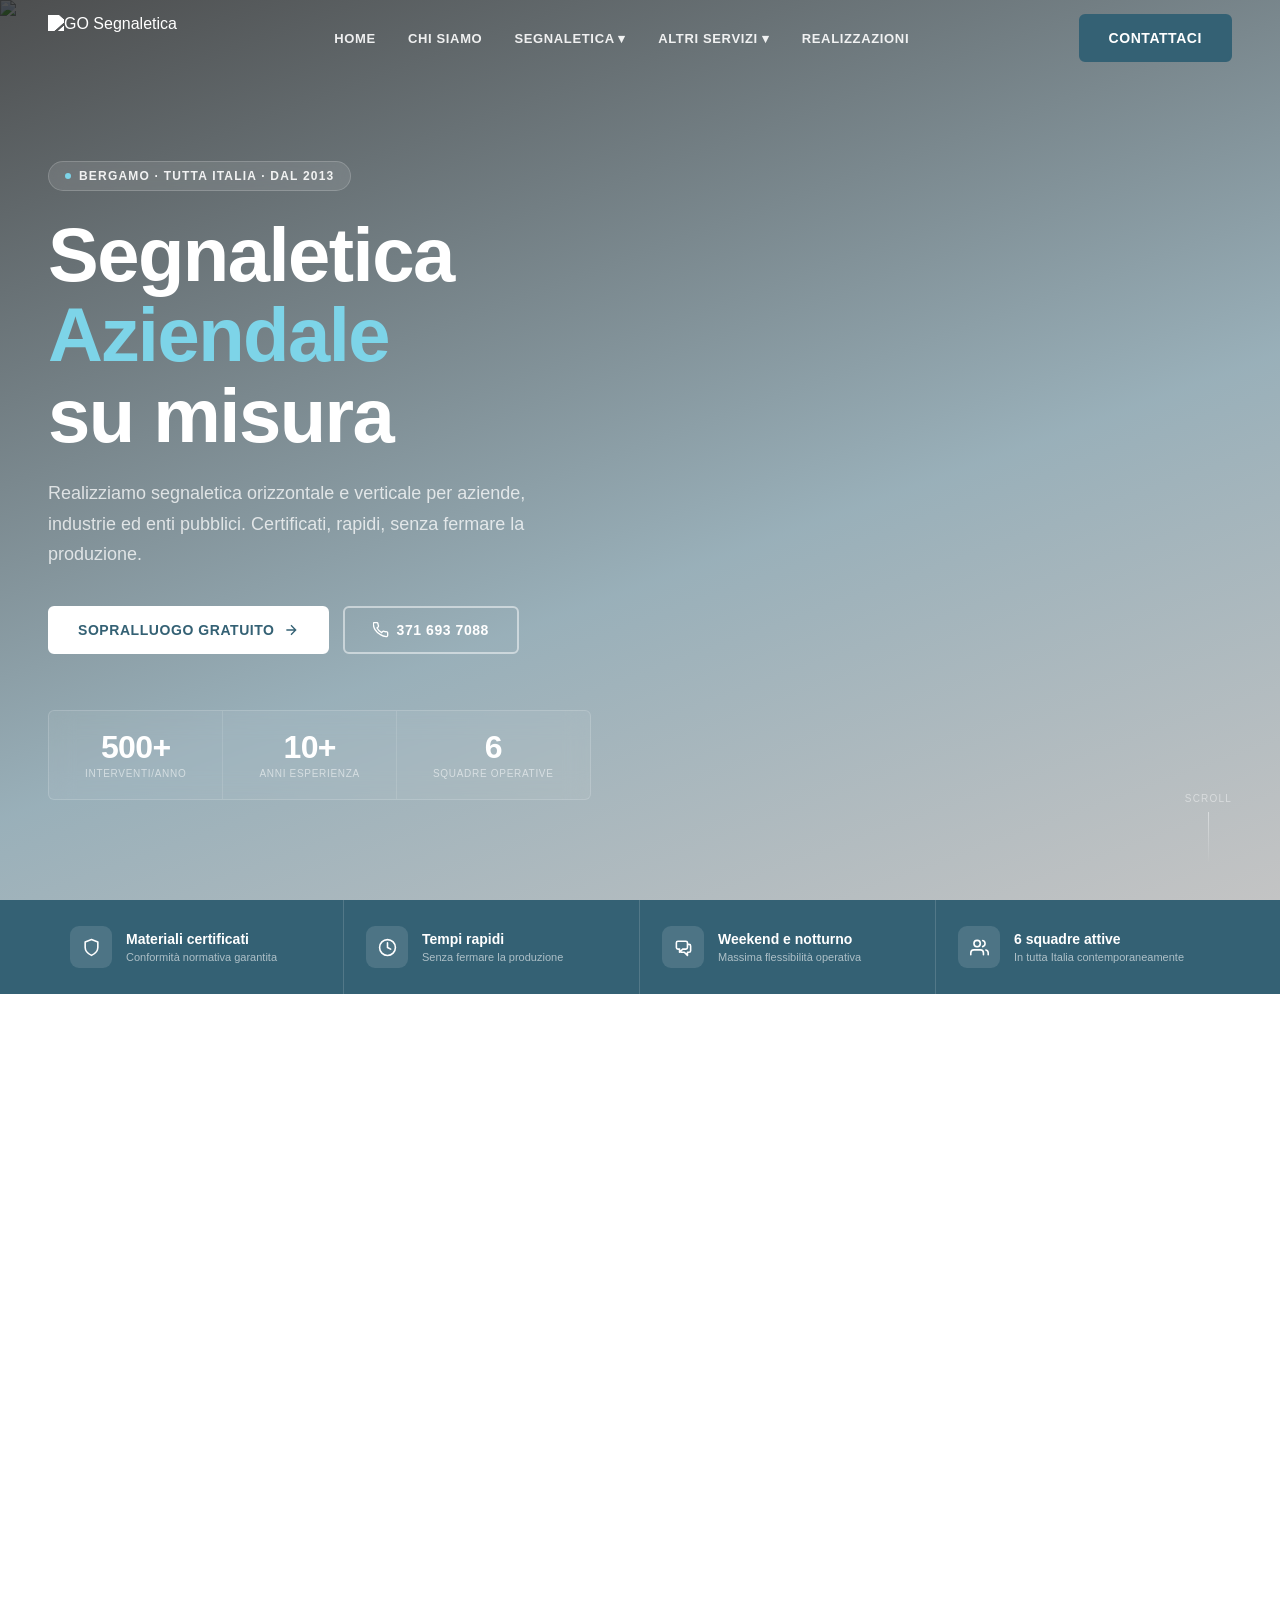
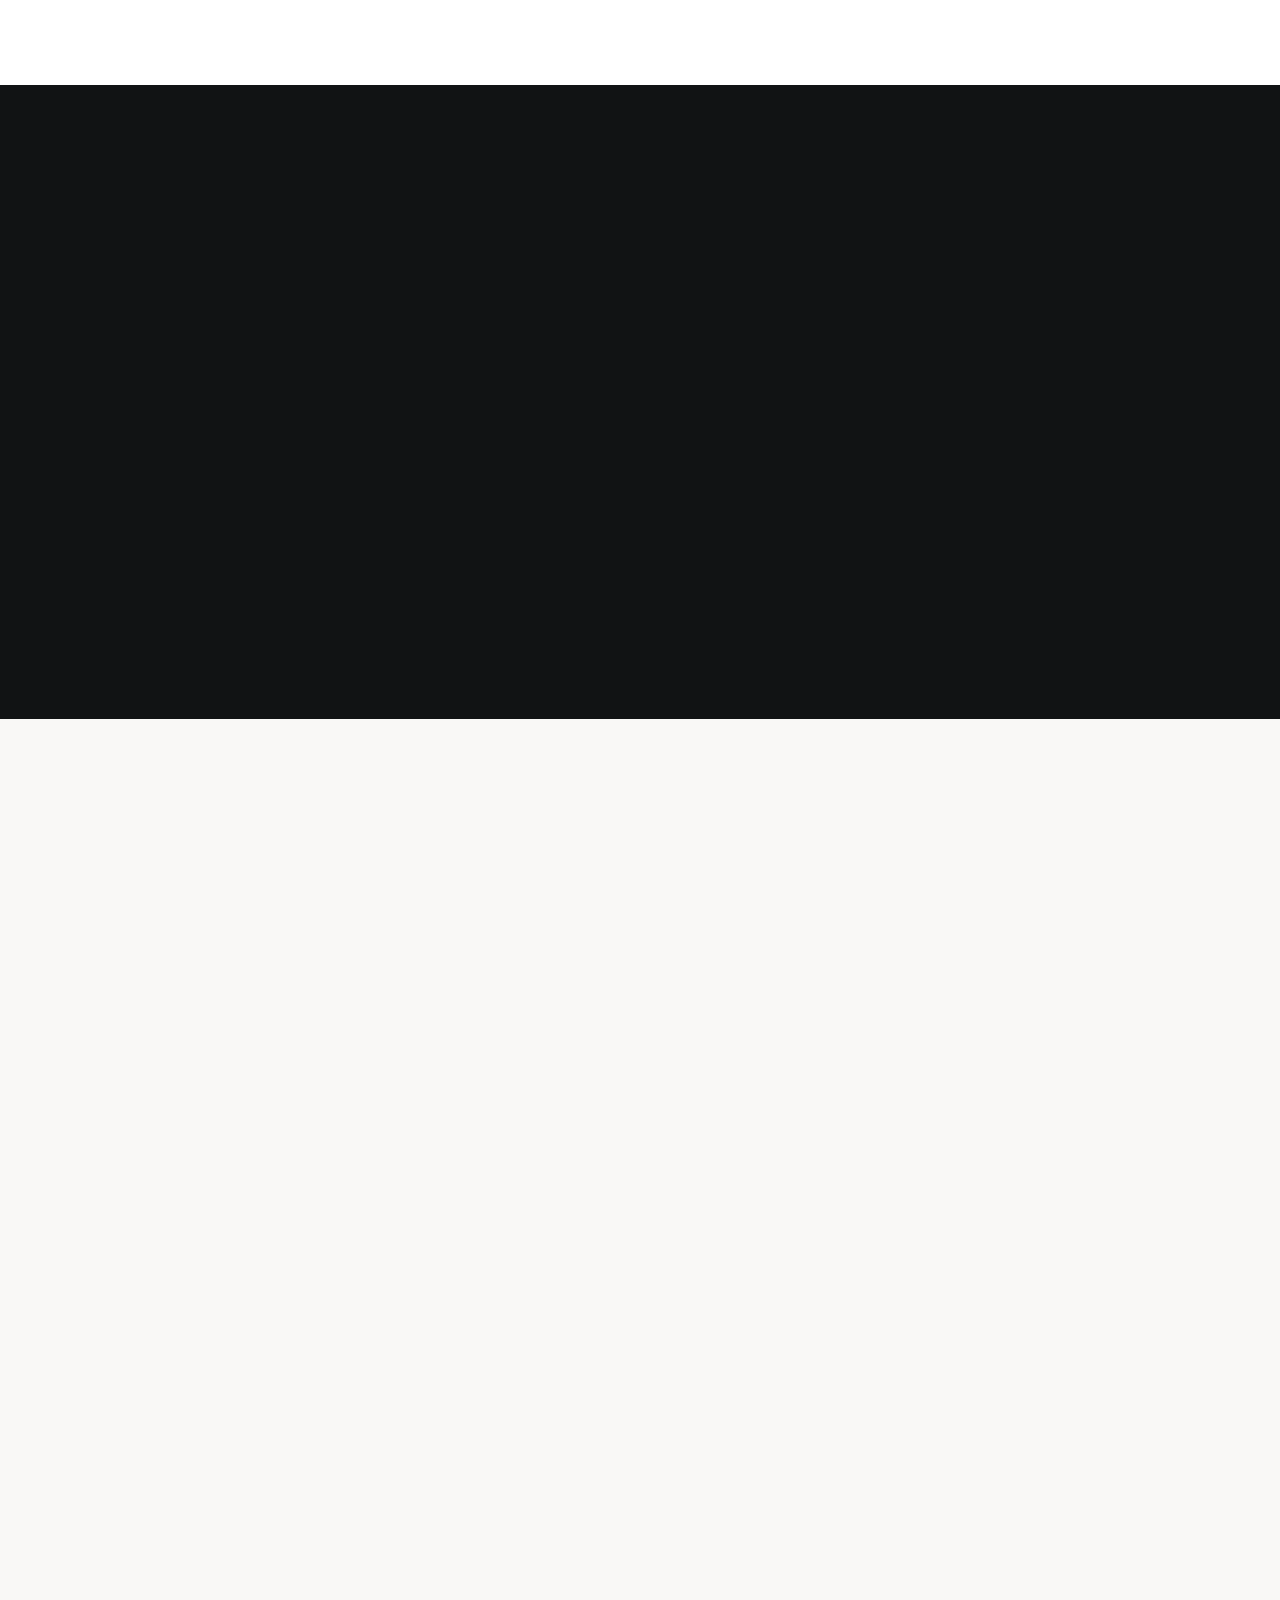
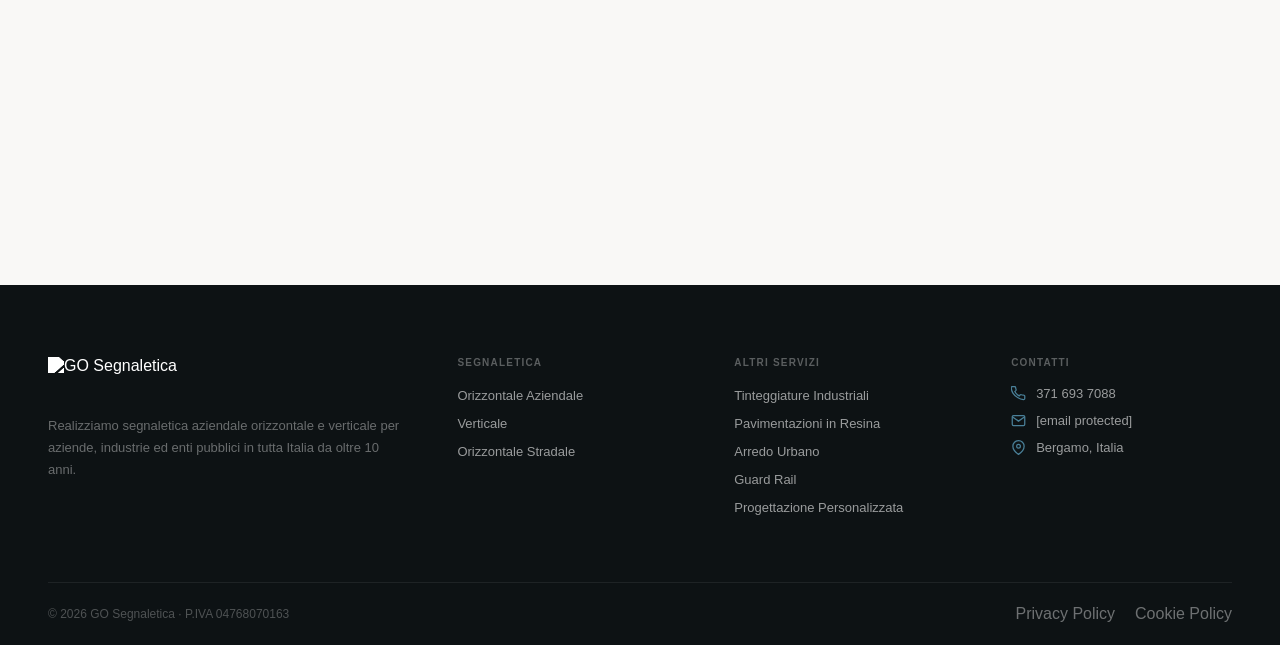
==== index.html @ b04b5f29 "Add files via upload" ====
<!DOCTYPE html>
<html lang="it">
<head>
  <meta charset="UTF-8">
  <meta name="viewport" content="width=device-width, initial-scale=1.0">
  <title>GO Segnaletica | Segnaletica Aziendale Bergamo</title>
  <meta name="description" content="Realizziamo segnaletica aziendale orizzontale e verticale per aziende, industrie ed enti pubblici in tutta Italia. Bergamo.">
  <style>
    :root {
      --teal:       #346174;
      --teal-d:     #234f62;
      --teal-l:     #4a8099;
      --teal-xl:    #ddedf2;
      --beige:      #f6f1e9;
      --beige-d:    #ede5d6;
      --white:      #ffffff;
      --offwhite:   #f9f8f6;
      --ink:        #111314;
      --ink-mid:    #3d4345;
      --ink-light:  #6b7275;
      --border:     #dde2e5;
      --font:       Arial, Helvetica, sans-serif;
      --ease:       cubic-bezier(.4,0,.2,1);
      --r:          6px;
    }
    *,*::before,*::after{box-sizing:border-box;margin:0;padding:0}
    html{scroll-behavior:smooth}
    body{font-family:var(--font);color:var(--ink);background:var(--white);overflow-x:hidden}
    img{display:block;width:100%;height:100%;object-fit:cover}
    a{text-decoration:none;color:inherit}
    ul{list-style:none}
    .wrap{max-width:1240px;margin:0 auto;padding:0 28px}
    .label-tag{display:inline-block;font-size:11px;font-weight:700;letter-spacing:.14em;text-transform:uppercase;color:var(--teal);background:var(--teal-xl);padding:5px 12px;border-radius:100px;margin-bottom:14px}

    /* BUTTONS */
    .btn{display:inline-flex;align-items:center;gap:8px;padding:14px 28px;border-radius:var(--r);font-family:var(--font);font-size:14px;font-weight:700;letter-spacing:.04em;text-transform:uppercase;cursor:pointer;border:2px solid transparent;transition:all .22s var(--ease)}
    .btn svg{width:16px;height:16px;stroke:currentColor;fill:none;stroke-width:2;flex-shrink:0;transition:transform .22s}
    .btn:hover svg{transform:translateX(3px)}
    .btn-primary{background:var(--teal);color:#fff;border-color:var(--teal)}
    .btn-primary:hover{background:var(--teal-d);border-color:var(--teal-d);transform:translateY(-2px);box-shadow:0 8px 24px rgba(52,97,116,.28)}
    .btn-ghost{background:transparent;color:var(--teal);border-color:var(--teal)}
    .btn-ghost:hover{background:var(--teal);color:#fff;transform:translateY(-2px)}
    .btn-white{background:#fff;color:var(--teal);border-color:#fff}
    .btn-white:hover{background:var(--beige);transform:translateY(-2px)}
    .btn-outline-white{background:transparent;color:#fff;border-color:rgba(255,255,255,.5)}
    .btn-outline-white:hover{background:rgba(255,255,255,.12);border-color:#fff}

    /* HEADER */
    header{position:fixed;inset:0 0 auto;z-index:999;transition:background .3s,box-shadow .3s}
    header.scrolled{background:#fff;box-shadow:0 2px 16px rgba(0,0,0,.08)}
    header.top{background:transparent}
    nav.nav-bar{display:flex;align-items:center;justify-content:space-between;height:76px}
    .logo img{height:46px;width:auto;object-fit:contain;transition:filter .3s}
    header.top .logo img{filter:brightness(0) invert(1)}
    .nav-links{display:flex;align-items:center;gap:4px}
    .nav-links>li>a{display:block;padding:8px 14px;font-size:13px;font-weight:700;letter-spacing:.05em;text-transform:uppercase;border-radius:var(--r);transition:color .2s,background .2s}
    header.scrolled .nav-links>li>a{color:var(--ink)}
    header.top .nav-links>li>a{color:rgba(255,255,255,.9)}
    .nav-links>li>a:hover{background:rgba(52,97,116,.1);color:var(--teal)}
    header.top .nav-links>li>a:hover{background:rgba(255,255,255,.15);color:#fff}
    .has-drop{position:relative}
    .has-drop:hover .drop{opacity:1;pointer-events:all;transform:translateY(0)}
    .drop{position:absolute;top:calc(100% + 10px);left:0;background:#fff;border:1px solid var(--border);border-radius:var(--r);box-shadow:0 12px 40px rgba(0,0,0,.1);min-width:250px;opacity:0;pointer-events:none;transform:translateY(-8px);transition:opacity .2s,transform .2s}
    .drop li a{display:block;padding:12px 18px;font-size:13px;color:var(--ink-mid);transition:background .15s,color .15s}
    .drop li a:hover{background:var(--teal-xl);color:var(--teal)}
    .nav-cta-wrap{margin-left:12px}
    .burger{display:none;flex-direction:column;gap:5px;background:none;border:none;cursor:pointer;padding:6px}
    .burger span{display:block;width:24px;height:2px;background:var(--ink);border-radius:2px;transition:transform .25s,opacity .25s}
    header.top .burger span{background:#fff}
    .burger.open span:nth-child(1){transform:translateY(7px) rotate(45deg)}
    .burger.open span:nth-child(2){opacity:0}
    .burger.open span:nth-child(3){transform:translateY(-7px) rotate(-45deg)}
    .mob{display:none;background:#fff;border-top:1px solid var(--border);padding:8px 0 24px}
    .mob.open{display:block}
    .mob a{display:block;padding:12px 28px;font-size:14px;font-weight:700;text-transform:uppercase;letter-spacing:.04em;color:var(--ink);border-bottom:1px solid var(--offwhite)}
    .mob a:hover{color:var(--teal);background:var(--beige)}
    .mob .msub a{padding-left:44px;font-weight:400;text-transform:none;font-size:13px;color:var(--ink-light)}
    .mob-btn{margin:16px 28px 0!important;display:block!important;text-align:center;border-radius:var(--r)!important}

    /* HERO */
    .hero{position:relative;min-height:100vh;display:flex;align-items:flex-end;overflow:hidden;color:#fff}
    .hero-bg{position:absolute;inset:0;z-index:0}
    .hero-bg::after{content:'';position:absolute;inset:0;background:linear-gradient(160deg,rgba(17,19,20,.75) 0%,rgba(52,97,116,.5) 60%,rgba(17,19,20,.25) 100%)}
    .hero-inner{position:relative;z-index:1;width:100%;padding-top:140px;padding-bottom:100px}
    .hero-content{max-width:680px}
    .hero-eyebrow{display:inline-flex;align-items:center;gap:8px;background:rgba(255,255,255,.1);backdrop-filter:blur(8px);border:1px solid rgba(255,255,255,.18);border-radius:100px;padding:7px 16px;font-size:12px;font-weight:700;letter-spacing:.1em;text-transform:uppercase;color:rgba(255,255,255,.9);margin-bottom:24px}
    .hero-eyebrow span{width:6px;height:6px;background:#7dd4e8;border-radius:50%;flex-shrink:0}
    .hero h1{font-size:clamp(38px,6vw,76px);font-weight:700;line-height:1.06;letter-spacing:-.02em;margin-bottom:22px}
    .hero h1 em{font-style:normal;color:#7dd4e8}
    .hero-sub{font-size:clamp(15px,1.6vw,18px);color:rgba(255,255,255,.75);line-height:1.7;max-width:520px;margin-bottom:36px}
    .hero-actions{display:flex;gap:14px;flex-wrap:wrap;margin-bottom:56px}
    .hero-stats{display:inline-flex;border:1px solid rgba(255,255,255,.16);border-radius:var(--r);backdrop-filter:blur(12px);background:rgba(255,255,255,.06);overflow:hidden}
    .hero-stat{padding:20px 36px;border-right:1px solid rgba(255,255,255,.12);text-align:center}
    .hero-stat:last-child{border-right:none}
    .hero-stat-n{font-size:32px;font-weight:700;line-height:1;color:#fff;letter-spacing:-.02em}
    .hero-stat-l{font-size:10px;color:rgba(255,255,255,.55);margin-top:5px;text-transform:uppercase;letter-spacing:.07em}
    .scroll-cue{position:absolute;bottom:36px;right:48px;z-index:1;display:flex;flex-direction:column;align-items:center;gap:8px;font-size:10px;letter-spacing:.12em;text-transform:uppercase;color:rgba(255,255,255,.45)}
    .scroll-line{width:1px;height:52px;background:linear-gradient(to bottom,rgba(255,255,255,.45),transparent);animation:sl 2s infinite}
    @keyframes sl{0%,100%{opacity:1}50%{opacity:.3}}

    /* TRUST */
    .trust{background:var(--teal)}
    .trust-inner{display:grid;grid-template-columns:repeat(4,1fr)}
    .trust-item{padding:26px 22px;display:flex;align-items:center;gap:14px;border-right:1px solid rgba(255,255,255,.15)}
    .trust-item:last-child{border-right:none}
    .trust-ico{width:42px;height:42px;background:rgba(255,255,255,.12);border-radius:9px;display:flex;align-items:center;justify-content:center;flex-shrink:0}
    .trust-ico svg{width:19px;height:19px;fill:none;stroke:#fff;stroke-width:2;stroke-linecap:round;stroke-linejoin:round}
    .trust-text strong{display:block;font-size:14px;font-weight:700;color:#fff;line-height:1.2}
    .trust-text span{font-size:11px;color:rgba(255,255,255,.6);margin-top:3px;display:block}

    /* SERVICES */
    .services{padding:112px 0;background:var(--white)}
    .sec-head{display:flex;align-items:flex-end;justify-content:space-between;gap:24px;margin-bottom:56px;flex-wrap:wrap}
    .sec-head-left h2{font-size:clamp(28px,3vw,44px);font-weight:700;line-height:1.15;letter-spacing:-.02em;margin-top:6px}
    .sec-head-left p{font-size:15px;color:var(--ink-light);line-height:1.7;max-width:500px;margin-top:10px}
    .srv-grid{display:grid;grid-template-columns:repeat(3,1fr);gap:24px}
    .srv-card{border-radius:10px;overflow:hidden;background:var(--offwhite);border:1px solid var(--border);transition:transform .25s var(--ease),box-shadow .25s var(--ease)}
    .srv-card:hover{transform:translateY(-6px);box-shadow:0 20px 48px rgba(52,97,116,.14)}
    .srv-img{height:230px;overflow:hidden;position:relative}
    .srv-img img{width:100%;height:100%;object-fit:cover;transition:transform .45s var(--ease)}
    .srv-card:hover .srv-img img{transform:scale(1.07)}
    .srv-tag{position:absolute;top:14px;left:14px;background:var(--teal);color:#fff;font-size:10px;font-weight:700;letter-spacing:.1em;text-transform:uppercase;padding:4px 10px;border-radius:100px}
    .srv-body{padding:26px 24px 28px}
    .srv-body h3{font-size:18px;font-weight:700;margin-bottom:10px;color:var(--ink)}
    .srv-body p{font-size:13px;color:var(--ink-light);line-height:1.7;margin-bottom:20px}
    .srv-link{display:inline-flex;align-items:center;gap:6px;font-size:12px;font-weight:700;color:var(--teal);text-transform:uppercase;letter-spacing:.07em;transition:gap .2s}
    .srv-card:hover .srv-link{gap:10px}
    .srv-link::after{content:'→'}

    /* ALTRI */
    .altri{padding:0 0 112px}
    .altri-wrap{background:var(--beige);border-radius:16px;overflow:hidden;display:grid;grid-template-columns:1fr 1fr}
    .altri-img{position:relative;min-height:520px}
    .altri-img img{width:100%;height:100%;object-fit:cover}
    .altri-body{padding:64px 56px;display:flex;flex-direction:column;justify-content:center}
    .altri-body h2{font-size:clamp(24px,2.5vw,38px);font-weight:700;line-height:1.2;letter-spacing:-.02em;margin-bottom:16px}
    .altri-body p{font-size:14px;color:var(--ink-mid);line-height:1.75;margin-bottom:32px}
    .pills{display:flex;flex-wrap:wrap;gap:10px;margin-bottom:36px}
    .pill{display:inline-block;padding:9px 18px;border:1.5px solid var(--teal);border-radius:100px;font-size:12px;font-weight:700;color:var(--teal);letter-spacing:.04em;transition:background .2s,color .2s}
    .pill:hover{background:var(--teal);color:#fff}

    /* GALLERY */
    .gallery{padding:0 0 112px;background:var(--white)}
    .gallery-head{text-align:center;margin-bottom:48px}
    .gallery-head h2{font-size:clamp(26px,3vw,42px);font-weight:700;letter-spacing:-.02em;margin-top:8px}
    .gal-grid{display:grid;grid-template-columns:repeat(4,1fr);grid-template-rows:220px 220px;gap:12px}
    .gal-cell{border-radius:8px;overflow:hidden;position:relative;background:var(--border)}
    .gal-cell:first-child{grid-column:1/3;grid-row:1/3}
    .gal-cell img{width:100%;height:100%;object-fit:cover;transition:transform .4s var(--ease)}
    .gal-cell:hover img{transform:scale(1.06)}
    .gal-label{position:absolute;bottom:0;left:0;right:0;padding:18px 16px 14px;background:linear-gradient(to top,rgba(17,19,20,.7),transparent);color:#fff;font-size:11px;font-weight:700;letter-spacing:.06em;text-transform:uppercase;opacity:0;transform:translateY(6px);transition:opacity .25s,transform .25s}
    .gal-cell:hover .gal-label{opacity:1;transform:translateY(0)}
    .gal-more{text-align:center;margin-top:36px}

    /* STRENGTHS */
    .strengths{padding:112px 0;background:var(--ink)}
    .str-inner{display:grid;grid-template-columns:1fr 2fr;gap:80px;align-items:center}
    .str-left h2{font-size:clamp(28px,3vw,44px);font-weight:700;color:#fff;line-height:1.15;letter-spacing:-.02em;margin-top:8px}
    .str-left p{font-size:14px;color:rgba(255,255,255,.5);line-height:1.75;margin-top:14px}
    .str-left .btn{margin-top:32px}
    .str-grid{display:grid;grid-template-columns:1fr 1fr;gap:2px}
    .str-item{background:rgba(255,255,255,.04);padding:36px 32px;border:1px solid rgba(255,255,255,.07);transition:background .25s}
    .str-item:hover{background:rgba(255,255,255,.08)}
    .str-item:nth-child(1){border-radius:10px 0 0 0}
    .str-item:nth-child(2){border-radius:0 10px 0 0}
    .str-item:nth-child(3){border-radius:0 0 0 10px}
    .str-item:nth-child(4){border-radius:0 0 10px 0}
    .str-n{font-size:52px;font-weight:700;color:#fff;line-height:1;letter-spacing:-.03em}
    .str-n span{font-size:28px;color:var(--teal-l)}
    .str-item h3{font-size:15px;font-weight:700;color:rgba(255,255,255,.85);margin:10px 0 8px}
    .str-item p{font-size:13px;color:rgba(255,255,255,.42);line-height:1.65}

    /* CTA BAND */
    .cta-wrap{padding:80px 0;background:var(--offwhite)}
    .cta-band{background:linear-gradient(135deg,var(--teal-d) 0%,var(--teal) 55%,var(--teal-l) 100%);border-radius:16px;padding:72px 64px;display:grid;grid-template-columns:1fr auto;gap:48px;align-items:center;position:relative;overflow:hidden}
    .cta-band::before{content:'';position:absolute;right:-80px;top:-80px;width:380px;height:380px;border-radius:50%;background:rgba(255,255,255,.04);pointer-events:none}
    .cta-text h2{font-size:clamp(24px,3vw,40px);font-weight:700;color:#fff;line-height:1.2;letter-spacing:-.02em;margin-bottom:12px}
    .cta-text p{font-size:15px;color:rgba(255,255,255,.72)}
    .cta-actions{display:flex;flex-direction:column;gap:12px;flex-shrink:0}

    /* CONTACT */
    .contact{padding:112px 0;background:var(--offwhite)}
    .contact-grid{display:grid;grid-template-columns:1fr 1.5fr;gap:72px;align-items:start}
    .contact-info h2{font-size:clamp(26px,2.5vw,38px);font-weight:700;letter-spacing:-.02em;margin-top:8px;margin-bottom:16px}
    .contact-info > p{font-size:14px;color:var(--ink-light);line-height:1.75;margin-bottom:36px}
    .c-item{display:flex;align-items:center;gap:16px;padding:18px 0;border-bottom:1px solid var(--border)}
    .c-icon{width:44px;height:44px;background:var(--teal-xl);border-radius:10px;display:flex;align-items:center;justify-content:center;flex-shrink:0}
    .c-icon svg{width:20px;height:20px;fill:none;stroke:var(--teal);stroke-width:2}
    .c-text{font-size:13px;color:var(--ink-light)}
    .c-text strong{display:block;font-size:15px;color:var(--ink);margin-bottom:2px}
    .c-text a{color:var(--teal);font-weight:700}
    .cform{background:#fff;border-radius:12px;padding:44px;box-shadow:0 8px 40px rgba(0,0,0,.06);border:1px solid var(--border)}
    .cform h3{font-size:20px;font-weight:700;margin-bottom:28px}
    .frow{display:grid;grid-template-columns:1fr 1fr;gap:16px}
    .fg{margin-bottom:16px}
    .fg label{display:block;font-size:11px;font-weight:700;letter-spacing:.08em;text-transform:uppercase;color:var(--ink-mid);margin-bottom:6px}
    .fg label .r{color:var(--teal)}
    .fg input,.fg textarea{width:100%;padding:12px 14px;border:1.5px solid var(--border);border-radius:var(--r);font-family:var(--font);font-size:14px;color:var(--ink);background:#fff;outline:none;transition:border-color .2s,box-shadow .2s}
    .fg input:focus,.fg textarea:focus{border-color:var(--teal);box-shadow:0 0 0 3px rgba(52,97,116,.1)}
    .fg textarea{min-height:110px;resize:vertical}
    .priv{display:flex;gap:10px;align-items:flex-start;margin-bottom:22px}
    .priv input[type=checkbox]{margin-top:3px;accent-color:var(--teal);flex-shrink:0;width:16px;height:16px}
    .priv label{font-size:12px;color:var(--ink-light);line-height:1.55}
    .priv a{color:var(--teal);text-decoration:underline}
    .fstatus{padding:13px 16px;border-radius:var(--r);font-size:13px;font-weight:700;margin-bottom:14px;display:none}
    .fstatus.ok{background:#e8f5e9;color:#2e7d32;display:block}
    .fstatus.err{background:#fdecea;color:#c62828;display:block}

    /* FOOTER */
    footer{background:#0d1214;color:#fff;padding:72px 0 0}
    .ft-grid{display:grid;grid-template-columns:1.6fr 1fr 1fr 1fr;gap:56px;padding-bottom:56px}
    .ft-brand img{height:42px;width:auto;object-fit:contain;filter:brightness(0) invert(1);margin-bottom:16px}
    .ft-brand p{font-size:13px;color:rgba(255,255,255,.38);line-height:1.7}
    .ft-col h4{font-size:10px;font-weight:700;letter-spacing:.12em;text-transform:uppercase;color:rgba(255,255,255,.32);margin-bottom:18px}
    .ft-col li{margin-bottom:10px}
    .ft-col li a{font-size:13px;color:rgba(255,255,255,.58);transition:color .2s}
    .ft-col li a:hover{color:#fff}
    .ft-ci{display:flex;align-items:center;gap:10px;margin-bottom:12px}
    .ft-ci svg{width:15px;height:15px;fill:none;stroke:var(--teal-l);stroke-width:2;flex-shrink:0}
    .ft-ci a,.ft-ci span{font-size:13px;color:rgba(255,255,255,.58);transition:color .2s}
    .ft-ci a:hover{color:#fff}
    .ft-bottom{border-top:1px solid rgba(255,255,255,.07);padding:22px 0;display:flex;justify-content:space-between;align-items:center;flex-wrap:wrap;gap:12px}
    .ft-bottom p{font-size:12px;color:rgba(255,255,255,.27)}
    .ft-bottom a{color:rgba(255,255,255,.4);transition:color .2s}
    .ft-bottom a:hover{color:#fff}
    .ft-legal{display:flex;gap:20px}

    /* ANIMATE */
    .fade{opacity:0;transform:translateY(28px);transition:opacity .65s var(--ease),transform .65s var(--ease)}
    .fade.in{opacity:1;transform:translateY(0)}

    /* RESPONSIVE */
    @media(max-width:1024px){
      .nav-links,.nav-cta-wrap{display:none}
      .burger{display:flex}
      .trust-inner{grid-template-columns:1fr 1fr}
      .trust-item:nth-child(2){border-right:none}
      .trust-item{border-bottom:1px solid rgba(255,255,255,.12)}
      .srv-grid{grid-template-columns:1fr 1fr}
      .altri-wrap{grid-template-columns:1fr}
      .altri-img{min-height:300px}
      .gal-grid{grid-template-columns:repeat(3,1fr);grid-template-rows:200px 200px}
      .gal-cell:first-child{grid-column:1/2;grid-row:1/2}
      .str-inner{grid-template-columns:1fr;gap:48px}
      .cta-band{grid-template-columns:1fr;padding:52px 40px;text-align:center}
      .cta-actions{flex-direction:row;justify-content:center}
      .contact-grid{grid-template-columns:1fr;gap:40px}
      .ft-grid{grid-template-columns:1fr 1fr;gap:40px}
    }
    @media(max-width:640px){
      .hero-stats{flex-direction:column;width:100%}
      .hero-stat{border-right:none;border-bottom:1px solid rgba(255,255,255,.12)}
      .hero-stat:last-child{border-bottom:none}
      .trust-inner{grid-template-columns:1fr}
      .trust-item{border-right:none}
      .srv-grid{grid-template-columns:1fr}
      .gal-grid{grid-template-columns:1fr 1fr;grid-template-rows:160px 160px 160px}
      .gal-cell:first-child{grid-column:1/3;grid-row:1/2}
      .str-grid{grid-template-columns:1fr}
      .str-item{border-radius:0!important}
      .cta-band{border-radius:0;margin:0;padding:48px 24px}
      .cta-actions{flex-direction:column}
      .cform{padding:28px 18px}
      .frow,.contact-grid{grid-template-columns:1fr}
      .ft-grid{grid-template-columns:1fr;gap:32px}
      .ft-bottom{flex-direction:column;text-align:center}
      .scroll-cue{display:none}
    }
  </style>
</head>
<body>

<!-- HEADER -->
<header id="hdr" class="top">
  <nav class="nav-bar wrap">
    <a href="/segnaleticastudio/" class="logo">
      <img src="https://static.wixstatic.com/media/efef1b_21c62e1af03a400bbca0f0aeb3972991~mv2.png" alt="GO Segnaletica">
    </a>
    <ul class="nav-links">
      <li><a href="/segnaleticastudio/">Home</a></li>
      <li><a href="/segnaleticastudio/chi-siamo.html">Chi Siamo</a></li>
      <li class="has-drop">
        <a href="#">Segnaletica ▾</a>
        <ul class="drop"><div class="drop-box">
          <li><a href="/segnaleticastudio/segnaletica-orizzontale-aziendale.html">Segnaletica Orizzontale Aziendale</a></li>
          <li><a href="/segnaleticastudio/segnaletica-verticale.html">Segnaletica Verticale</a></li>
          <li><a href="/segnaleticastudio/segnaletica-orizzontale.html">Segnaletica Orizzontale Stradale</a></li>
        </div></ul>
      </li>
      <li class="has-drop">
        <a href="#">Altri Servizi ▾</a>
        <ul class="drop"><div class="drop-box">
          <li><a href="/segnaleticastudio/tinteggiature-industriali.html">Tinteggiature Industriali</a></li>
          <li><a href="/segnaleticastudio/pavimentazioni-in-resina.html">Pavimentazioni in Resina</a></li>
          <li><a href="/segnaleticastudio/arredo-urbano.html">Arredo Urbano</a></li>
          <li><a href="/segnaleticastudio/guard-rail.html">Guard Rail</a></li>
          <li><a href="/segnaleticastudio/progettazione-personalizzata.html">Progettazione Personalizzata</a></li>
        </div></ul>
      </li>
      <li><a href="/segnaleticastudio/realizzazioni.html">Realizzazioni</a></li>
    </ul>
    <div class="nav-cta-wrap"><a href="#contatti" class="btn btn-primary">Contattaci</a></div>
    <button class="burger" id="burger"><span></span><span></span><span></span></button>
  </nav>
  <div class="mob" id="mob">
    <a href="/segnaleticastudio/">Home</a>
    <a href="/segnaleticastudio/chi-siamo.html">Chi Siamo</a>
    <div class="msub">
      <a href="#" style="font-size:11px;letter-spacing:.08em;color:var(--ink-light);border-bottom:none;padding-top:16px">Segnaletica</a>
      <a href="/segnaleticastudio/segnaletica-orizzontale-aziendale.html">Segnaletica Orizzontale Aziendale</a>
      <a href="/segnaleticastudio/segnaletica-verticale.html">Segnaletica Verticale</a>
    </div>
    <div class="msub">
      <a href="#" style="font-size:11px;letter-spacing:.08em;color:var(--ink-light);border-bottom:none;padding-top:16px">Altri Servizi</a>
      <a href="/segnaleticastudio/tinteggiature-industriali.html">Tinteggiature Industriali</a>
      <a href="/segnaleticastudio/pavimentazioni-in-resina.html">Pavimentazioni in Resina</a>
      <a href="/segnaleticastudio/arredo-urbano.html">Arredo Urbano</a>
      <a href="/segnaleticastudio/guard-rail.html">Guard Rail</a>
      <a href="/segnaleticastudio/progettazione-personalizzata.html">Progettazione Personalizzata</a>
    </div>
    <a href="/segnaleticastudio/realizzazioni.html">Realizzazioni</a>
    <a href="#contatti" class="btn btn-primary mob-btn">Contattaci</a>
  </div>
</header>

<!-- HERO -->
<section class="hero">
  <div class="hero-bg">
    <img
      src="https://static.wixstatic.com/media/887d97_a61f0f7ad4884eb4a0a8a9442ccc37d6~mv2.jpg/v1/fill/w_1800,h_1200,al_c,q_85,enc_avif,quality_auto/segnaletica-pavimento-azienda-bergamo_edited.jpg"
      alt="Segnaletica pavimento aziendale"
      loading="eager"
    >
  </div>
  <div class="hero-inner wrap">
    <div class="hero-content">
      <div class="hero-eyebrow"><span></span>Bergamo · Tutta Italia · Dal 2013</div>
      <h1>Segnaletica<br><em>Aziendale</em><br>su misura</h1>
      <p class="hero-sub">Realizziamo segnaletica orizzontale e verticale per aziende, industrie ed enti pubblici. Certificati, rapidi, senza fermare la produzione.</p>
      <div class="hero-actions">
        <a href="#contatti" class="btn btn-white">
          Sopralluogo gratuito
          <svg viewBox="0 0 24 24"><path d="M5 12h14M12 5l7 7-7 7"/></svg>
        </a>
        <a href="tel:+393716937088" class="btn btn-outline-white">
          <svg viewBox="0 0 24 24"><path d="M22 16.92v3a2 2 0 01-2.18 2 19.79 19.79 0 01-8.63-3.07A19.5 19.5 0 013.07 11.5 19.79 19.79 0 01.4 2.83 2 2 0 012.38.82H5.4a2 2 0 012 1.72 12.84 12.84 0 00.7 2.81 2 2 0 01-.45 2.11L6.09 8.91A16 16 0 0013 15.84l1.45-1.45a2 2 0 012.11-.45 12.84 12.84 0 002.81.7A2 2 0 0122 16.92z"/></svg>
          371 693 7088
        </a>
      </div>
      <div class="hero-stats">
        <div class="hero-stat"><div class="hero-stat-n">500+</div><div class="hero-stat-l">Interventi/anno</div></div>
        <div class="hero-stat"><div class="hero-stat-n">10+</div><div class="hero-stat-l">Anni esperienza</div></div>
        <div class="hero-stat"><div class="hero-stat-n">6</div><div class="hero-stat-l">Squadre operative</div></div>
      </div>
    </div>
  </div>
  <div class="scroll-cue">Scroll<div class="scroll-line"></div></div>
</section>

<!-- TRUST BAR -->
<div class="trust">
  <div class="wrap">
    <div class="trust-inner">
      <div class="trust-item">
        <div class="trust-ico"><svg viewBox="0 0 24 24"><path d="M12 22s8-4 8-10V5l-8-3-8 3v7c0 6 8 10 8 10z"/></svg></div>
        <div class="trust-text"><strong>Materiali certificati</strong><span>Conformità normativa garantita</span></div>
      </div>
      <div class="trust-item">
        <div class="trust-ico"><svg viewBox="0 0 24 24"><circle cx="12" cy="12" r="10"/><polyline points="12 6 12 12 16 14"/></svg></div>
        <div class="trust-text"><strong>Tempi rapidi</strong><span>Senza fermare la produzione</span></div>
      </div>
      <div class="trust-item">
        <div class="trust-ico"><svg viewBox="0 0 24 24"><path d="M17 8h2a2 2 0 012 2v6a2 2 0 01-2 2h-2v4l-4-4H9a1.994 1.994 0 01-1.414-.586m0 0L11 14h4a2 2 0 002-2V6a2 2 0 00-2-2H5a2 2 0 00-2 2v6a2 2 0 002 2h2v4l.586-.586z"/></svg></div>
        <div class="trust-text"><strong>Weekend e notturno</strong><span>Massima flessibilità operativa</span></div>
      </div>
      <div class="trust-item">
        <div class="trust-ico"><svg viewBox="0 0 24 24"><path d="M17 21v-2a4 4 0 00-4-4H5a4 4 0 00-4 4v2"/><circle cx="9" cy="7" r="4"/><path d="M23 21v-2a4 4 0 00-3-3.87M16 3.13a4 4 0 010 7.75"/></svg></div>
        <div class="trust-text"><strong>6 squadre attive</strong><span>In tutta Italia contemporaneamente</span></div>
      </div>
    </div>
  </div>
</div>

<!-- SERVIZI -->
<section class="services" id="servizi">
  <div class="wrap">
    <div class="sec-head fade">
      <div class="sec-head-left">
        <span class="label-tag">I nostri servizi</span>
        <h2>Segnaletica professionale<br>per ogni esigenza</h2>
        <p>Soluzioni certificate per aziende, industrie, enti pubblici e spazi urbani in tutta Italia.</p>
      </div>
      <a href="/segnaleticastudio/realizzazioni.html" class="btn btn-ghost">Vedi le realizzazioni <svg viewBox="0 0 24 24"><path d="M5 12h14M12 5l7 7-7 7"/></svg></a>
    </div>
    <div class="srv-grid">
      <div class="srv-card fade">
        <div class="srv-img">
          <img src="https://static.wixstatic.com/media/887d97_9f2c728a6b9e42639e20c3484d615dbd~mv2.jpg/v1/fill/w_900,h_600,al_c,q_85,enc_avif,quality_auto/strisce-segnaletica-orizzontale-aziendale.jpg" alt="Segnaletica Orizzontale Aziendale" loading="lazy">
          <span class="srv-tag">Orizzontale</span>
        </div>
        <div class="srv-body">
          <h3>Segnaletica Orizzontale Aziendale</h3>
          <p>Capannoni, magazzini, stabilimenti. Materiali certificati, tempi rapidi senza bloccare la produzione.</p>
          <a href="/segnaleticastudio/segnaletica-orizzontale-aziendale.html" class="srv-link">Scopri di più</a>
        </div>
      </div>
      <div class="srv-card fade">
        <div class="srv-img">
          <img src="https://static.wixstatic.com/media/887d97_108de5543392433b91303f07f6f37657~mv2.jpg/v1/crop/x_0,y_0,w_4080,h_2721/fill/w_900,h_600,al_c,q_85,enc_avif,quality_auto/segnaletica-verticale-fine-pista-ciclabile.jpg" alt="Segnaletica Verticale" loading="lazy">
          <span class="srv-tag">Verticale</span>
        </div>
        <div class="srv-body">
          <h3>Segnaletica Verticale</h3>
          <p>Strade, parcheggi, spazi aziendali. Operatori certificati, materiali ad alta visibilità.</p>
          <a href="/segnaleticastudio/segnaletica-verticale.html" class="srv-link">Scopri di più</a>
        </div>
      </div>
      <div class="srv-card fade">
        <div class="srv-img">
          <img src="https://static.wixstatic.com/media/887d97_bd1943c3aee84bff8bef63d69e9cb5a9~mv2.jpg/v1/fill/w_900,h_600,al_c,q_85,enc_avif,quality_auto/887d97_bd1943c3aee84bff8bef63d69e9cb5a9~mv2.jpg" alt="Percorsi pedonali e sicurezza" loading="lazy">
          <span class="srv-tag">Sicurezza</span>
        </div>
        <div class="srv-body">
          <h3>Percorsi Pedonali e Sicurezza</h3>
          <p>Percorsi pedonali, zone pericolo, aree di sicurezza conformi al D.Lgs 81/08.</p>
          <a href="/segnaleticastudio/segnaletica-orizzontale-aziendale.html" class="srv-link">Scopri di più</a>
        </div>
      </div>
    </div>
  </div>
</section>

<!-- ALTRI SERVIZI -->
<section class="altri">
  <div class="wrap">
    <div class="altri-wrap fade">
      <div class="altri-img">
        <img src="https://static.wixstatic.com/media/efef1b_f55956fbe21a40e89c280d30b67848a9~mv2.jpg/v1/fill/w_1000,h_800,al_c,q_85,enc_avif,quality_auto/segnaletica-pavimento-azienda-bergamo.jpg" alt="Servizi GO Segnaletica" loading="lazy">
      </div>
      <div class="altri-body">
        <span class="label-tag">Scopri tutto</span>
        <h2>Non solo segnaletica: soluzioni complete per i tuoi spazi</h2>
        <p>Oltre alla segnaletica orizzontale e verticale, offriamo una gamma completa di servizi per aziende, enti pubblici e spazi urbani. Materiali certificati, squadre specializzate, tempi garantiti.</p>
        <div class="pills">
          <a href="/segnaleticastudio/tinteggiature-industriali.html" class="pill">Tinteggiature Industriali</a>
          <a href="/segnaleticastudio/pavimentazioni-in-resina.html" class="pill">Pavimentazioni in Resina</a>
          <a href="/segnaleticastudio/arredo-urbano.html" class="pill">Arredo Urbano</a>
          <a href="/segnaleticastudio/guard-rail.html" class="pill">Guard Rail</a>
          <a href="/segnaleticastudio/progettazione-personalizzata.html" class="pill">Progettazione Personalizzata</a>
        </div>
        <a href="#contatti" class="btn btn-primary">Richiedi un preventivo <svg viewBox="0 0 24 24"><path d="M5 12h14M12 5l7 7-7 7"/></svg></a>
      </div>
    </div>
  </div>
</section>

<!-- GALLERY -->
<section class="gallery">
  <div class="wrap">
    <div class="gallery-head fade">
      <span class="label-tag">Le nostre realizzazioni</span>
      <h2>Oltre 500 interventi ogni anno in tutta Italia</h2>
    </div>
    <div class="gal-grid fade">
      <div class="gal-cell">
        <img src="https://static.wixstatic.com/media/887d97_bb58f2f6775d41c2a703c58af60d3a0f~mv2.jpg/v1/fill/w_1000,h_750,q_85,enc_avif,quality_auto/887d97_bb58f2f6775d41c2a703c58af60d3a0f~mv2.jpg" alt="Segnaletica aziendale" loading="lazy">
        <div class="gal-label">Segnaletica Aziendale</div>
      </div>
      <div class="gal-cell">
        <img src="https://static.wixstatic.com/media/887d97_aecb0209d544480ea7a629488f88d6a1~mv2.jpg/v1/fill/w_600,h_450,q_85,enc_avif,quality_auto/887d97_aecb0209d544480ea7a629488f88d6a1~mv2.jpg" alt="Bande rumorose" loading="lazy">
        <div class="gal-label">Bande Rumorose</div>
      </div>
      <div class="gal-cell">
        <img src="https://static.wixstatic.com/media/887d97_8bcd881ff8d0430691cac133ab1ed3f4~mv2.jpg/v1/fill/w_600,h_450,q_85,enc_avif,quality_auto/887d97_8bcd881ff8d0430691cac133ab1ed3f4~mv2.jpg" alt="Separatori di corsia" loading="lazy">
        <div class="gal-label">Separatori di Corsia</div>
      </div>
      <div class="gal-cell">
        <img src="https://static.wixstatic.com/media/887d97_5293a06fdf2e4708883cdc3ec22da260~mv2.jpg/v1/fill/w_600,h_450,q_85,enc_avif,quality_auto/887d97_5293a06fdf2e4708883cdc3ec22da260~mv2.jpg" alt="Segnaletica su asfalto" loading="lazy">
        <div class="gal-label">Segnaletica Stradale</div>
      </div>
      <div class="gal-cell">
        <img src="https://static.wixstatic.com/media/efef1b_db159b01763b4c0eb9a06b456e553f88~mv2.jpg/v1/fill/w_600,h_600,q_85,enc_avif,quality_auto/efef1b_db159b01763b4c0eb9a06b456e553f88~mv2.jpg" alt="Stesura vernice" loading="lazy">
        <div class="gal-label">Pavimentazioni</div>
      </div>
    </div>
    <div class="gal-more fade">
      <a href="/segnaleticastudio/realizzazioni.html" class="btn btn-ghost">Vedi tutte le realizzazioni <svg viewBox="0 0 24 24"><path d="M5 12h14M12 5l7 7-7 7"/></svg></a>
    </div>
  </div>
</section>

<!-- STRENGTHS -->
<section class="strengths">
  <div class="wrap">
    <div class="str-inner">
      <div class="str-left fade">
        <span class="label-tag" style="color:var(--teal-l);background:rgba(74,128,153,.18)">Perché sceglierci</span>
        <h2>I nostri Punti di Forza</h2>
        <p>Oltre un decennio di esperienza sul campo, squadre certificate e la flessibilità di chi sa che le aziende non possono permettersi fermi produzione.</p>
        <a href="#contatti" class="btn btn-primary">Parlaci del tuo progetto <svg viewBox="0 0 24 24"><path d="M5 12h14M12 5l7 7-7 7"/></svg></a>
      </div>
      <div class="str-grid fade">
        <div class="str-item">
          <div class="str-n">6<span>+</span></div>
          <h3>Squadre operative</h3>
          <p>Lavoriamo in parallelo su cantieri diversi in tutta Italia, gestendo oltre 500 interventi all'anno.</p>
        </div>
        <div class="str-item">
          <div class="str-n">10<span>+</span></div>
          <h3>Anni di esperienza</h3>
          <p>Operiamo da oltre un decennio nella segnaletica per aziende, industrie ed enti pubblici lombardi.</p>
        </div>
        <div class="str-item">
          <div class="str-n">24<span>/7</span></div>
          <h3>Flessibilità totale</h3>
          <p>Disponibili di notte, nel weekend e nei periodi di fermo impianti per non ostacolare mai la tua attività.</p>
        </div>
        <div class="str-item">
          <div class="str-n">100<span>%</span></div>
          <h3>Conformità garantita</h3>
          <p>Materiali certificati, installazioni a norma. Zero rischi di sanzione per la tua azienda.</p>
        </div>
      </div>
    </div>
  </div>
</section>

<!-- CTA BAND -->
<div class="cta-wrap">
  <div class="wrap">
    <div class="cta-band fade">
      <div class="cta-text">
        <h2>Cerchi segnaletica di qualità?</h2>
        <p>Contattaci senza impegno. Sopralluogo gratuito, preventivo in 48h, nessun vincolo.</p>
      </div>
      <div class="cta-actions">
        <a href="#contatti" class="btn btn-white">Sopralluogo gratuito</a>
        <a href="tel:+393716937088" class="btn btn-outline-white">
          <svg viewBox="0 0 24 24" style="width:16px;height:16px;fill:none;stroke:#fff;stroke-width:2"><path d="M22 16.92v3a2 2 0 01-2.18 2 19.79 19.79 0 01-8.63-3.07A19.5 19.5 0 013.07 11.5 19.79 19.79 0 01.4 2.83 2 2 0 012.38.82H5.4a2 2 0 012 1.72 12.84 12.84 0 00.7 2.81 2 2 0 01-.45 2.11L6.09 8.91A16 16 0 0013 15.84l1.45-1.45a2 2 0 012.11-.45 12.84 12.84 0 002.81.7A2 2 0 0122 16.92z"/></svg>
          371 693 7088
        </a>
      </div>
    </div>
  </div>
</div>

<!-- CONTATTI -->
<section class="contact" id="contatti">
  <div class="wrap">
    <div class="contact-grid">
      <div class="contact-info fade">
        <span class="label-tag">Parliamo del tuo progetto</span>
        <h2>Contattaci per un sopralluogo gratuito</h2>
        <p>Spiegaci le tue esigenze. Siamo pronti a offrirti la soluzione più adatta per migliorare la sicurezza e l'organizzazione dei tuoi spazi.</p>
        <div class="c-item">
          <div class="c-icon"><svg viewBox="0 0 24 24"><path d="M22 16.92v3a2 2 0 01-2.18 2 19.79 19.79 0 01-8.63-3.07A19.5 19.5 0 013.07 11.5 19.79 19.79 0 01.4 2.83 2 2 0 012.38.82H5.4a2 2 0 012 1.72 12.84 12.84 0 00.7 2.81 2 2 0 01-.45 2.11L6.09 8.91A16 16 0 0013 15.84l1.45-1.45a2 2 0 012.11-.45 12.84 12.84 0 002.81.7A2 2 0 0122 16.92z"/></svg></div>
          <div class="c-text"><strong>Telefono</strong><a href="tel:+393716937088">371 693 7088</a></div>
        </div>
        <div class="c-item">
          <div class="c-icon"><svg viewBox="0 0 24 24"><path d="M4 4h16c1.1 0 2 .9 2 2v12c0 1.1-.9 2-2 2H4c-1.1 0-2-.9-2-2V6c0-1.1.9-2 2-2z"/><polyline points="22,6 12,13 2,6"/></svg></div>
          <div class="c-text"><strong>Email</strong><a href="/segnaleticastudio/cdn-cgi/l/email-protection#94fdfaf2fbd4e7f1f3faf5f8f1e0fdf7f5e7e0e1f0fdfbbafde0"><span class="__cf_email__" data-cfemail="80e9eee6efc0f3e5e7eee1ece5f4e9e3e1f3f4f5e4e9efaee9f4">[email&#160;protected]</span></a></div>
        </div>
        <div class="c-item">
          <div class="c-icon"><svg viewBox="0 0 24 24"><path d="M21 10c0 7-9 13-9 13s-9-6-9-13a9 9 0 0118 0z"/><circle cx="12" cy="10" r="3"/></svg></div>
          <div class="c-text"><strong>Sede</strong><span>Bergamo — interventi in tutta Italia</span></div>
        </div>
      </div>
      <div class="cform fade">
        <h3>Richiedi un sopralluogo gratuito</h3>
        <div id="fst" class="fstatus"></div>
        <div class="frow">
          <div class="fg"><label>Nome <span class="r">*</span></label><input type="text" id="nome" placeholder="Mario Rossi" required></div>
          <div class="fg"><label>Azienda <span class="r">*</span></label><input type="text" id="azienda" placeholder="Nome azienda" required></div>
        </div>
        <div class="frow">
          <div class="fg"><label>Email <span class="r">*</span></label><input type="email" id="email" placeholder="mario@azienda.it" required></div>
          <div class="fg"><label>Telefono <span class="r">*</span></label><input type="tel" id="tel" placeholder="+39 333 000 0000" required></div>
        </div>
        <div class="fg"><label>Messaggio</label><textarea id="msg" placeholder="Descrivici il tuo progetto o le tue esigenze..."></textarea></div>
        <div class="priv">
          <input type="checkbox" id="priv">
          <label for="priv">Dichiaro di aver letto l'<a href="https://www.iubenda.com/privacy-policy/74996838" target="_blank">informativa privacy</a> e accetto il trattamento dei dati personali. <span class="r">*</span></label>
        </div>
        <button class="btn btn-primary" id="sbtn" onclick="doSend()" style="width:100%;justify-content:center">
          Invia richiesta <svg viewBox="0 0 24 24"><path d="M5 12h14M12 5l7 7-7 7"/></svg>
        </button>
      </div>
    </div>
  </div>
</section>

<!-- FOOTER -->
<footer>
  <div class="wrap">
    <div class="ft-grid">
      <div class="ft-brand">
        <img src="https://static.wixstatic.com/media/efef1b_21c62e1af03a400bbca0f0aeb3972991~mv2.png" alt="GO Segnaletica">
        <p>Realizziamo segnaletica aziendale orizzontale e verticale per aziende, industrie ed enti pubblici in tutta Italia da oltre 10 anni.</p>
      </div>
      <div class="ft-col">
        <h4>Segnaletica</h4>
        <ul>
          <li><a href="/segnaleticastudio/segnaletica-orizzontale-aziendale.html">Orizzontale Aziendale</a></li>
          <li><a href="/segnaleticastudio/segnaletica-verticale.html">Verticale</a></li>
          <li><a href="/segnaleticastudio/segnaletica-orizzontale.html">Orizzontale Stradale</a></li>
        </ul>
      </div>
      <div class="ft-col">
        <h4>Altri Servizi</h4>
        <ul>
          <li><a href="/segnaleticastudio/tinteggiature-industriali.html">Tinteggiature Industriali</a></li>
          <li><a href="/segnaleticastudio/pavimentazioni-in-resina.html">Pavimentazioni in Resina</a></li>
          <li><a href="/segnaleticastudio/arredo-urbano.html">Arredo Urbano</a></li>
          <li><a href="/segnaleticastudio/guard-rail.html">Guard Rail</a></li>
          <li><a href="/segnaleticastudio/progettazione-personalizzata.html">Progettazione Personalizzata</a></li>
        </ul>
      </div>
      <div class="ft-col">
        <h4>Contatti</h4>
        <div class="ft-ci"><svg viewBox="0 0 24 24"><path d="M22 16.92v3a2 2 0 01-2.18 2 19.79 19.79 0 01-8.63-3.07A19.5 19.5 0 013.07 11.5 19.79 19.79 0 01.4 2.83 2 2 0 012.38.82H5.4a2 2 0 012 1.72 12.84 12.84 0 00.7 2.81 2 2 0 01-.45 2.11L6.09 8.91A16 16 0 0013 15.84l1.45-1.45a2 2 0 012.11-.45 12.84 12.84 0 002.81.7A2 2 0 0122 16.92z"/></svg><a href="tel:+393716937088">371 693 7088</a></div>
        <div class="ft-ci"><svg viewBox="0 0 24 24"><path d="M4 4h16c1.1 0 2 .9 2 2v12c0 1.1-.9 2-2 2H4c-1.1 0-2-.9-2-2V6c0-1.1.9-2 2-2z"/><polyline points="22,6 12,13 2,6"/></svg><a href="/segnaleticastudio/cdn-cgi/l/email-protection#9df4f3fbf2ddeef8faf3fcf1f8e9f4fefceee9e8f9f4f2b3f4e9"><span class="__cf_email__" data-cfemail="2841464e47685b4d4f4649444d5c414b495b5c5d4c414706415c">[email&#160;protected]</span></a></div>
        <div class="ft-ci"><svg viewBox="0 0 24 24"><path d="M21 10c0 7-9 13-9 13s-9-6-9-13a9 9 0 0118 0z"/><circle cx="12" cy="10" r="3"/></svg><span>Bergamo, Italia</span></div>
      </div>
    </div>
    <div class="ft-bottom">
      <p>© 2026 GO Segnaletica · P.IVA 04768070163</p>
      <div class="ft-legal"><a href="https://www.iubenda.com/privacy-policy/74996838" target="_blank">Privacy Policy</a><a href="https://www.iubenda.com/privacy-policy/74996838/cookie-policy" target="_blank">Cookie Policy</a></div>
    </div>
  </div>
</footer>

<script data-cfasync="false" src="/cdn-cgi/scripts/5c5dd728/cloudflare-static/email-decode.min.js"></script><script>
  // Header scroll behavior
  const hdr = document.getElementById('hdr');
  function checkScroll(){ hdr.classList.toggle('scrolled', window.scrollY > 60); hdr.classList.toggle('top', window.scrollY <= 60); }
  window.addEventListener('scroll', checkScroll, {passive:true});
  checkScroll();

  // Hamburger
  const burger = document.getElementById('burger');
  const mob = document.getElementById('mob');
  burger.addEventListener('click', () => { burger.classList.toggle('open'); mob.classList.toggle('open'); });
  mob.querySelectorAll('a[href^="#"]').forEach(a => a.addEventListener('click', () => { burger.classList.remove('open'); mob.classList.remove('open'); }));

  // Fade on scroll
  const io = new IntersectionObserver(entries => {
    entries.forEach(e => { if(e.isIntersecting){ e.target.classList.add('in'); io.unobserve(e.target); }});
  }, {threshold:.1, rootMargin:'0px 0px -40px 0px'});
  document.querySelectorAll('.fade').forEach(el => io.observe(el));

  // Form
  async function doSend(){
    const st = document.getElementById('fst'), btn = document.getElementById('sbtn');
    const nome = document.getElementById('nome').value.trim();
    const azienda = document.getElementById('azienda').value.trim();
    const email = document.getElementById('email').value.trim();
    const tel = document.getElementById('tel').value.trim();
    const priv = document.getElementById('priv').checked;
    if(!nome||!azienda||!email||!tel){ st.className='fstatus err'; st.textContent='Compila tutti i campi obbligatori.'; return; }
    if(!priv){ st.className='fstatus err'; st.textContent='Accetta la privacy policy per procedere.'; return; }
    btn.disabled=true; btn.textContent='Invio in corso...';
    try {
      // ⚠️ Sostituire YOUR_FORMSPREE_ID con l'ID ottenuto da formspree.io
      const r = await fetch('https://formspree.io/f/YOUR_FORMSPREE_ID',{
        method:'POST', headers:{'Content-Type':'application/json','Accept':'application/json'},
        body:JSON.stringify({nome,azienda,email,tel,messaggio:document.getElementById('msg').value.trim()})
      });
      if(r.ok){ st.className='fstatus ok'; st.textContent='✓ Messaggio inviato! Ti ricontatteremo presto.'; ['nome','azienda','email','tel','msg'].forEach(id=>document.getElementById(id).value=''); document.getElementById('priv').checked=false; }
      else throw new Error();
    } catch { st.className='fstatus err'; st.textC
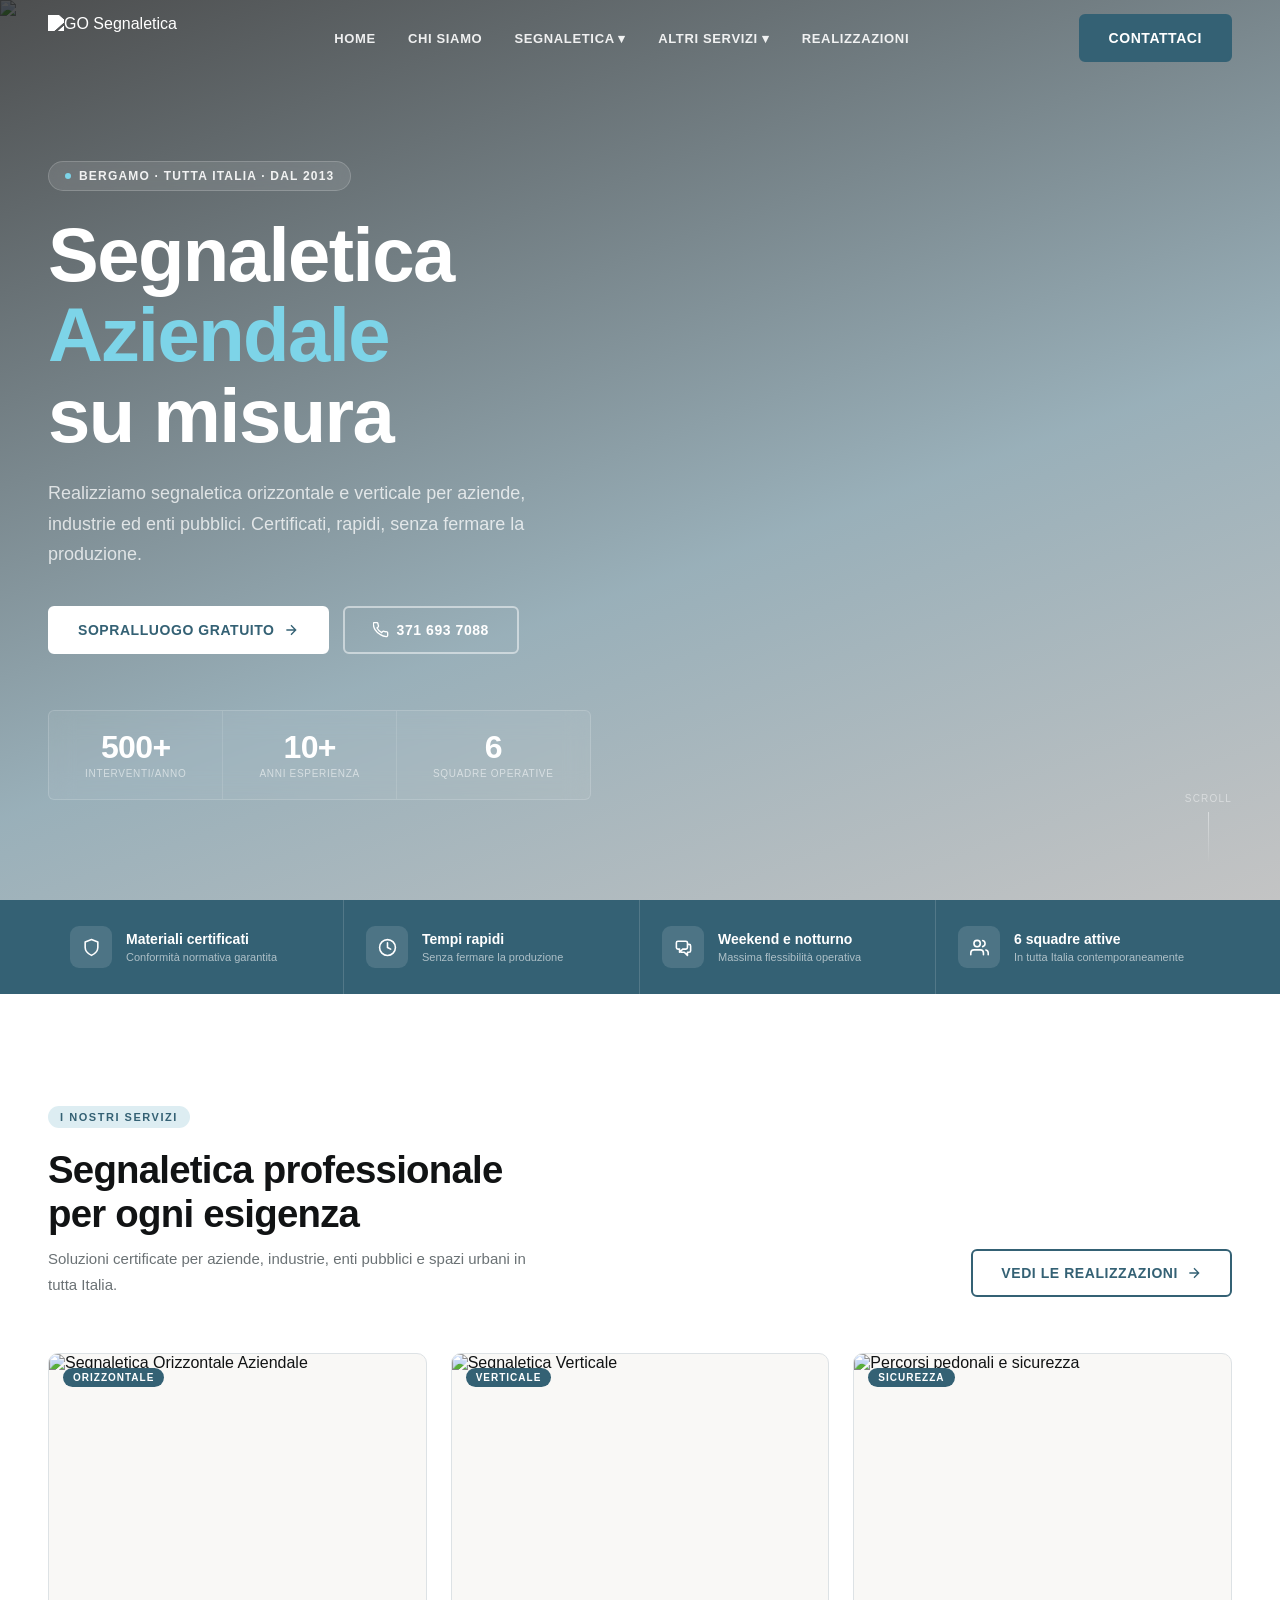
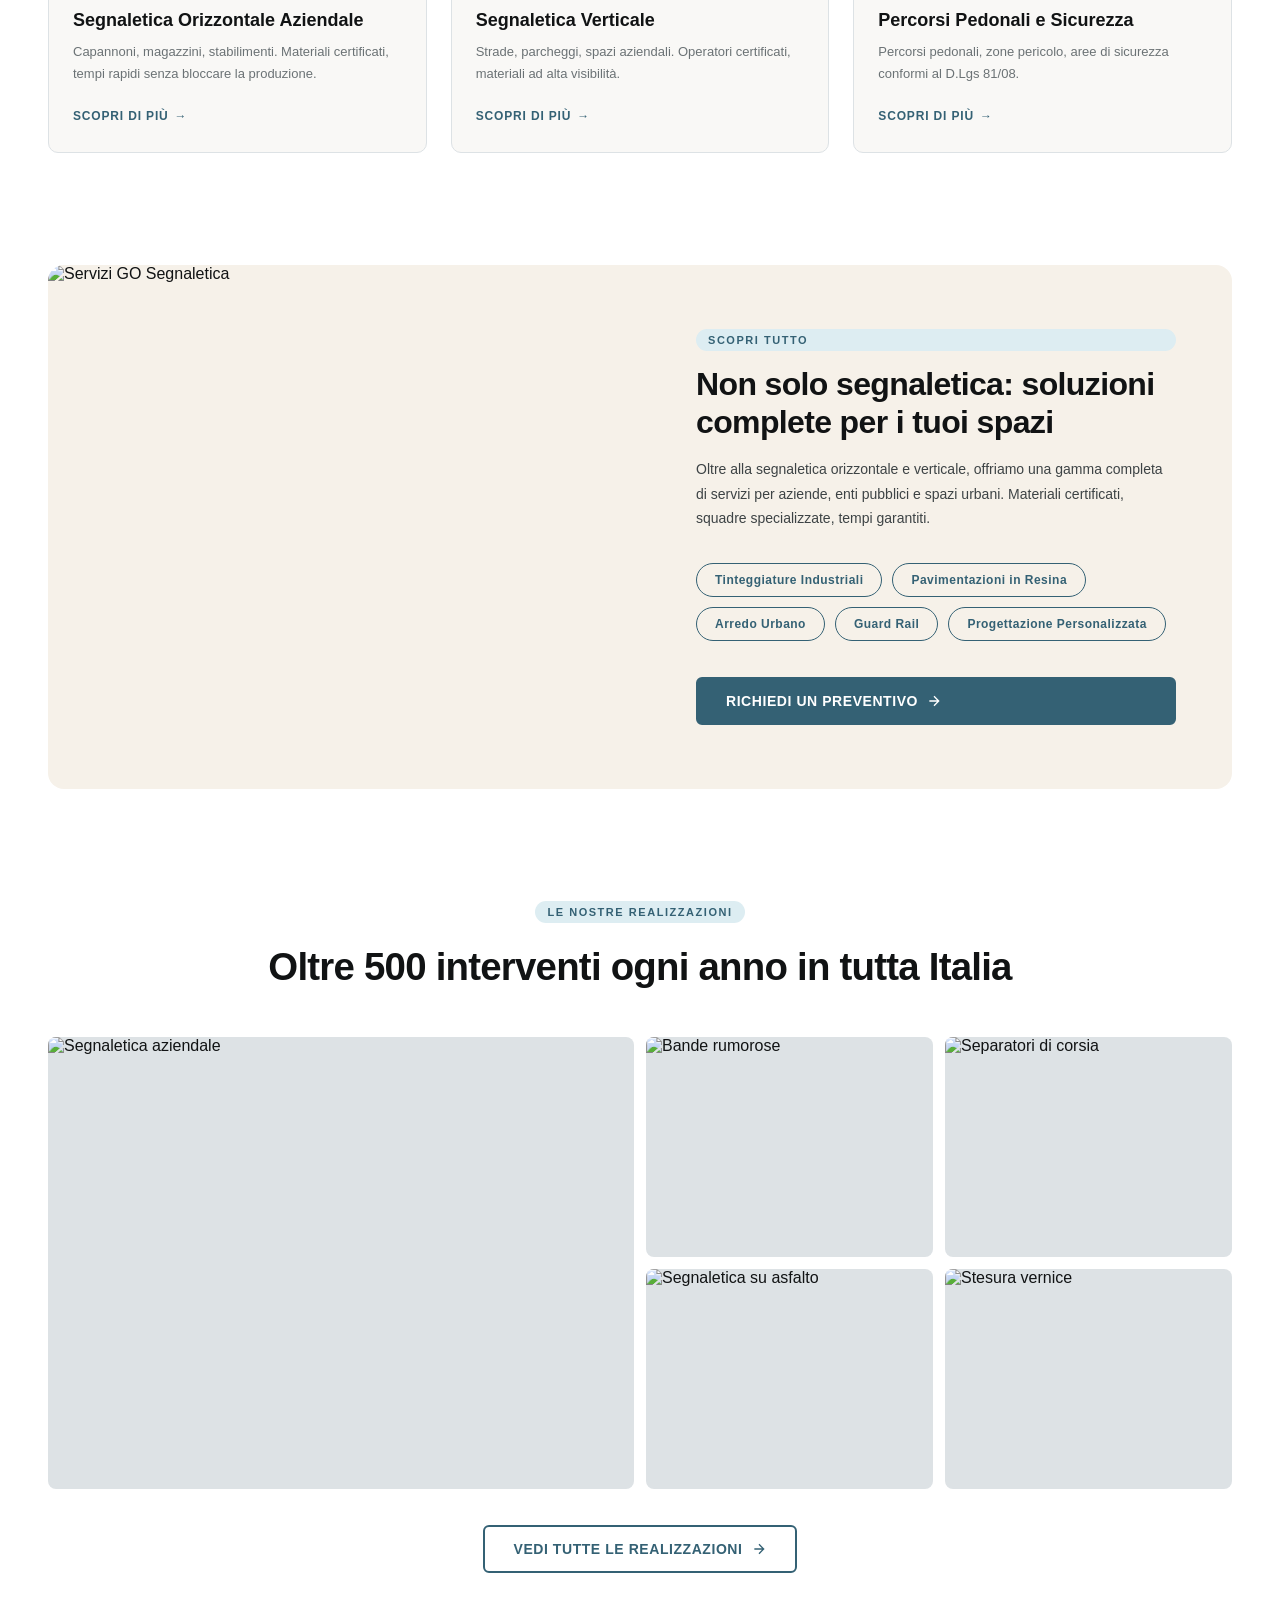
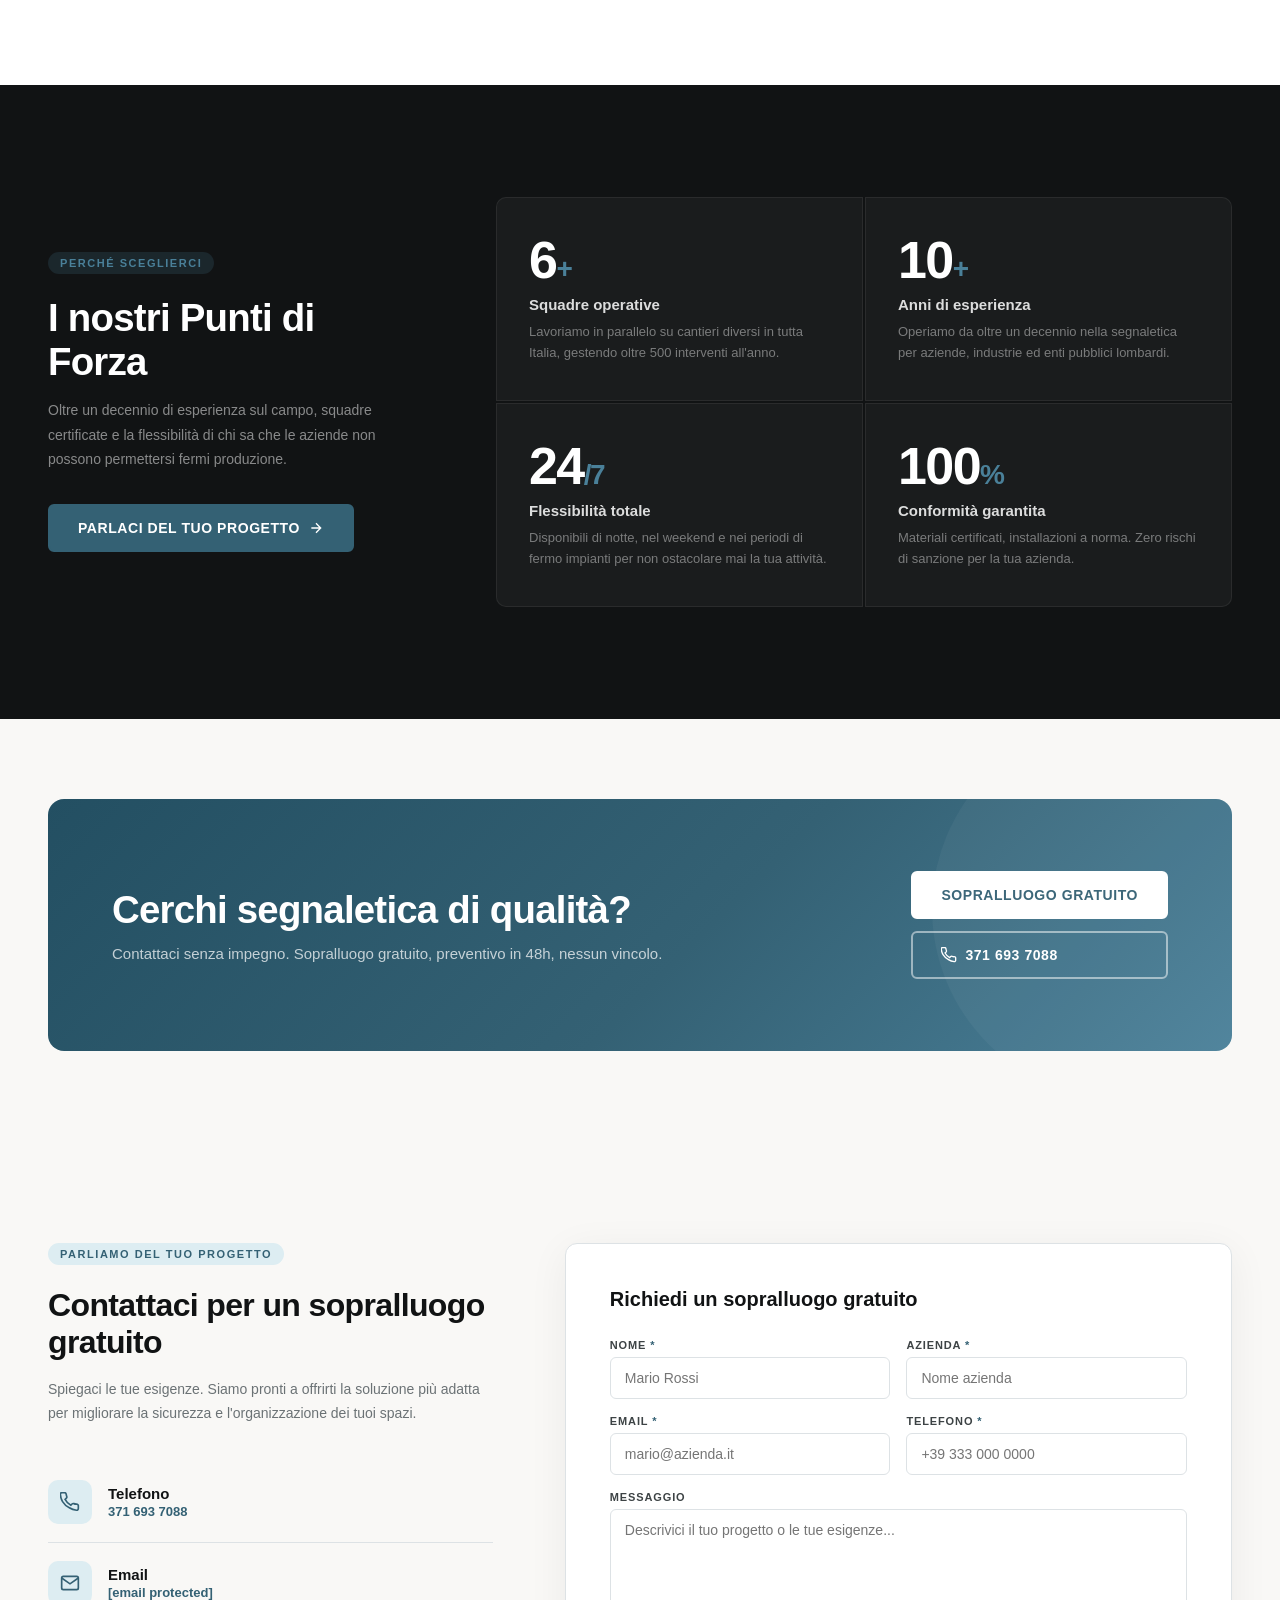
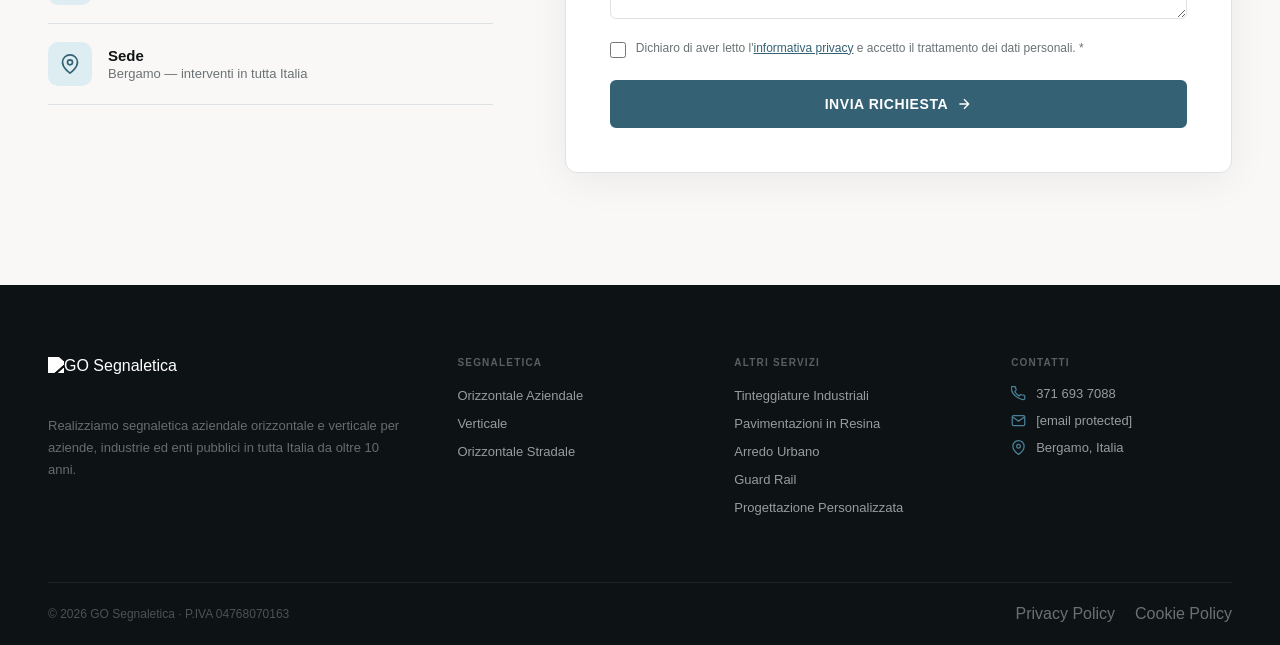
==== commit 2ca89dc2: "Add files via upload" ====
--- a/index.html
+++ b/index.html
@@ -63,6 +63,9 @@
     .drop{position:absolute;top:calc(100% + 10px);left:0;background:#fff;border:1px solid var(--border);border-radius:var(--r);box-shadow:0 12px 40px rgba(0,0,0,.1);min-width:250px;opacity:0;pointer-events:none;transform:translateY(-8px);transition:opacity .2s,transform .2s}
     .drop li a{display:block;padding:12px 18px;font-size:13px;color:var(--ink-mid);transition:background .15s,color .15s}
     .drop li a:hover{background:var(--teal-xl);color:var(--teal)}
+    .drop-box{background:#fff;border:1px solid var(--border);border-radius:var(--r);box-shadow:0 12px 40px rgba(0,0,0,.1);overflow:hidden}
+    .drop{padding-top:10px!important;background:transparent!important;border:none!important;box-shadow:none!important}
+
     .nav-cta-wrap{margin-left:12px}
     .burger{display:none;flex-direction:column;gap:5px;background:none;border:none;cursor:pointer;padding:6px}
     .burger span{display:block;width:24px;height:2px;background:var(--ink);border-radius:2px;transition:transform .25s,opacity .25s}
@@ -226,8 +229,8 @@
     .ft-legal{display:flex;gap:20px}
 
     /* ANIMATE */
-    .fade{opacity:0;transform:translateY(28px);transition:opacity .65s var(--ease),transform .65s var(--ease)}
-    .fade.in{opacity:1;transform:translateY(0)}
+    .fade{transition:opacity .65s var(--ease),transform .65s var(--ease)}
+    .fade.in{}
 
     /* RESPONSIVE */
     @media(max-width:1024px){
@@ -643,10 +646,16 @@
   mob.querySelectorAll('a[href^="#"]').forEach(a => a.addEventListener('click', () => { burger.classList.remove('open'); mob.classList.remove('open'); }));
 
   // Fade on scroll
-  const io = new IntersectionObserver(entries => {
-    entries.forEach(e => { if(e.isIntersecting){ e.target.classList.add('in'); io.unobserve(e.target); }});
-  }, {threshold:.1, rootMargin:'0px 0px -40px 0px'});
-  document.querySelectorAll('.fade').forEach(el => io.observe(el));
+  // Fade on scroll con fallback
+  const fades = document.querySelectorAll('.fade');
+  if ('IntersectionObserver' in window) {
+    const io = new IntersectionObserver(entries => {
+      entries.forEach(e => { if(e.isIntersecting){ e.target.classList.add('in'); io.unobserve(e.target); }});
+    }, {threshold:.05, rootMargin:'0px 0px -20px 0px'});
+    fades.forEach(el => io.observe(el));
+  } else {
+    fades.forEach(el => el.classList.add('in'));
+  }
 
   // Form
   async function doSend(){
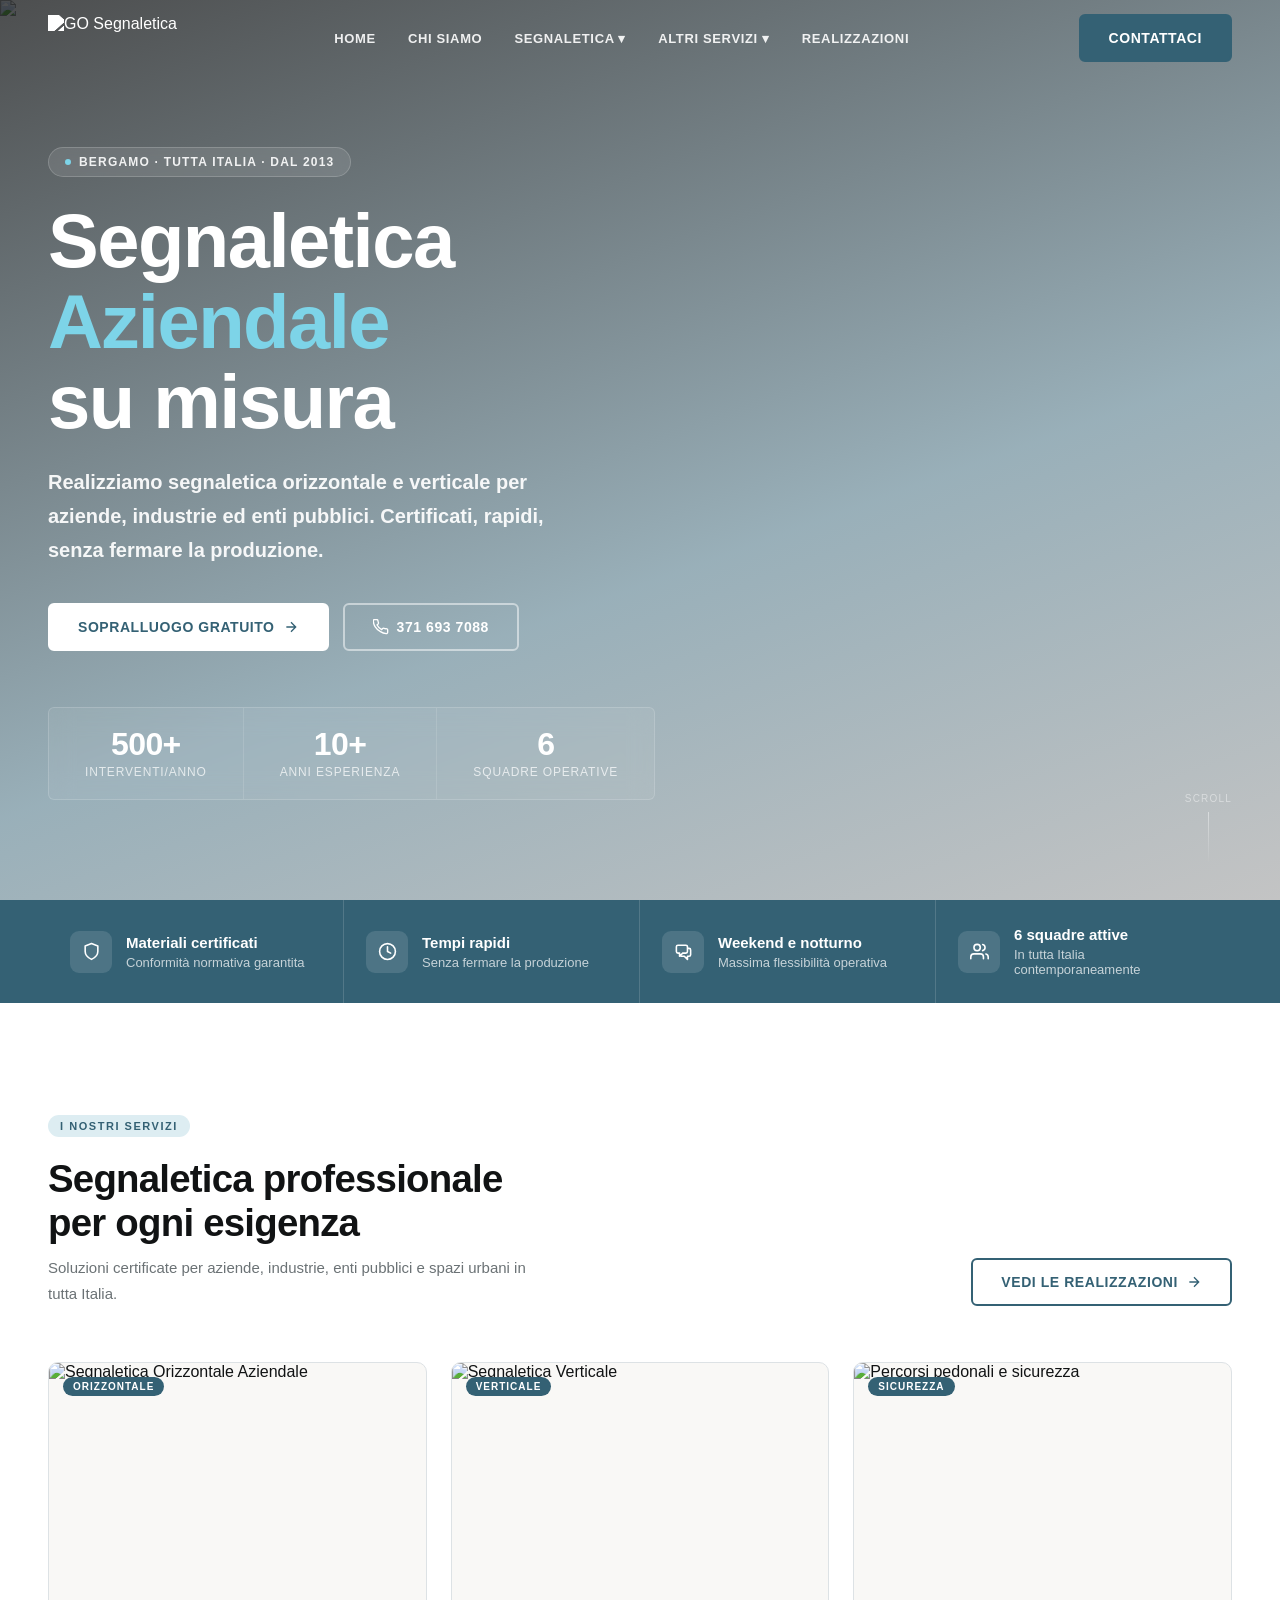
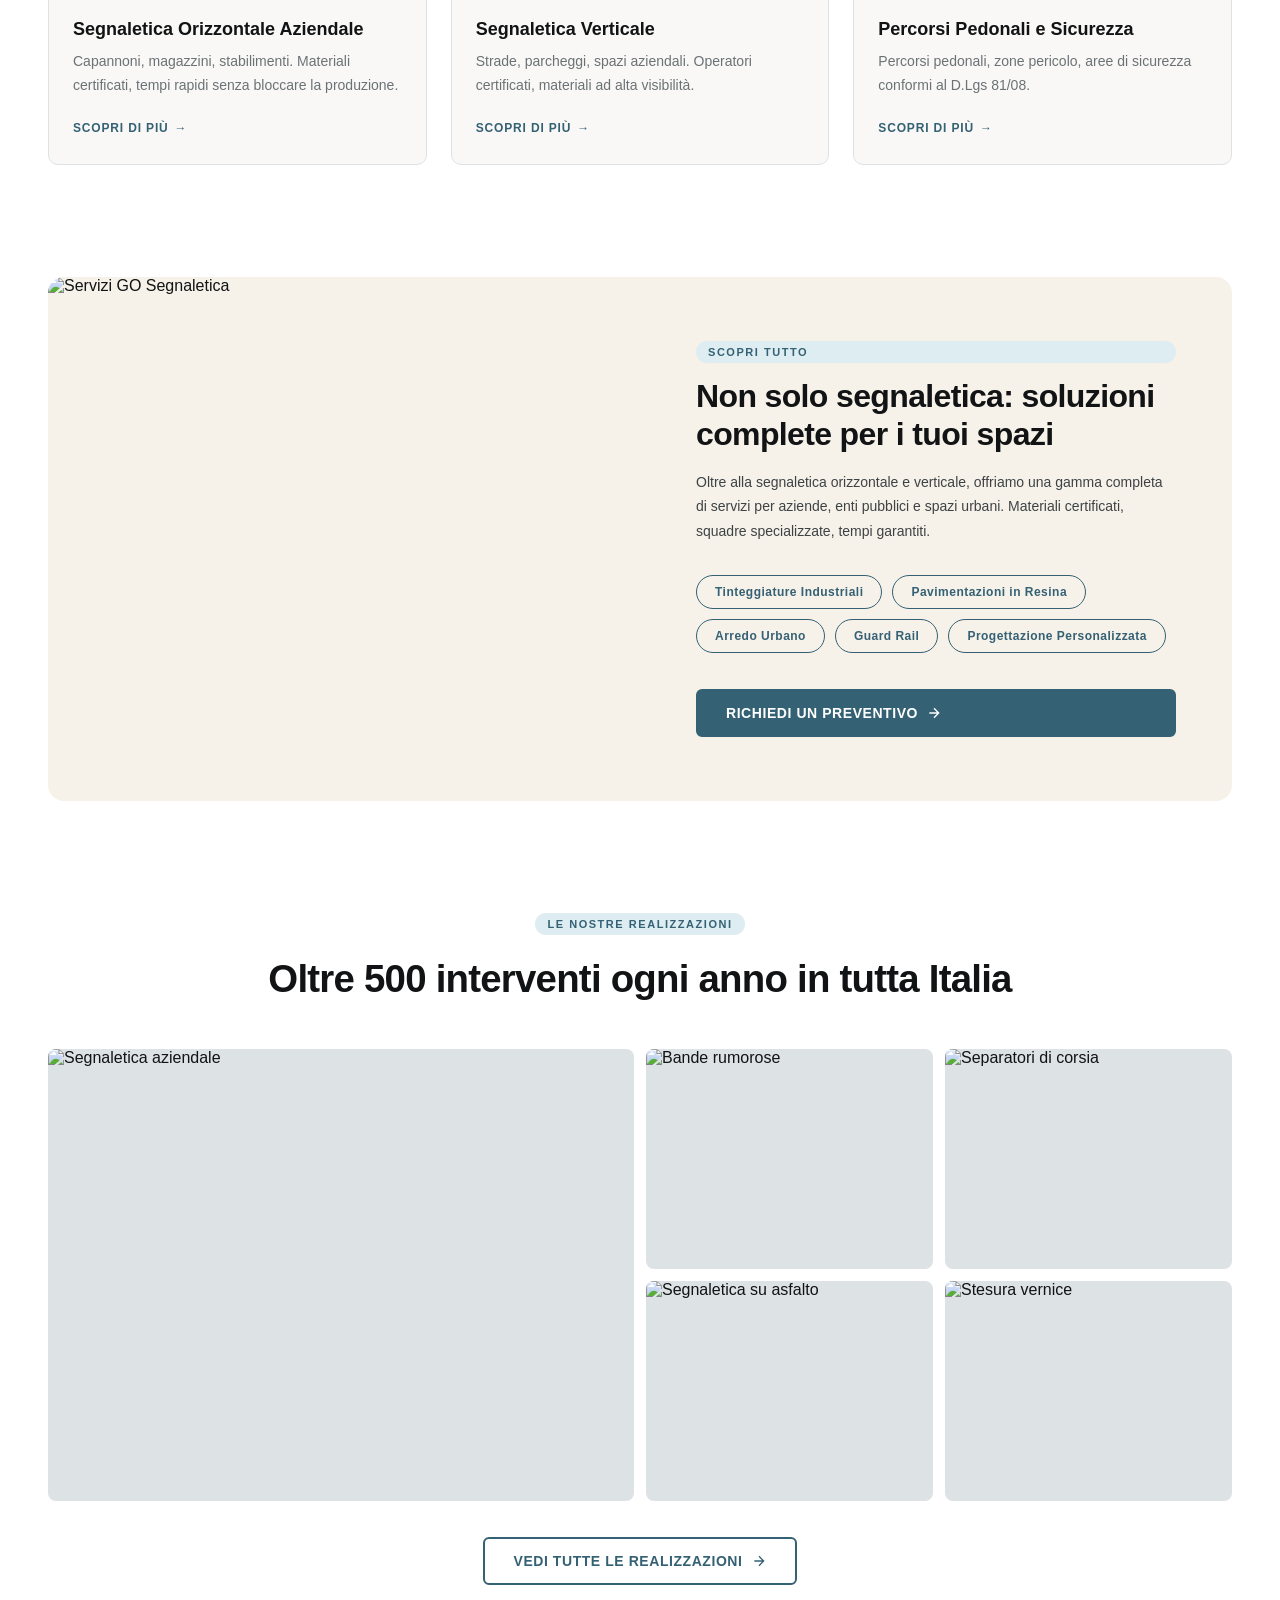
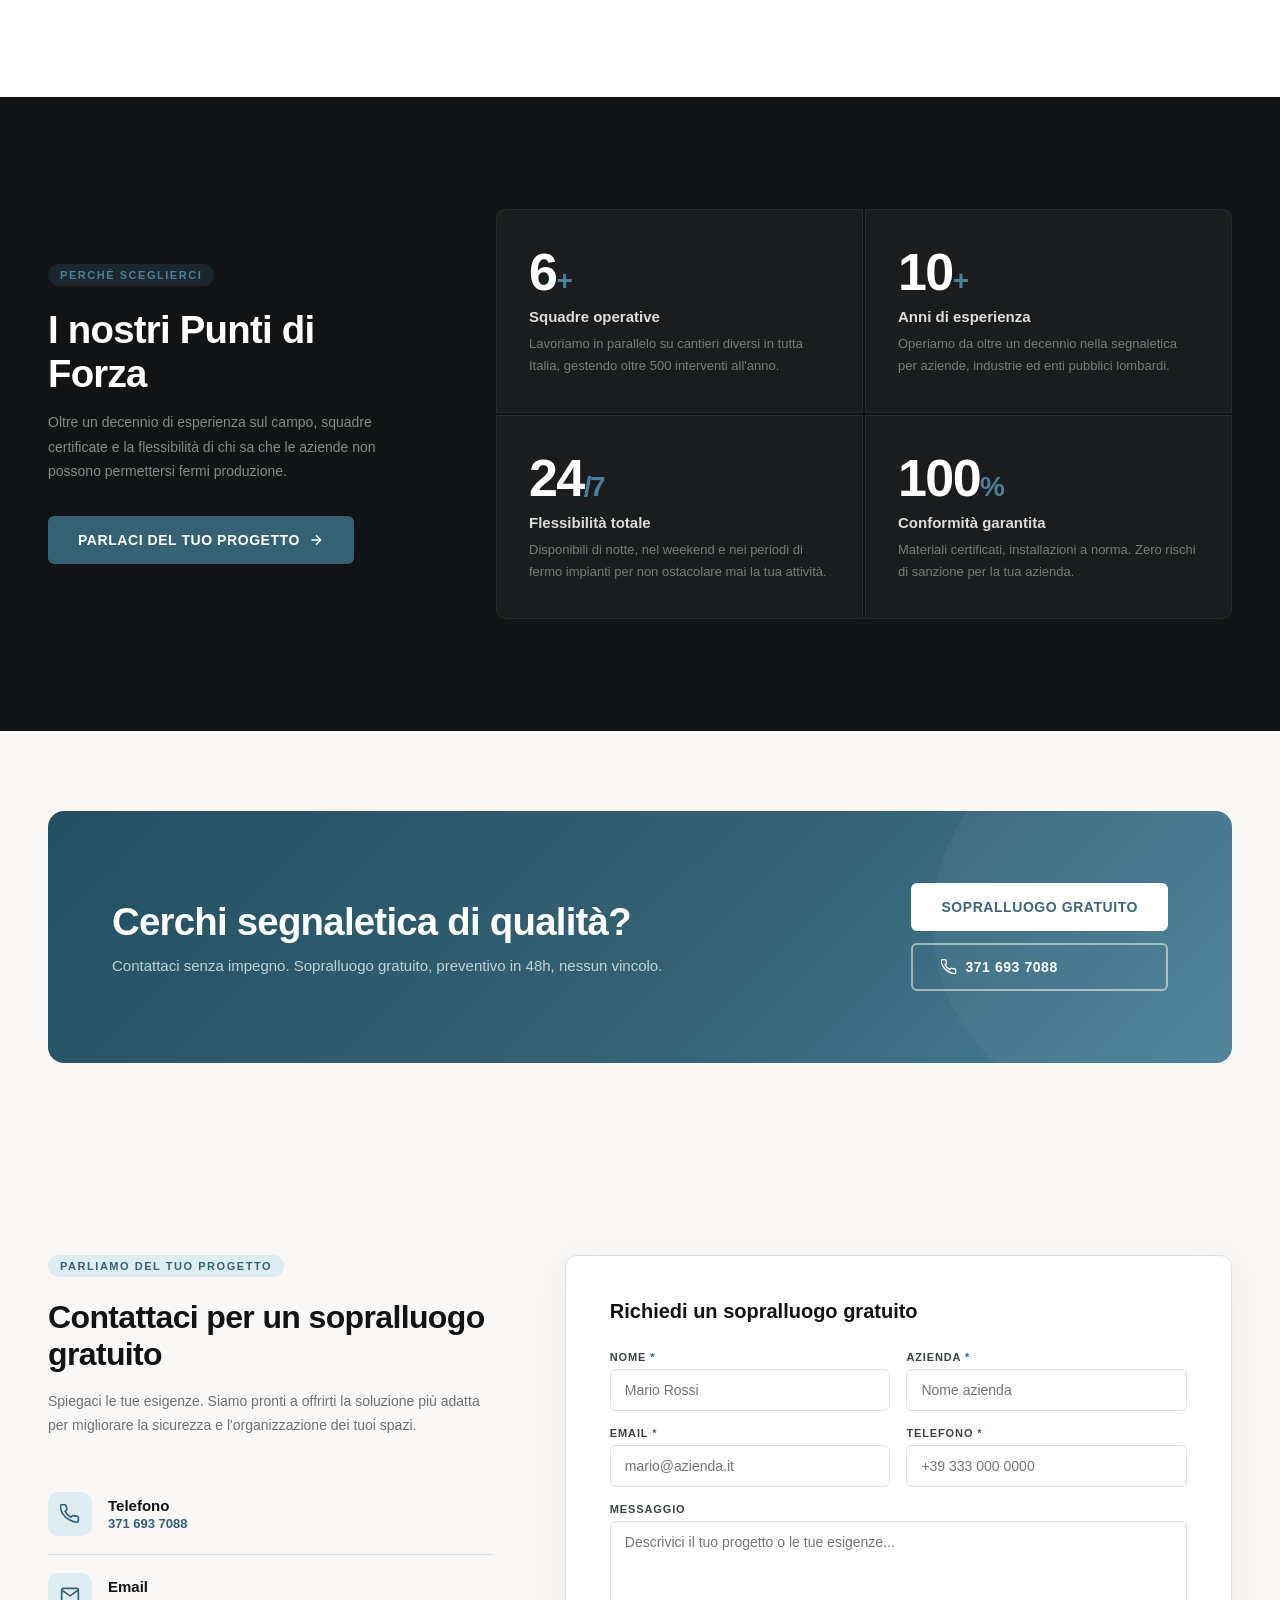
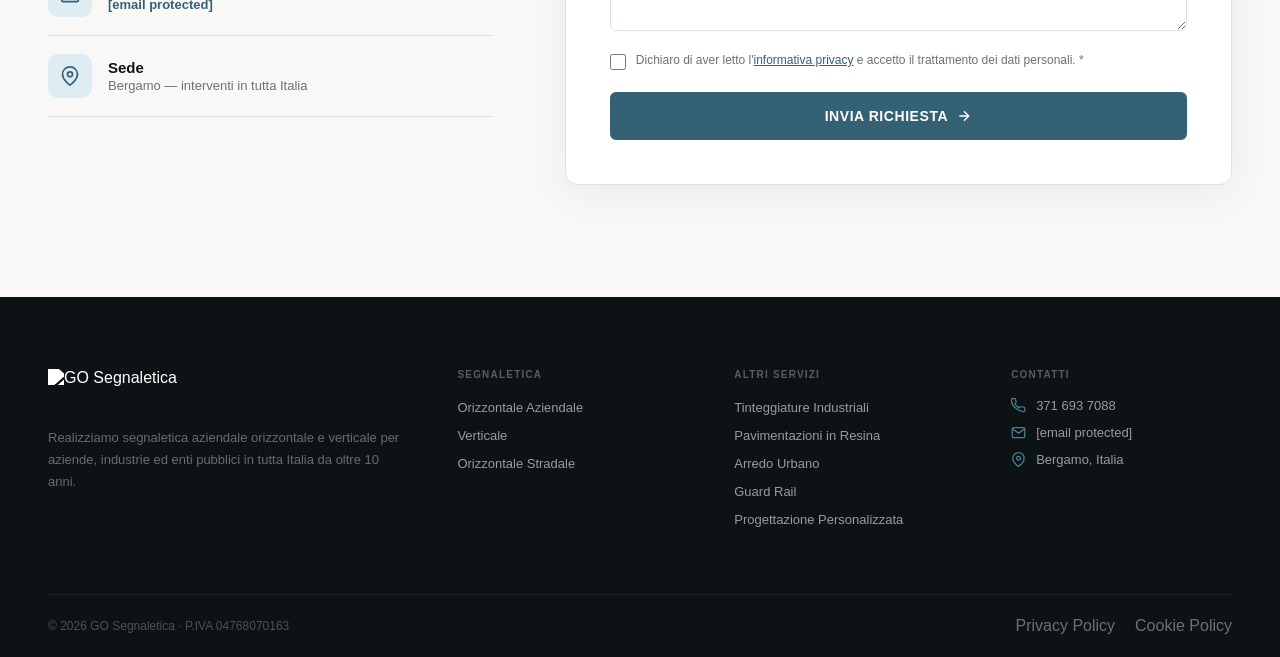
==== commit dbc4b6df: "Add files via upload" ====
--- a/index.html
+++ b/index.html
@@ -90,13 +90,13 @@
     .hero-eyebrow span{width:6px;height:6px;background:#7dd4e8;border-radius:50%;flex-shrink:0}
     .hero h1{font-size:clamp(38px,6vw,76px);font-weight:700;line-height:1.06;letter-spacing:-.02em;margin-bottom:22px}
     .hero h1 em{font-style:normal;color:#7dd4e8}
-    .hero-sub{font-size:clamp(15px,1.6vw,18px);color:rgba(255,255,255,.75);line-height:1.7;max-width:520px;margin-bottom:36px}
+    .hero-sub{font-size:clamp(16px,1.8vw,20px);font-weight:700;color:rgba(255,255,255,.92);line-height:1.7;max-width:520px;margin-bottom:36px}
     .hero-actions{display:flex;gap:14px;flex-wrap:wrap;margin-bottom:56px}
     .hero-stats{display:inline-flex;border:1px solid rgba(255,255,255,.16);border-radius:var(--r);backdrop-filter:blur(12px);background:rgba(255,255,255,.06);overflow:hidden}
     .hero-stat{padding:20px 36px;border-right:1px solid rgba(255,255,255,.12);text-align:center}
     .hero-stat:last-child{border-right:none}
     .hero-stat-n{font-size:32px;font-weight:700;line-height:1;color:#fff;letter-spacing:-.02em}
-    .hero-stat-l{font-size:10px;color:rgba(255,255,255,.55);margin-top:5px;text-transform:uppercase;letter-spacing:.07em}
+    .hero-stat-l{font-size:12px;color:rgba(255,255,255,.72);margin-top:5px;text-transform:uppercase;letter-spacing:.07em}
     .scroll-cue{position:absolute;bottom:36px;right:48px;z-index:1;display:flex;flex-direction:column;align-items:center;gap:8px;font-size:10px;letter-spacing:.12em;text-transform:uppercase;color:rgba(255,255,255,.45)}
     .scroll-line{width:1px;height:52px;background:linear-gradient(to bottom,rgba(255,255,255,.45),transparent);animation:sl 2s infinite}
     @keyframes sl{0%,100%{opacity:1}50%{opacity:.3}}
@@ -108,8 +108,8 @@
     .trust-item:last-child{border-right:none}
     .trust-ico{width:42px;height:42px;background:rgba(255,255,255,.12);border-radius:9px;display:flex;align-items:center;justify-content:center;flex-shrink:0}
     .trust-ico svg{width:19px;height:19px;fill:none;stroke:#fff;stroke-width:2;stroke-linecap:round;stroke-linejoin:round}
-    .trust-text strong{display:block;font-size:14px;font-weight:700;color:#fff;line-height:1.2}
-    .trust-text span{font-size:11px;color:rgba(255,255,255,.6);margin-top:3px;display:block}
+    .trust-text strong{display:block;font-size:15px;font-weight:700;color:#fff;line-height:1.2}
+    .trust-text span{font-size:13px;color:rgba(255,255,255,.72);margin-top:3px;display:block}
 
     /* SERVICES */
     .services{padding:112px 0;background:var(--white)}
@@ -125,7 +125,7 @@
     .srv-tag{position:absolute;top:14px;left:14px;background:var(--teal);color:#fff;font-size:10px;font-weight:700;letter-spacing:.1em;text-transform:uppercase;padding:4px 10px;border-radius:100px}
     .srv-body{padding:26px 24px 28px}
     .srv-body h3{font-size:18px;font-weight:700;margin-bottom:10px;color:var(--ink)}
-    .srv-body p{font-size:13px;color:var(--ink-light);line-height:1.7;margin-bottom:20px}
+    .srv-body p{font-size:14px;color:var(--ink-light);line-height:1.7;margin-bottom:20px}
     .srv-link{display:inline-flex;align-items:center;gap:6px;font-size:12px;font-weight:700;color:var(--teal);text-transform:uppercase;letter-spacing:.07em;transition:gap .2s}
     .srv-card:hover .srv-link{gap:10px}
     .srv-link::after{content:'→'}
@@ -270,8 +270,19 @@
       .scroll-cue{display:none}
     }
   </style>
+<!-- Google Tag Manager -->
+<script>(function(w,d,s,l,i){w[l]=w[l]||[];w[l].push({'gtm.start':
+new Date().getTime(),event:'gtm.js'});var f=d.getElementsByTagName(s)[0],
+j=d.createElement(s),dl=l!='dataLayer'?'&l='+l:'';j.async=true;j.src=
+'https://www.googletagmanager.com/gtm.js?id='+i+dl;f.parentNode.insertBefore(j,f);
+})(window,document,'script','dataLayer','GTM-5P7ZND5G');</script>
+<!-- End Google Tag Manager -->
 </head>
 <body>
+<!-- Google Tag Manager (noscript) -->
+<noscript><iframe src="https://www.googletagmanager.com/ns.html?id=GTM-5P7ZND5G"
+height="0" width="0" style="display:none;visibility:hidden"></iframe></noscript>
+<!-- End Google Tag Manager (noscript) -->
 
 <!-- HEADER -->
 <header id="hdr" class="top">
@@ -302,7 +313,7 @@
       </li>
       <li><a href="/segnaleticastudio/realizzazioni.html">Realizzazioni</a></li>
     </ul>
-    <div class="nav-cta-wrap"><a href="#contatti" class="btn btn-primary">Contattaci</a></div>
+    <div class="nav-cta-wrap"><a href="/segnaleticastudio/contatti.html" class="btn btn-primary">Contattaci</a></div>
     <button class="burger" id="burger"><span></span><span></span><span></span></button>
   </nav>
   <div class="mob" id="mob">
@@ -322,7 +333,7 @@
       <a href="/segnaleticastudio/progettazione-personalizzata.html">Progettazione Personalizzata</a>
     </div>
     <a href="/segnaleticastudio/realizzazioni.html">Realizzazioni</a>
-    <a href="#contatti" class="btn btn-primary mob-btn">Contattaci</a>
+    <a href="/segnaleticastudio/contatti.html" class="btn btn-primary mob-btn">Contattaci</a>
   </div>
 </header>
 
@@ -341,7 +352,7 @@
       <h1>Segnaletica<br><em>Aziendale</em><br>su misura</h1>
       <p class="hero-sub">Realizziamo segnaletica orizzontale e verticale per aziende, industrie ed enti pubblici. Certificati, rapidi, senza fermare la produzione.</p>
       <div class="hero-actions">
-        <a href="#contatti" class="btn btn-white">
+        <a href="/segnaleticastudio/contatti.html" class="btn btn-white">
           Sopralluogo gratuito
           <svg viewBox="0 0 24 24"><path d="M5 12h14M12 5l7 7-7 7"/></svg>
         </a>
@@ -451,7 +462,7 @@
           <a href="/segnaleticastudio/guard-rail.html" class="pill">Guard Rail</a>
           <a href="/segnaleticastudio/progettazione-personalizzata.html" class="pill">Progettazione Personalizzata</a>
         </div>
-        <a href="#contatti" class="btn btn-primary">Richiedi un preventivo <svg viewBox="0 0 24 24"><path d="M5 12h14M12 5l7 7-7 7"/></svg></a>
+        <a href="/segnaleticastudio/contatti.html" class="btn btn-primary">Richiedi un preventivo <svg viewBox="0 0 24 24"><path d="M5 12h14M12 5l7 7-7 7"/></svg></a>
       </div>
     </div>
   </div>
@@ -500,7 +511,7 @@
         <span class="label-tag" style="color:var(--teal-l);background:rgba(74,128,153,.18)">Perché sceglierci</span>
         <h2>I nostri Punti di Forza</h2>
         <p>Oltre un decennio di esperienza sul campo, squadre certificate e la flessibilità di chi sa che le aziende non possono permettersi fermi produzione.</p>
-        <a href="#contatti" class="btn btn-primary">Parlaci del tuo progetto <svg viewBox="0 0 24 24"><path d="M5 12h14M12 5l7 7-7 7"/></svg></a>
+        <a href="/segnaleticastudio/contatti.html" class="btn btn-primary">Parlaci del tuo progetto <svg viewBox="0 0 24 24"><path d="M5 12h14M12 5l7 7-7 7"/></svg></a>
       </div>
       <div class="str-grid fade">
         <div class="str-item">
@@ -537,7 +548,7 @@
         <p>Contattaci senza impegno. Sopralluogo gratuito, preventivo in 48h, nessun vincolo.</p>
       </div>
       <div class="cta-actions">
-        <a href="#contatti" class="btn btn-white">Sopralluogo gratuito</a>
+        <a href="/segnaleticastudio/contatti.html" class="btn btn-white">Sopralluogo gratuito</a>
         <a href="tel:+393716937088" class="btn btn-outline-white">
           <svg viewBox="0 0 24 24" style="width:16px;height:16px;fill:none;stroke:#fff;stroke-width:2"><path d="M22 16.92v3a2 2 0 01-2.18 2 19.79 19.79 0 01-8.63-3.07A19.5 19.5 0 013.07 11.5 19.79 19.79 0 01.4 2.83 2 2 0 012.38.82H5.4a2 2 0 012 1.72 12.84 12.84 0 00.7 2.81 2 2 0 01-.45 2.11L6.09 8.91A16 16 0 0013 15.84l1.45-1.45a2 2 0 012.11-.45 12.84 12.84 0 002.81.7A2 2 0 0122 16.92z"/></svg>
           371 693 7088
@@ -635,9 +646,17 @@
 <script data-cfasync="false" src="/cdn-cgi/scripts/5c5dd728/cloudflare-static/email-decode.min.js"></script><script>
   // Header scroll behavior
   const hdr = document.getElementById('hdr');
-  function checkScroll(){ hdr.classList.toggle('scrolled', window.scrollY > 60); hdr.classList.toggle('top', window.scrollY <= 60); }
-  window.addEventListener('scroll', checkScroll, {passive:true});
-  checkScroll();
+  // Navbar: trasparente solo quando hero è visibile, bianca subito dopo
+  const heroEl = document.querySelector('.hero, .page-hero, .contact-hero');
+  if (heroEl && 'IntersectionObserver' in window) {
+    const navObs = new IntersectionObserver(([e]) => {
+      hdr.classList.toggle('scrolled', !e.isIntersecting);
+      hdr.classList.toggle('top', e.isIntersecting);
+    }, {threshold: 0.1});
+    navObs.observe(heroEl);
+  } else {
+    hdr.classList.add('scrolled'); hdr.classList.remove('top');
+  }
 
   // Hamburger
   const burger = document.getElementById('burger');
@@ -670,10 +689,10 @@
     btn.disabled=true; btn.textContent='Invio in corso...';
     try {
       // ⚠️ Sostituire YOUR_FORMSPREE_ID con l'ID ottenuto da formspree.io
-      const r = await fetch('https://formspree.io/f/YOUR_FORMSPREE_ID',{
+      const r = await fetch('https://formspree.io/f/xreowkol',{
         method:'POST', headers:{'Content-Type':'application/json','Accept':'application/json'},
         body:JSON.stringify({nome,azienda,email,tel,messaggio:document.getElementById('msg').value.trim()})
       });
-      if(r.ok){ st.className='fstatus ok'; st.textContent='✓ Messaggio inviato! Ti ricontatteremo presto.'; ['nome','azienda','email','tel','msg'].forEach(id=>document.getElementById(id).value=''); document.getElementById('priv').checked=false; }
+      if(r.ok){ window.location.href='/segnaleticastudio/grazie.html'; }
       else throw new Error();
     } catch { st.className='fstatus err'; st.textC
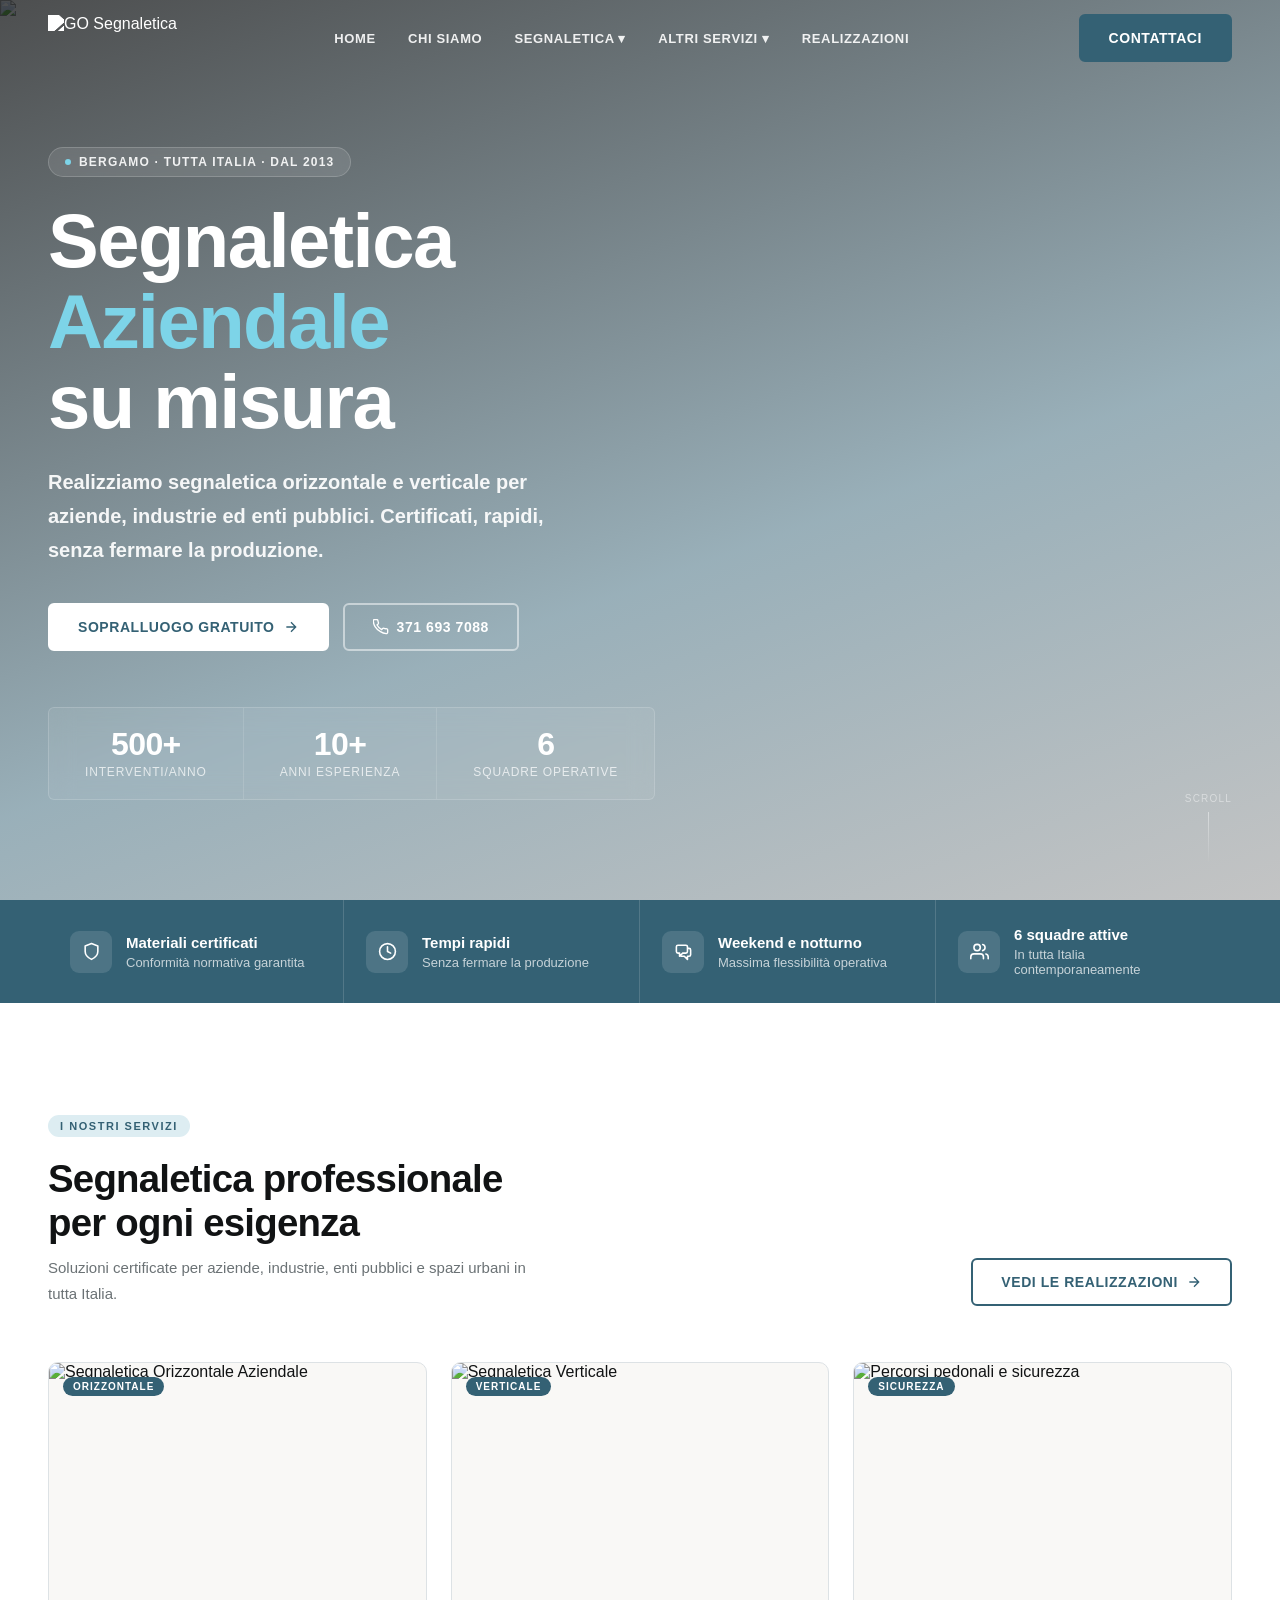
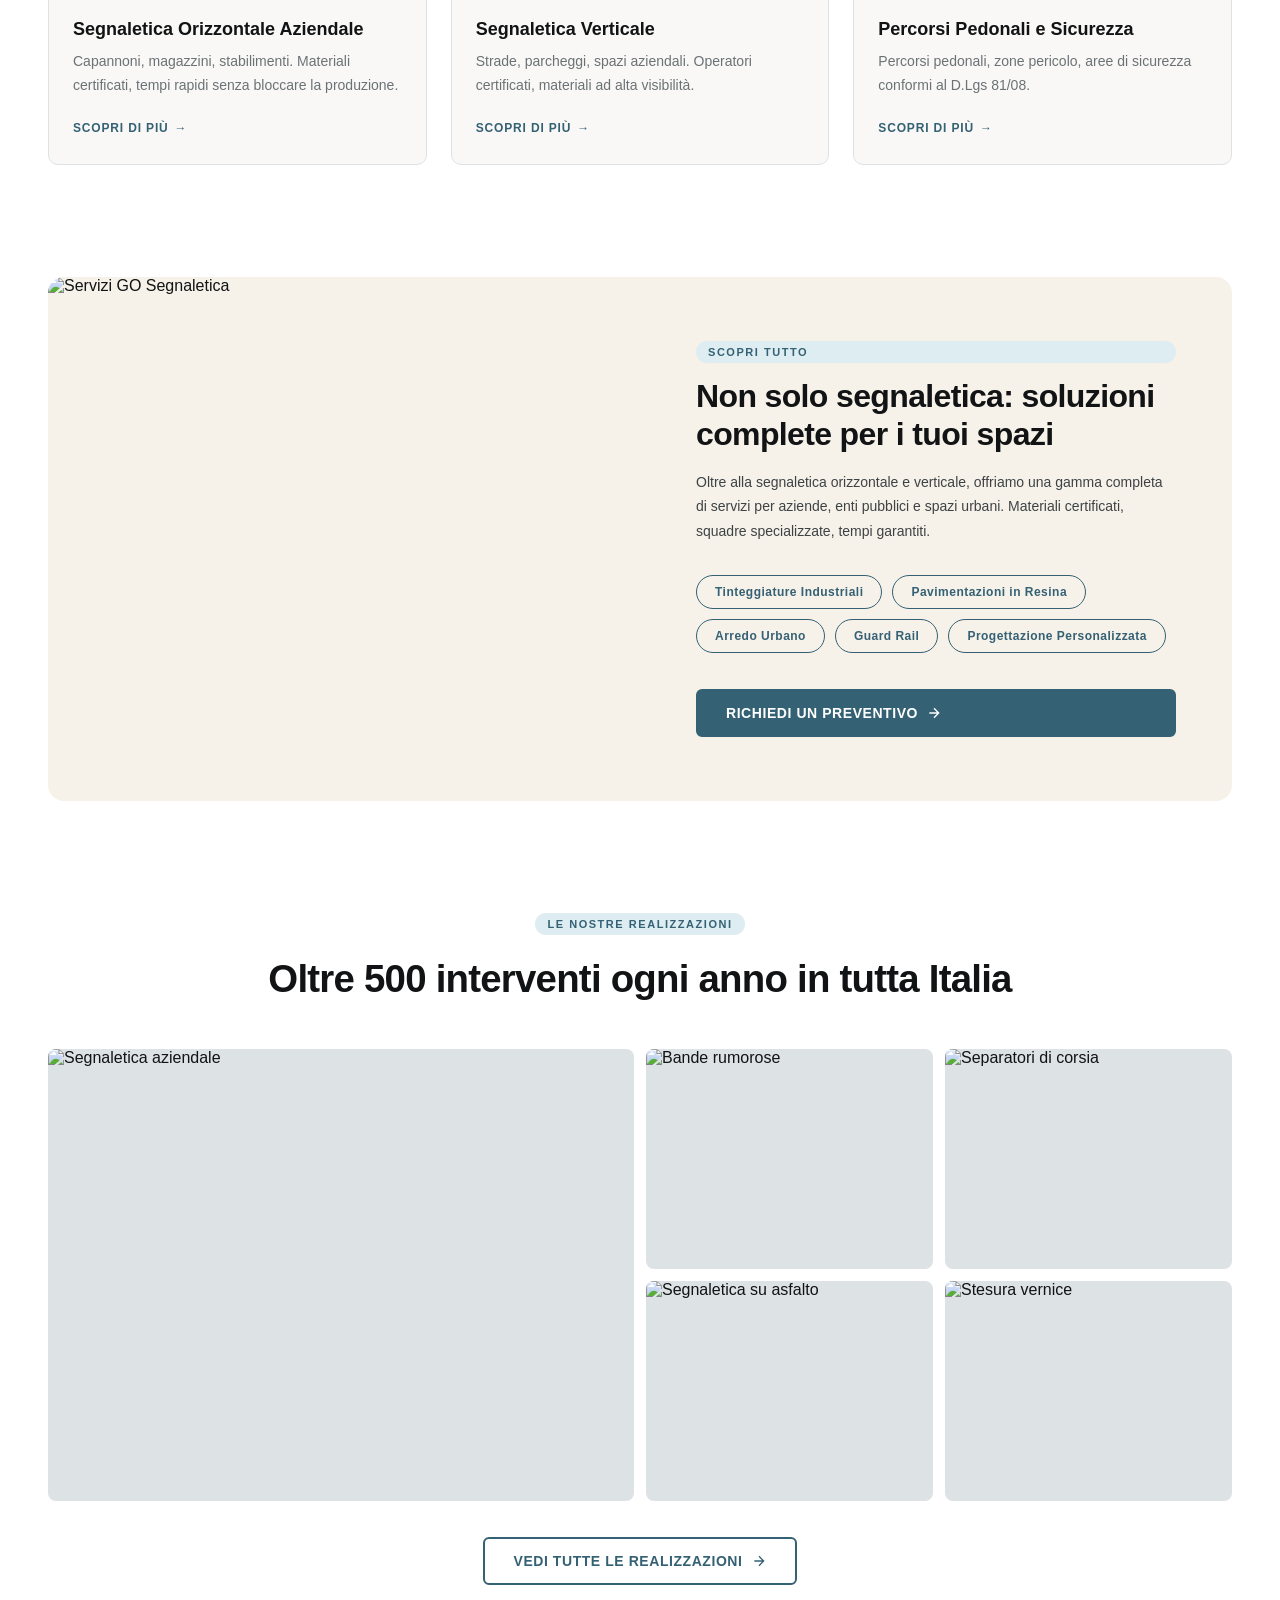
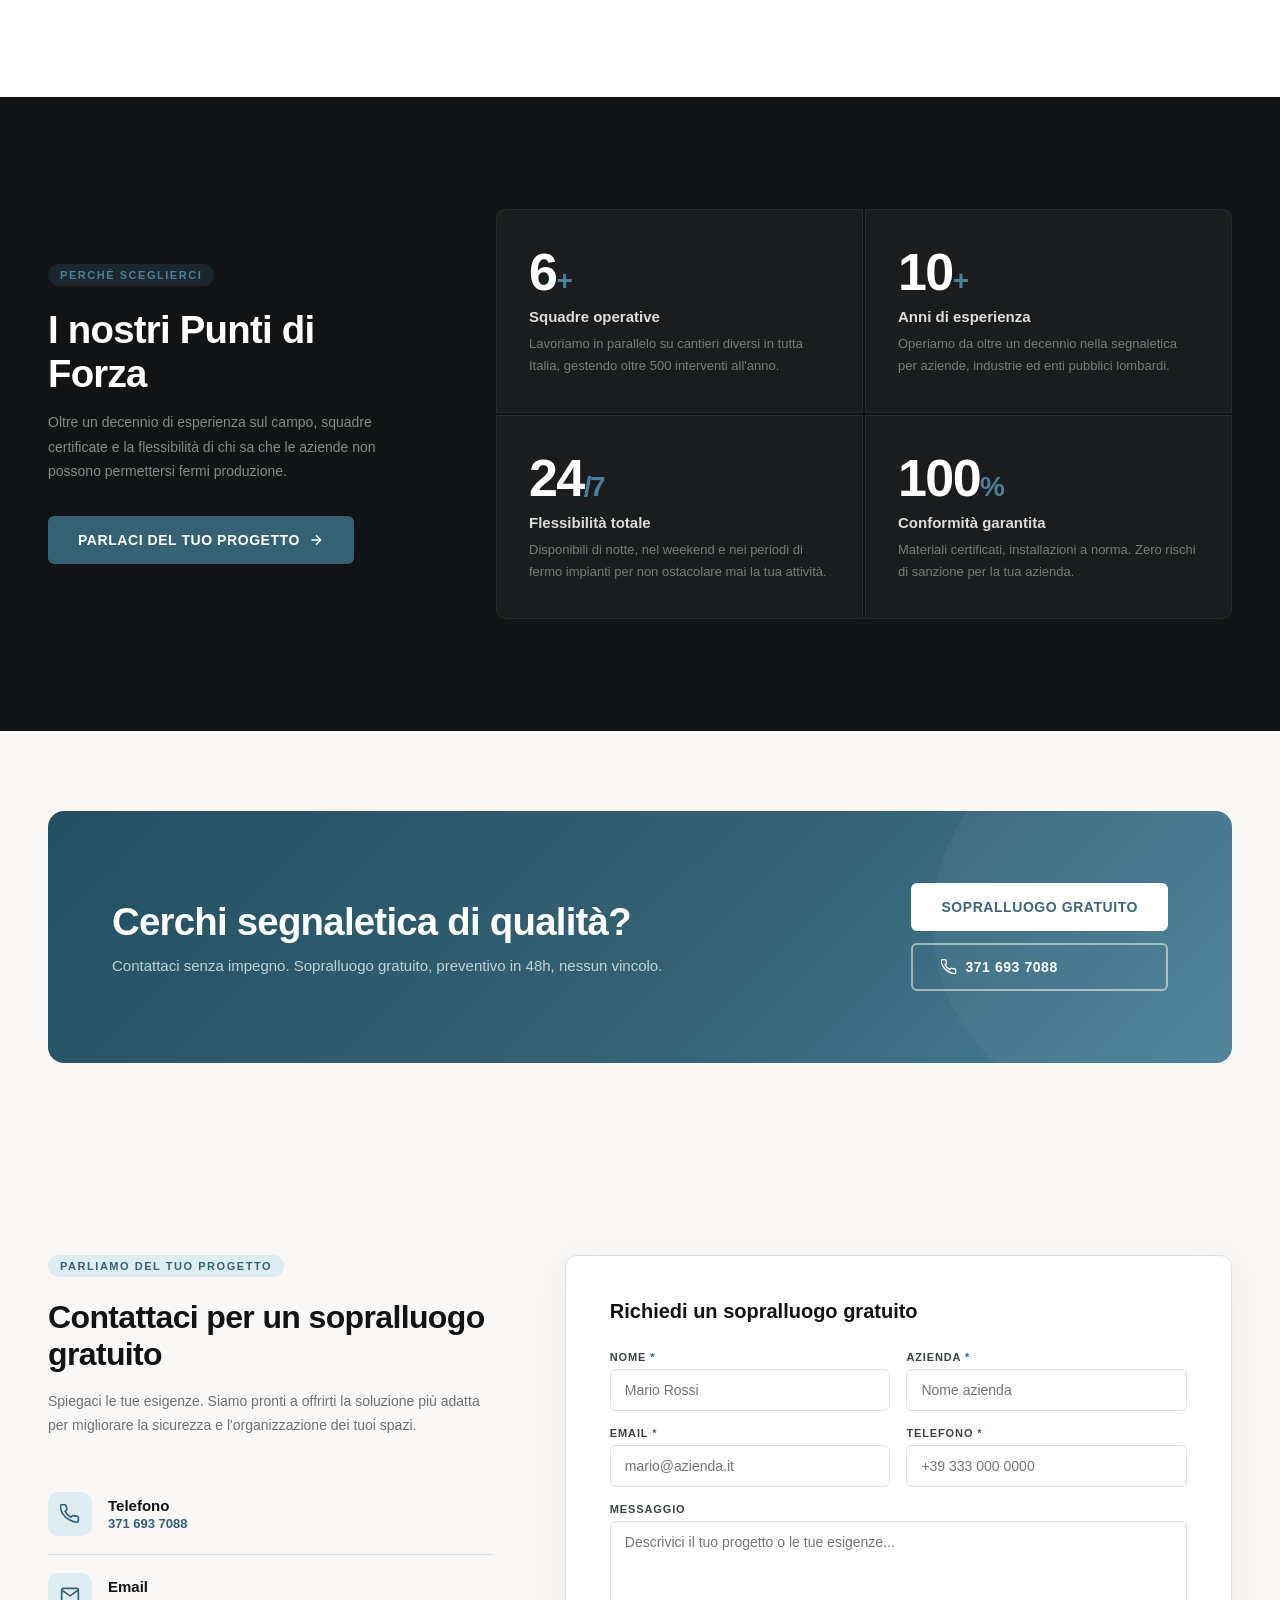
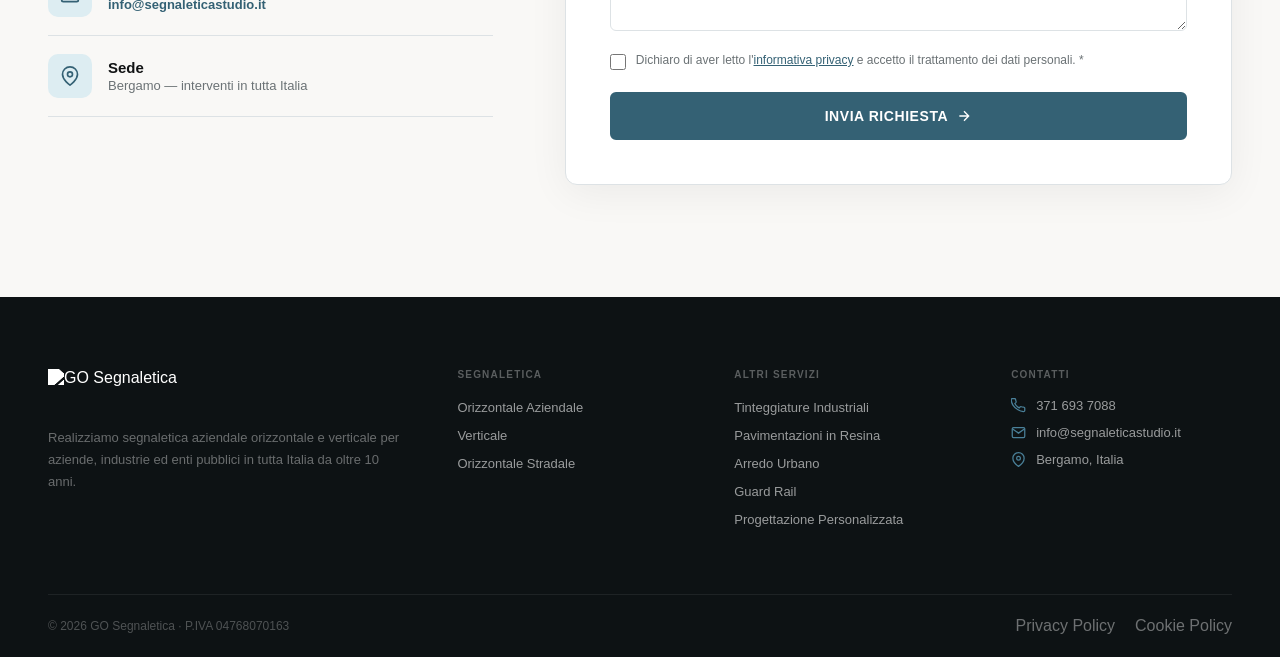
==== commit 900def9f: "fix cloudfare" ====
--- a/index.html
+++ b/index.html
@@ -572,7 +572,7 @@
         </div>
         <div class="c-item">
           <div class="c-icon"><svg viewBox="0 0 24 24"><path d="M4 4h16c1.1 0 2 .9 2 2v12c0 1.1-.9 2-2 2H4c-1.1 0-2-.9-2-2V6c0-1.1.9-2 2-2z"/><polyline points="22,6 12,13 2,6"/></svg></div>
-          <div class="c-text"><strong>Email</strong><a href="/segnaleticastudio/cdn-cgi/l/email-protection#94fdfaf2fbd4e7f1f3faf5f8f1e0fdf7f5e7e0e1f0fdfbbafde0"><span class="__cf_email__" data-cfemail="80e9eee6efc0f3e5e7eee1ece5f4e9e3e1f3f4f5e4e9efaee9f4">[email&#160;protected]</span></a></div>
+          <div class="c-text"><strong>Email</strong><a href="#" data-em="1">info&#64;segnaleticastudio&#46;it</a></div>
         </div>
         <div class="c-item">
           <div class="c-icon"><svg viewBox="0 0 24 24"><path d="M21 10c0 7-9 13-9 13s-9-6-9-13a9 9 0 0118 0z"/><circle cx="12" cy="10" r="3"/></svg></div>
@@ -632,7 +632,7 @@
       <div class="ft-col">
         <h4>Contatti</h4>
         <div class="ft-ci"><svg viewBox="0 0 24 24"><path d="M22 16.92v3a2 2 0 01-2.18 2 19.79 19.79 0 01-8.63-3.07A19.5 19.5 0 013.07 11.5 19.79 19.79 0 01.4 2.83 2 2 0 012.38.82H5.4a2 2 0 012 1.72 12.84 12.84 0 00.7 2.81 2 2 0 01-.45 2.11L6.09 8.91A16 16 0 0013 15.84l1.45-1.45a2 2 0 012.11-.45 12.84 12.84 0 002.81.7A2 2 0 0122 16.92z"/></svg><a href="tel:+393716937088">371 693 7088</a></div>
-        <div class="ft-ci"><svg viewBox="0 0 24 24"><path d="M4 4h16c1.1 0 2 .9 2 2v12c0 1.1-.9 2-2 2H4c-1.1 0-2-.9-2-2V6c0-1.1.9-2 2-2z"/><polyline points="22,6 12,13 2,6"/></svg><a href="/segnaleticastudio/cdn-cgi/l/email-protection#9df4f3fbf2ddeef8faf3fcf1f8e9f4fefceee9e8f9f4f2b3f4e9"><span class="__cf_email__" data-cfemail="2841464e47685b4d4f4649444d5c414b495b5c5d4c414706415c">[email&#160;protected]</span></a></div>
+        <div class="ft-ci"><svg viewBox="0 0 24 24"><path d="M4 4h16c1.1 0 2 .9 2 2v12c0 1.1-.9 2-2 2H4c-1.1 0-2-.9-2-2V6c0-1.1.9-2 2-2z"/><polyline points="22,6 12,13 2,6"/></svg><a href="#" data-em="1">info&#64;segnaleticastudio&#46;it</a></div>
         <div class="ft-ci"><svg viewBox="0 0 24 24"><path d="M21 10c0 7-9 13-9 13s-9-6-9-13a9 9 0 0118 0z"/><circle cx="12" cy="10" r="3"/></svg><span>Bergamo, Italia</span></div>
       </div>
     </div>
@@ -643,7 +643,7 @@
   </div>
 </footer>
 
-<script data-cfasync="false" src="/cdn-cgi/scripts/5c5dd728/cloudflare-static/email-decode.min.js"></script><script>
+<script>
   // Header scroll behavior
   const hdr = document.getElementById('hdr');
   // Navbar: trasparente solo quando hero è visibile, bianca subito dopo
@@ -652,7 +652,7 @@
     const navObs = new IntersectionObserver(([e]) => {
       hdr.classList.toggle('scrolled', !e.isIntersecting);
       hdr.classList.toggle('top', e.isIntersecting);
-    }, {threshold: 0.1});
+    }, {threshold: 0, rootMargin: "0px 0px -95% 0px"});
     navObs.observe(heroEl);
   } else {
     hdr.classList.add('scrolled'); hdr.classList.remove('top');
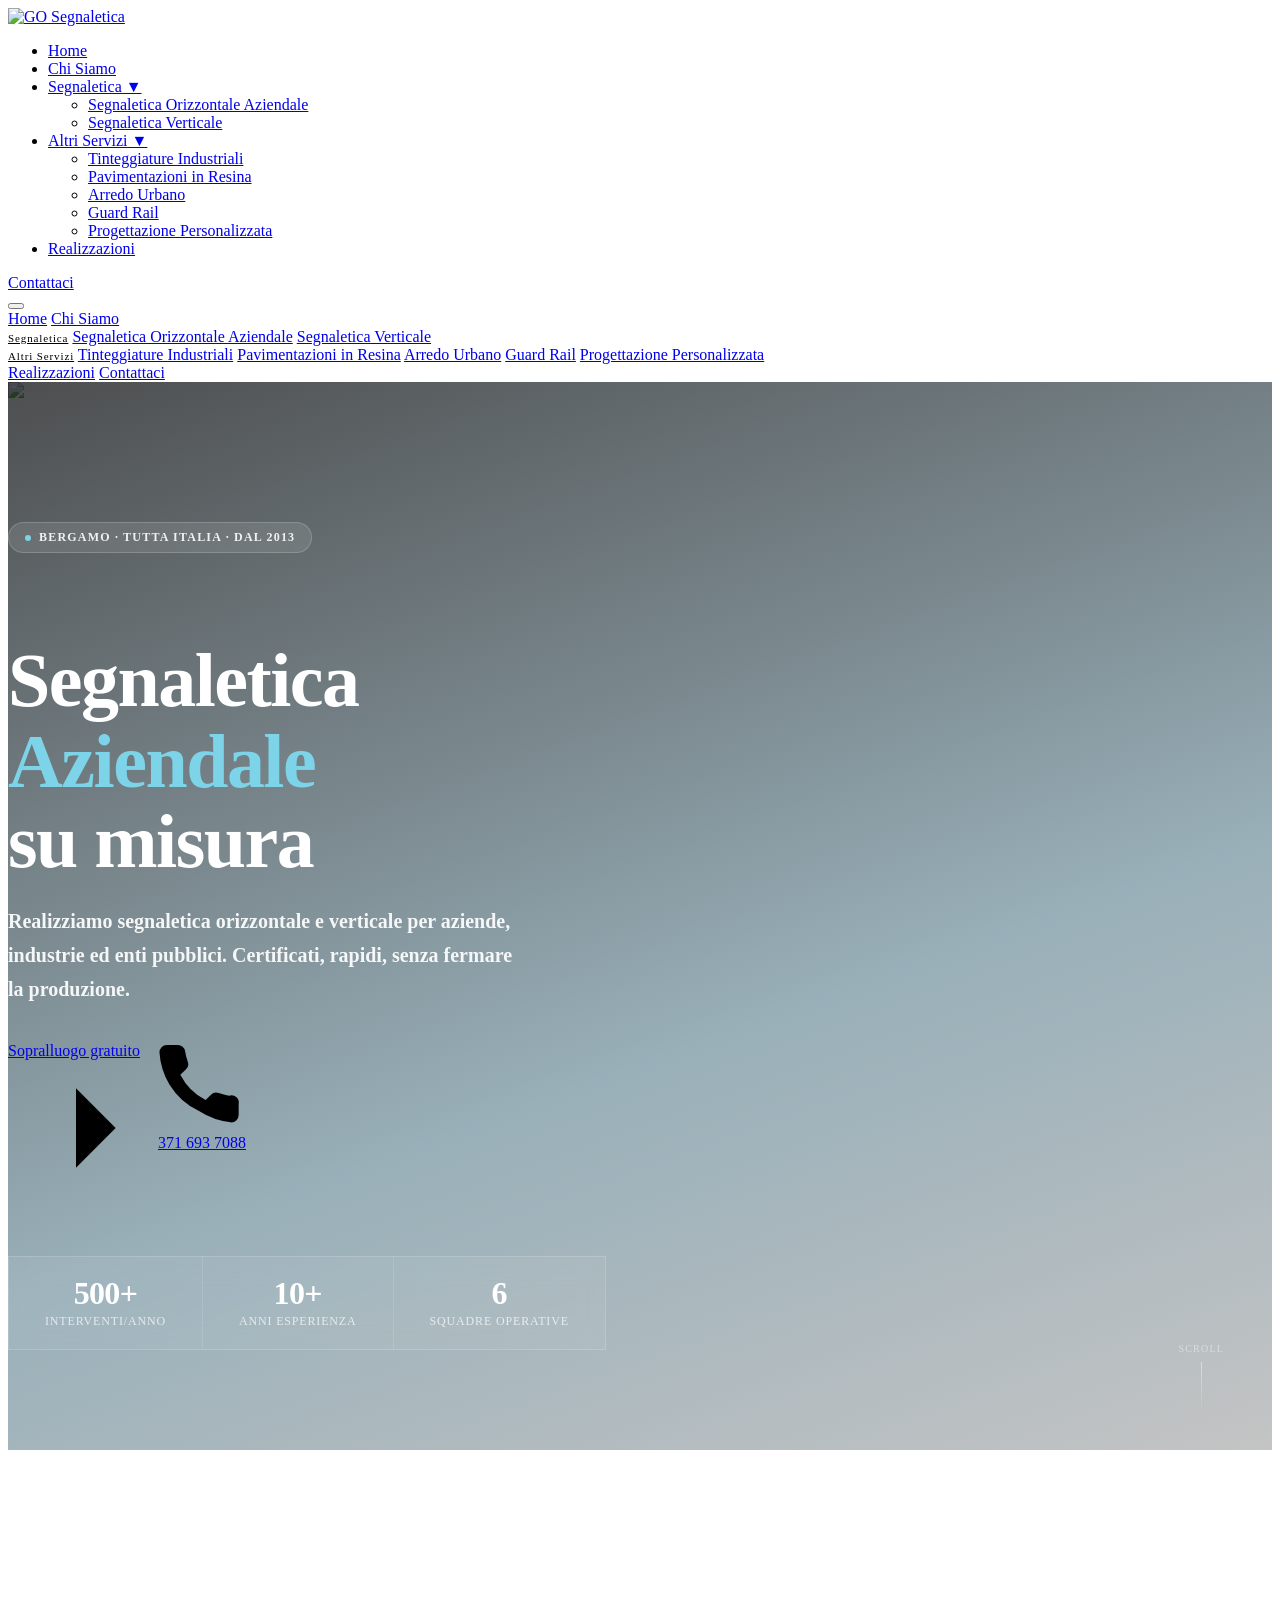
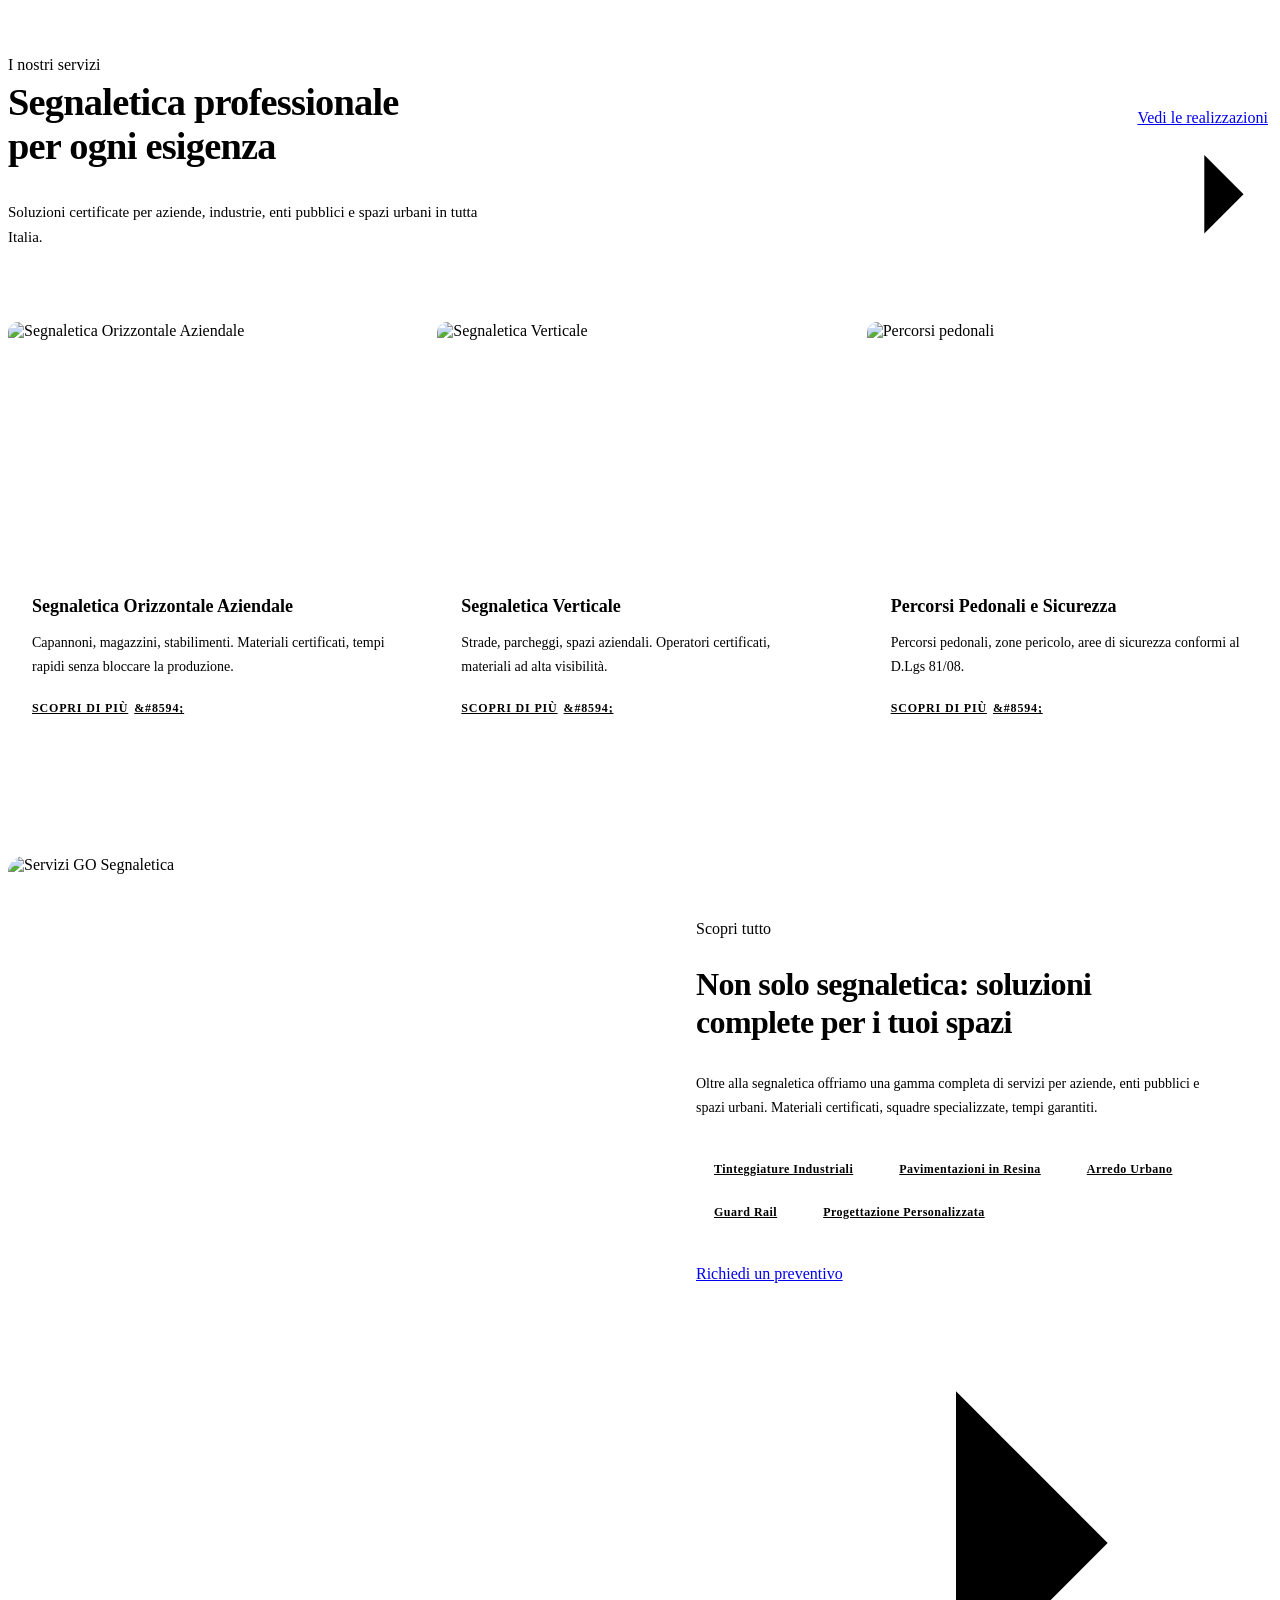
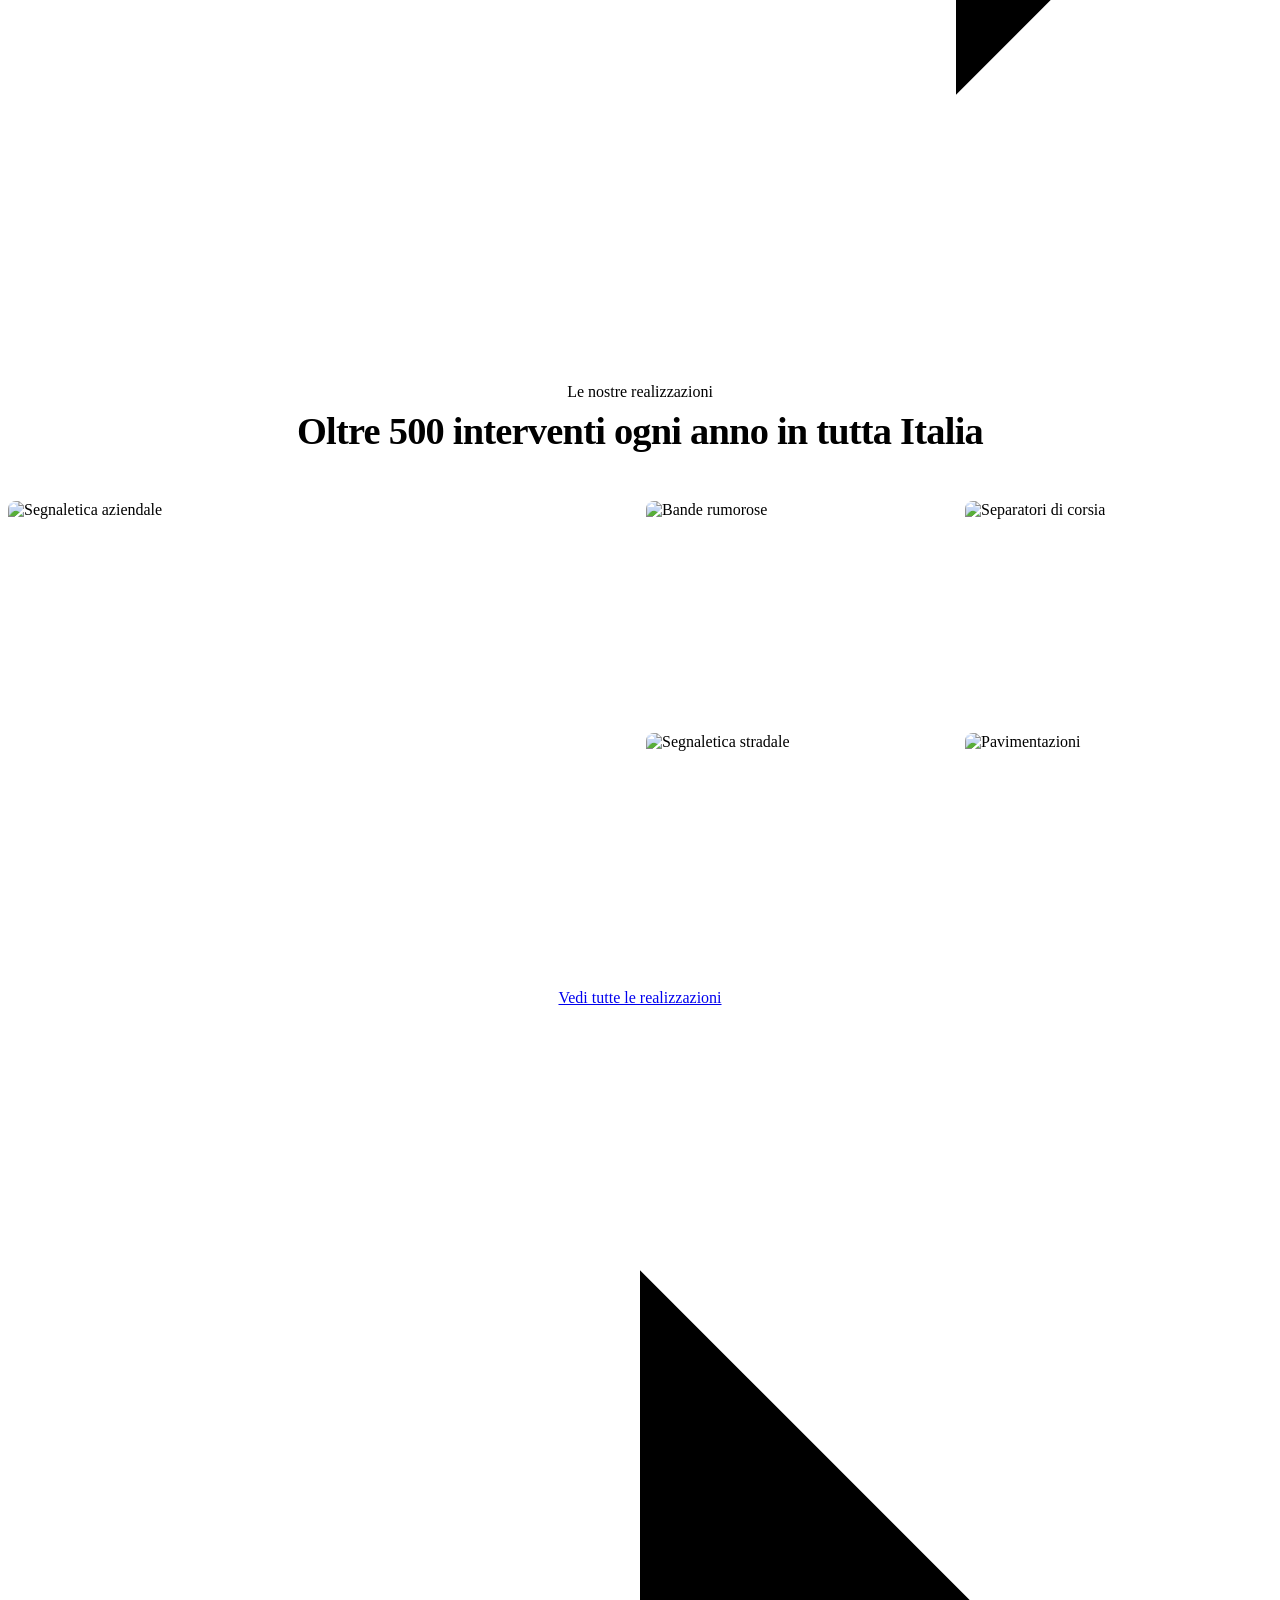
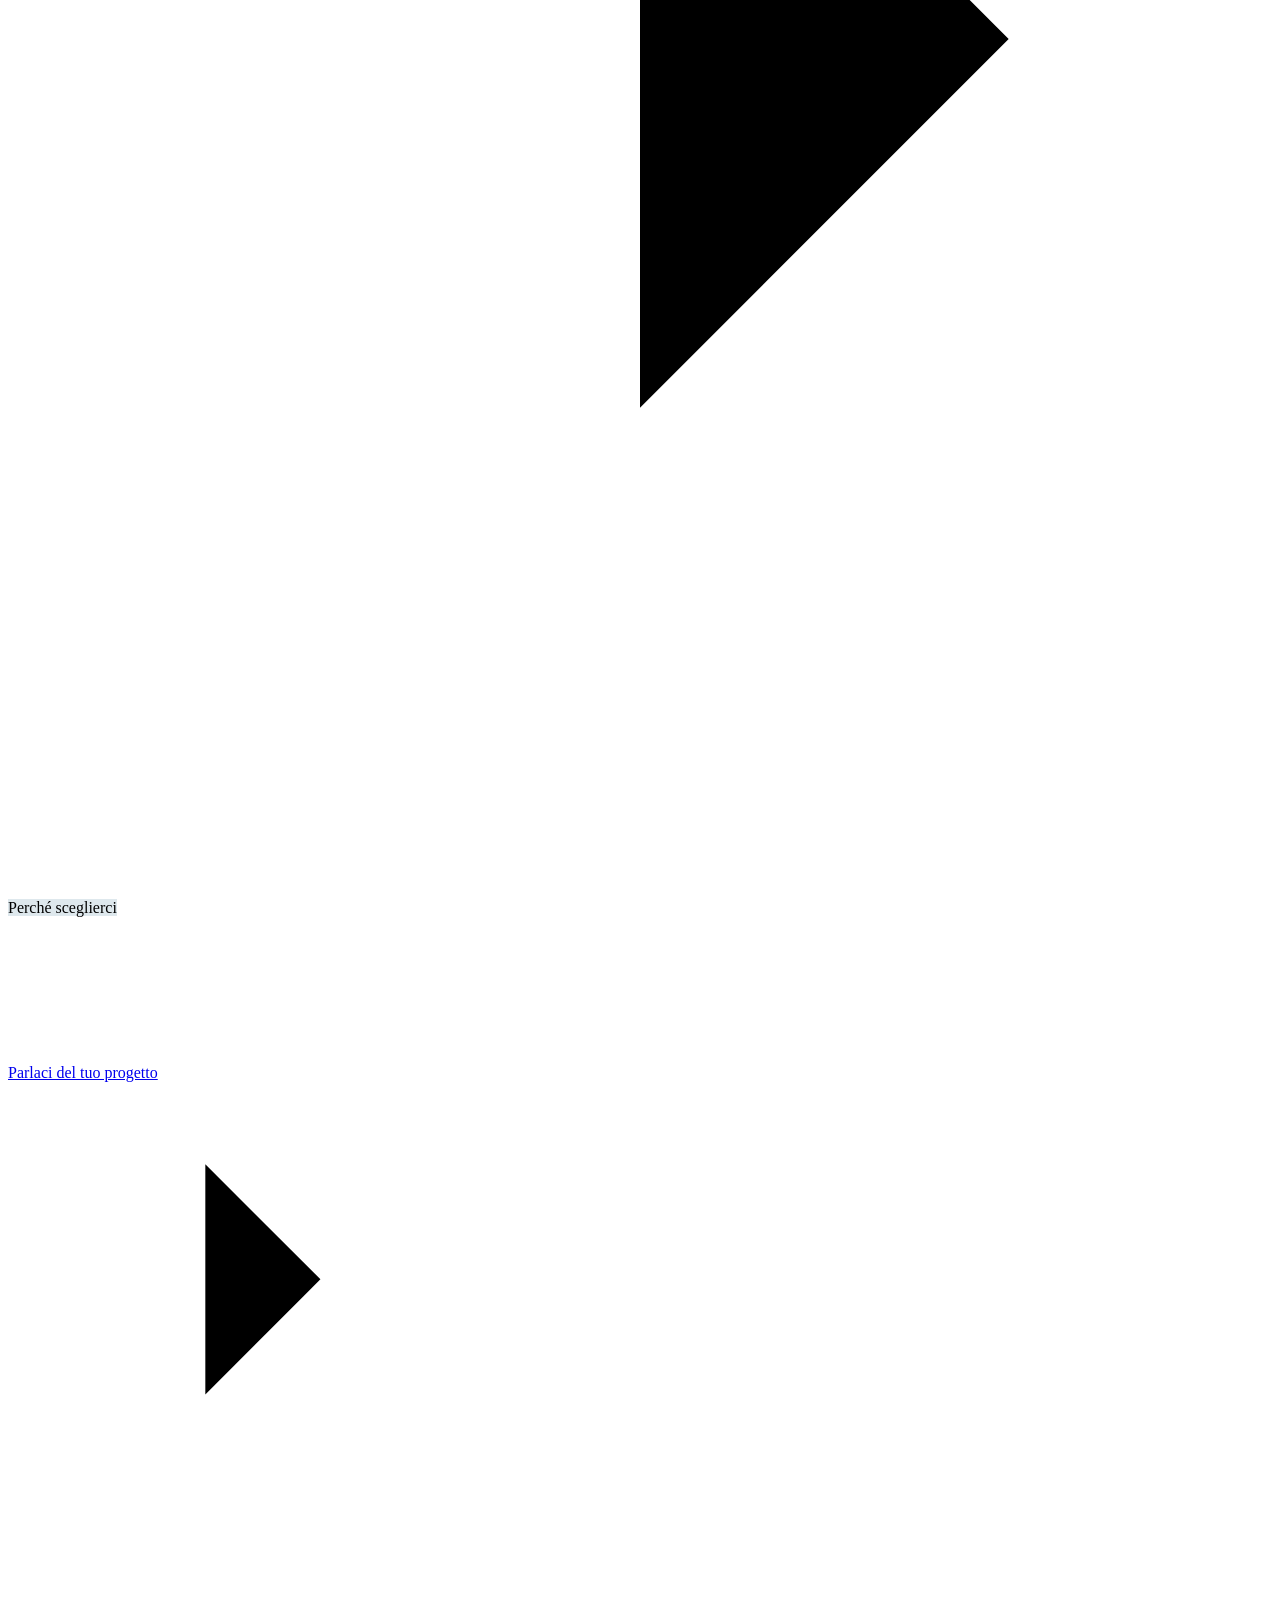
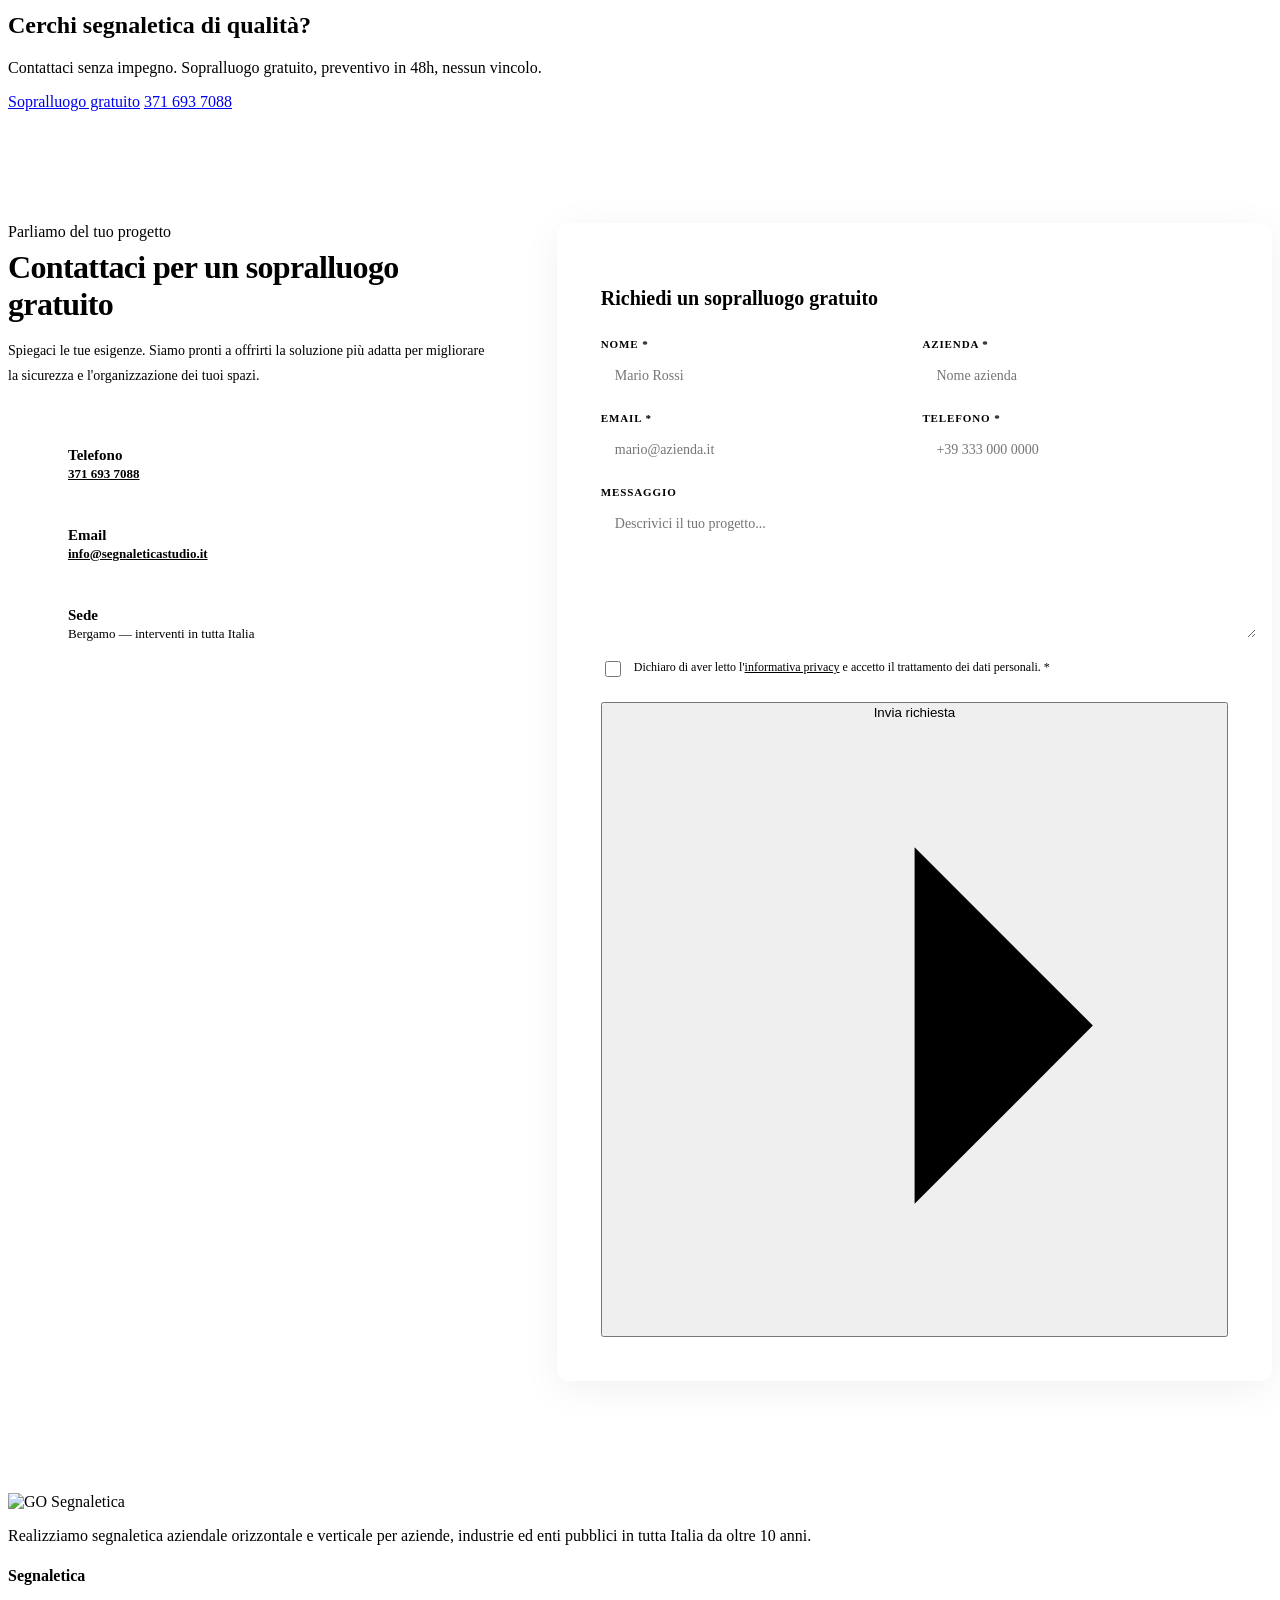
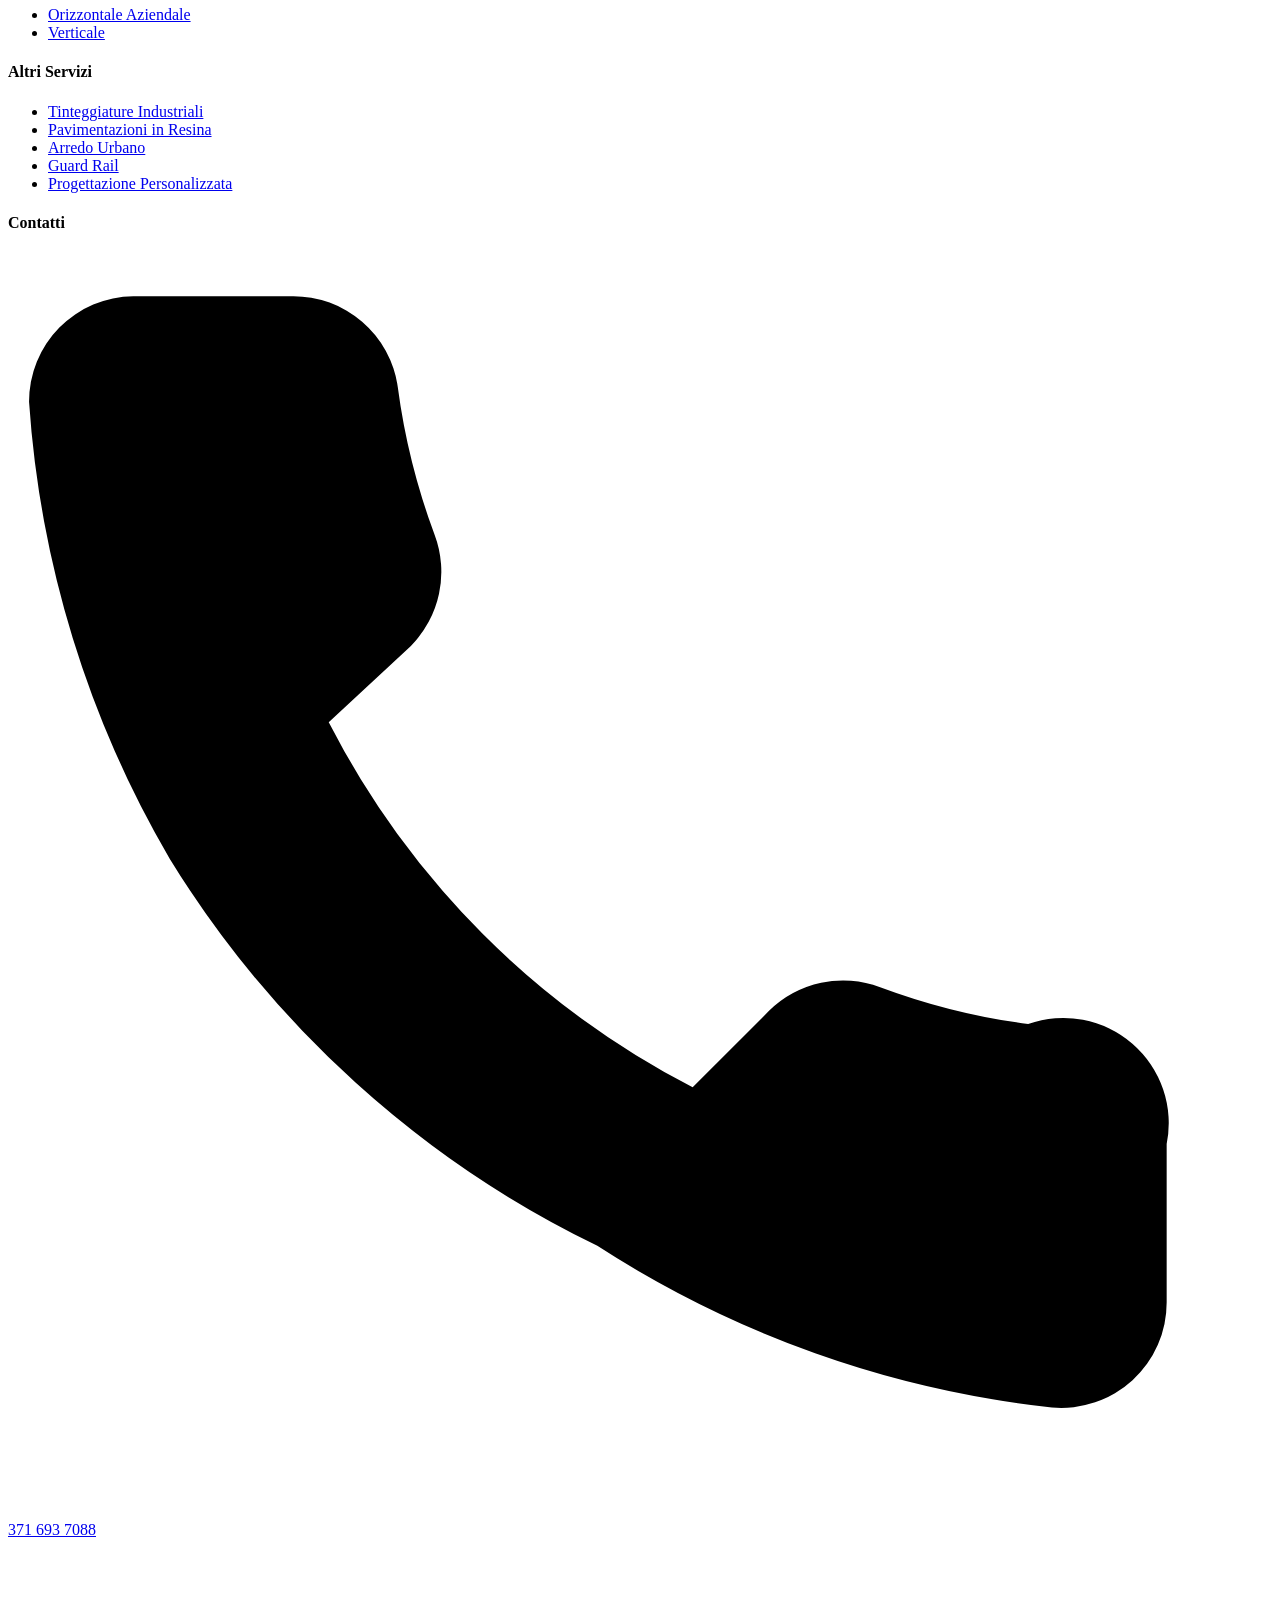
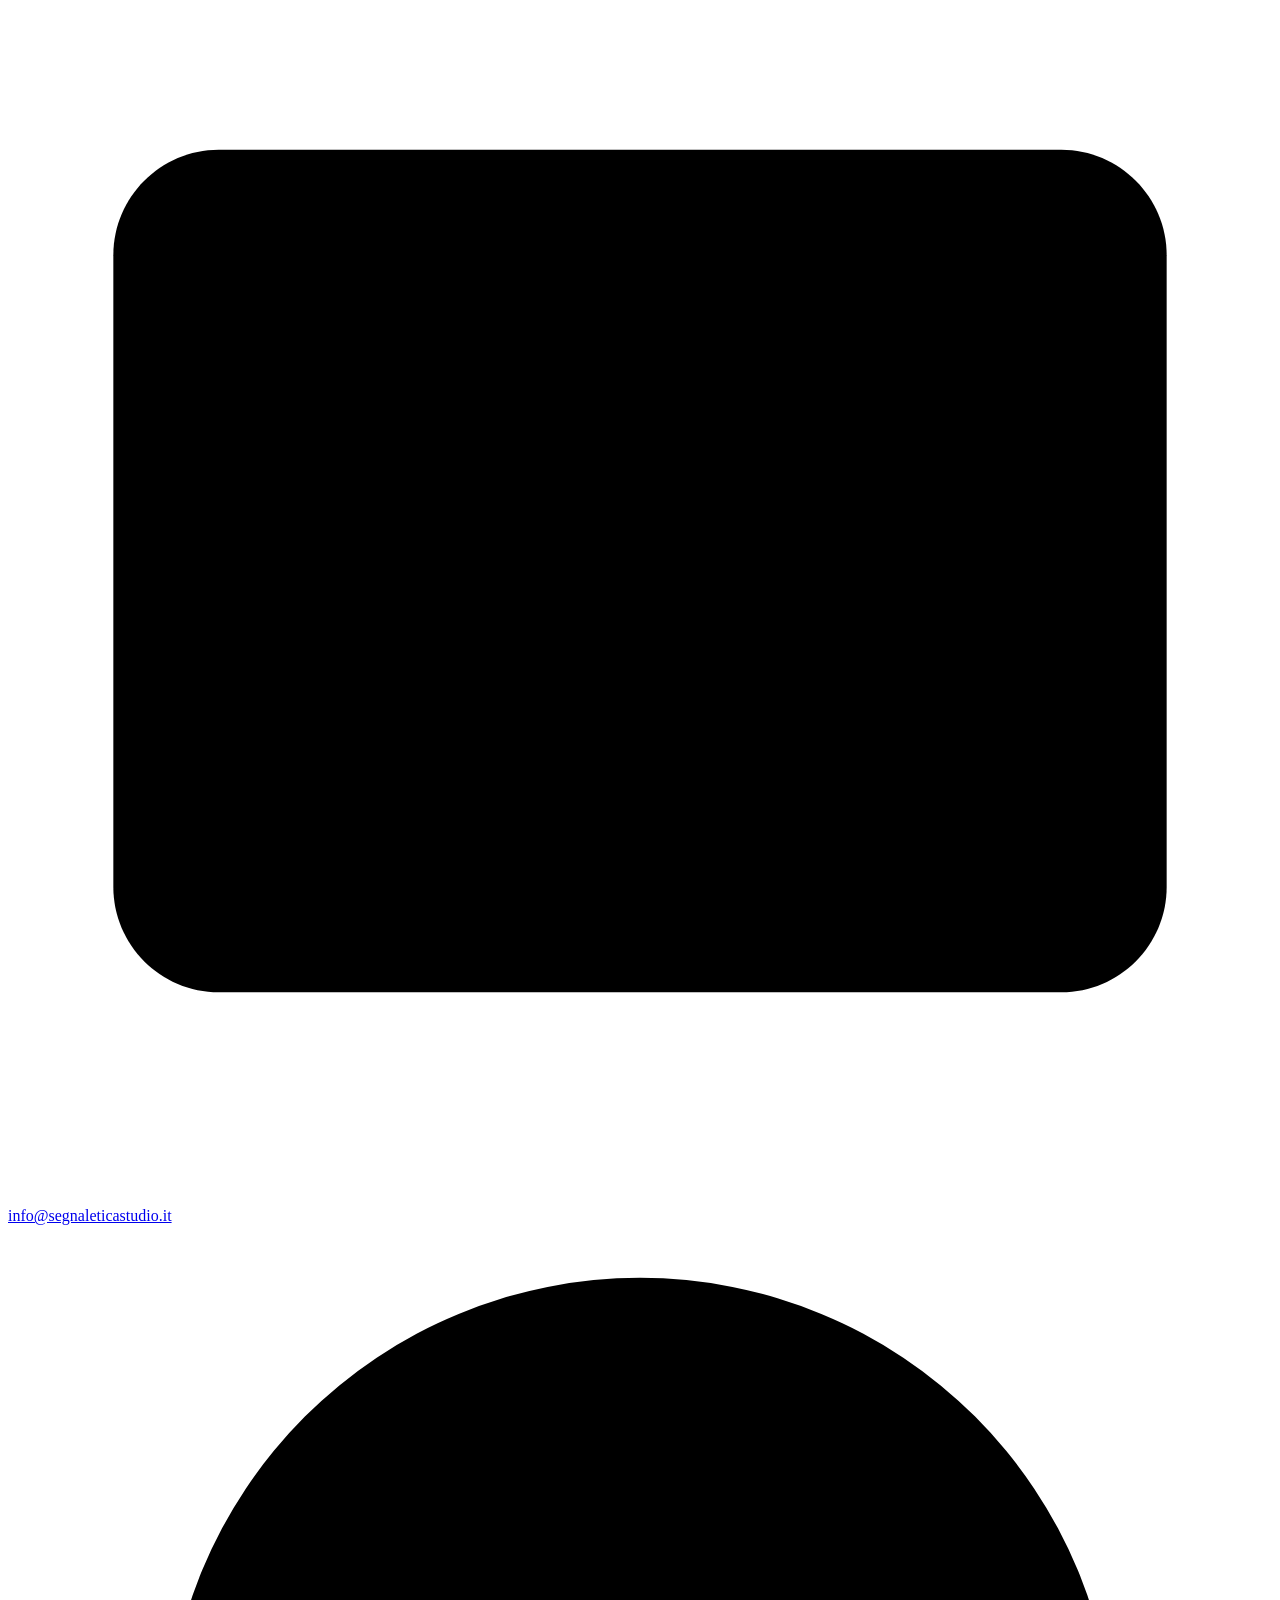
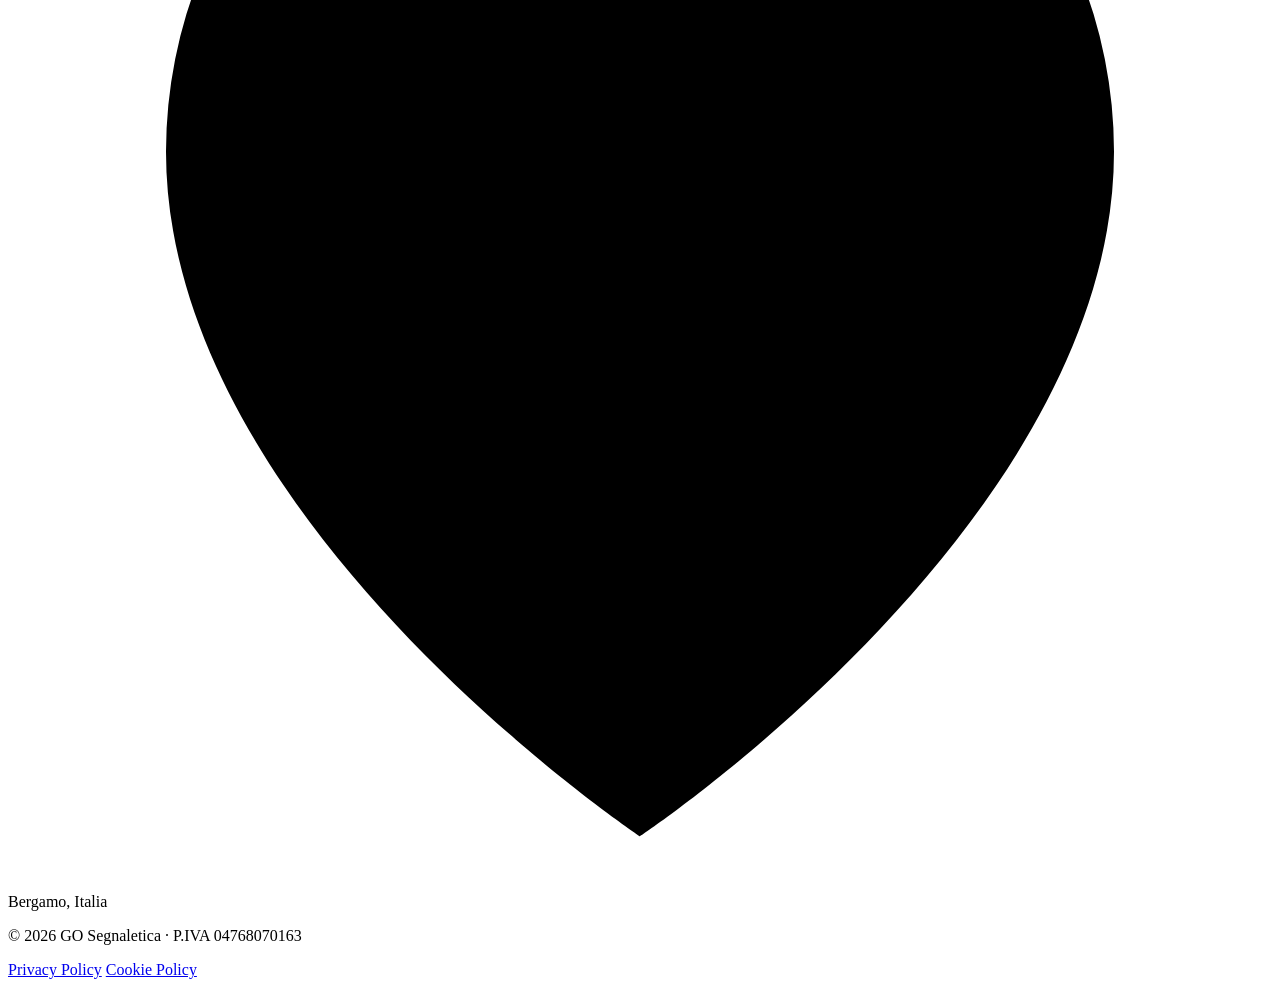
==== commit 65cb32ed: "v3" ====
--- a/index.html
+++ b/index.html
@@ -5,304 +5,170 @@
   <meta name="viewport" content="width=device-width, initial-scale=1.0">
   <title>GO Segnaletica | Segnaletica Aziendale Bergamo</title>
   <meta name="description" content="Realizziamo segnaletica aziendale orizzontale e verticale per aziende, industrie ed enti pubblici in tutta Italia. Bergamo.">
-  <style>
-    :root {
-      --teal:       #346174;
-      --teal-d:     #234f62;
-      --teal-l:     #4a8099;
-      --teal-xl:    #ddedf2;
-      --beige:      #f6f1e9;
-      --beige-d:    #ede5d6;
-      --white:      #ffffff;
-      --offwhite:   #f9f8f6;
-      --ink:        #111314;
-      --ink-mid:    #3d4345;
-      --ink-light:  #6b7275;
-      --border:     #dde2e5;
-      --font:       Arial, Helvetica, sans-serif;
-      --ease:       cubic-bezier(.4,0,.2,1);
-      --r:          6px;
-    }
-    *,*::before,*::after{box-sizing:border-box;margin:0;padding:0}
-    html{scroll-behavior:smooth}
-    body{font-family:var(--font);color:var(--ink);background:var(--white);overflow-x:hidden}
-    img{display:block;width:100%;height:100%;object-fit:cover}
-    a{text-decoration:none;color:inherit}
-    ul{list-style:none}
-    .wrap{max-width:1240px;margin:0 auto;padding:0 28px}
-    .label-tag{display:inline-block;font-size:11px;font-weight:700;letter-spacing:.14em;text-transform:uppercase;color:var(--teal);background:var(--teal-xl);padding:5px 12px;border-radius:100px;margin-bottom:14px}
-
-    /* BUTTONS */
-    .btn{display:inline-flex;align-items:center;gap:8px;padding:14px 28px;border-radius:var(--r);font-family:var(--font);font-size:14px;font-weight:700;letter-spacing:.04em;text-transform:uppercase;cursor:pointer;border:2px solid transparent;transition:all .22s var(--ease)}
-    .btn svg{width:16px;height:16px;stroke:currentColor;fill:none;stroke-width:2;flex-shrink:0;transition:transform .22s}
-    .btn:hover svg{transform:translateX(3px)}
-    .btn-primary{background:var(--teal);color:#fff;border-color:var(--teal)}
-    .btn-primary:hover{background:var(--teal-d);border-color:var(--teal-d);transform:translateY(-2px);box-shadow:0 8px 24px rgba(52,97,116,.28)}
-    .btn-ghost{background:transparent;color:var(--teal);border-color:var(--teal)}
-    .btn-ghost:hover{background:var(--teal);color:#fff;transform:translateY(-2px)}
-    .btn-white{background:#fff;color:var(--teal);border-color:#fff}
-    .btn-white:hover{background:var(--beige);transform:translateY(-2px)}
-    .btn-outline-white{background:transparent;color:#fff;border-color:rgba(255,255,255,.5)}
-    .btn-outline-white:hover{background:rgba(255,255,255,.12);border-color:#fff}
-
-    /* HEADER */
-    header{position:fixed;inset:0 0 auto;z-index:999;transition:background .3s,box-shadow .3s}
-    header.scrolled{background:#fff;box-shadow:0 2px 16px rgba(0,0,0,.08)}
-    header.top{background:transparent}
-    nav.nav-bar{display:flex;align-items:center;justify-content:space-between;height:76px}
-    .logo img{height:46px;width:auto;object-fit:contain;transition:filter .3s}
-    header.top .logo img{filter:brightness(0) invert(1)}
-    .nav-links{display:flex;align-items:center;gap:4px}
-    .nav-links>li>a{display:block;padding:8px 14px;font-size:13px;font-weight:700;letter-spacing:.05em;text-transform:uppercase;border-radius:var(--r);transition:color .2s,background .2s}
-    header.scrolled .nav-links>li>a{color:var(--ink)}
-    header.top .nav-links>li>a{color:rgba(255,255,255,.9)}
-    .nav-links>li>a:hover{background:rgba(52,97,116,.1);color:var(--teal)}
-    header.top .nav-links>li>a:hover{background:rgba(255,255,255,.15);color:#fff}
-    .has-drop{position:relative}
-    .has-drop:hover .drop{opacity:1;pointer-events:all;transform:translateY(0)}
-    .drop{position:absolute;top:calc(100% + 10px);left:0;background:#fff;border:1px solid var(--border);border-radius:var(--r);box-shadow:0 12px 40px rgba(0,0,0,.1);min-width:250px;opacity:0;pointer-events:none;transform:translateY(-8px);transition:opacity .2s,transform .2s}
-    .drop li a{display:block;padding:12px 18px;font-size:13px;color:var(--ink-mid);transition:background .15s,color .15s}
-    .drop li a:hover{background:var(--teal-xl);color:var(--teal)}
-    .drop-box{background:#fff;border:1px solid var(--border);border-radius:var(--r);box-shadow:0 12px 40px rgba(0,0,0,.1);overflow:hidden}
-    .drop{padding-top:10px!important;background:transparent!important;border:none!important;box-shadow:none!important}
-
-    .nav-cta-wrap{margin-left:12px}
-    .burger{display:none;flex-direction:column;gap:5px;background:none;border:none;cursor:pointer;padding:6px}
-    .burger span{display:block;width:24px;height:2px;background:var(--ink);border-radius:2px;transition:transform .25s,opacity .25s}
-    header.top .burger span{background:#fff}
-    .burger.open span:nth-child(1){transform:translateY(7px) rotate(45deg)}
-    .burger.open span:nth-child(2){opacity:0}
-    .burger.open span:nth-child(3){transform:translateY(-7px) rotate(-45deg)}
-    .mob{display:none;background:#fff;border-top:1px solid var(--border);padding:8px 0 24px}
-    .mob.open{display:block}
-    .mob a{display:block;padding:12px 28px;font-size:14px;font-weight:700;text-transform:uppercase;letter-spacing:.04em;color:var(--ink);border-bottom:1px solid var(--offwhite)}
-    .mob a:hover{color:var(--teal);background:var(--beige)}
-    .mob .msub a{padding-left:44px;font-weight:400;text-transform:none;font-size:13px;color:var(--ink-light)}
-    .mob-btn{margin:16px 28px 0!important;display:block!important;text-align:center;border-radius:var(--r)!important}
-
-    /* HERO */
-    .hero{position:relative;min-height:100vh;display:flex;align-items:flex-end;overflow:hidden;color:#fff}
-    .hero-bg{position:absolute;inset:0;z-index:0}
-    .hero-bg::after{content:'';position:absolute;inset:0;background:linear-gradient(160deg,rgba(17,19,20,.75) 0%,rgba(52,97,116,.5) 60%,rgba(17,19,20,.25) 100%)}
-    .hero-inner{position:relative;z-index:1;width:100%;padding-top:140px;padding-bottom:100px}
-    .hero-content{max-width:680px}
-    .hero-eyebrow{display:inline-flex;align-items:center;gap:8px;background:rgba(255,255,255,.1);backdrop-filter:blur(8px);border:1px solid rgba(255,255,255,.18);border-radius:100px;padding:7px 16px;font-size:12px;font-weight:700;letter-spacing:.1em;text-transform:uppercase;color:rgba(255,255,255,.9);margin-bottom:24px}
-    .hero-eyebrow span{width:6px;height:6px;background:#7dd4e8;border-radius:50%;flex-shrink:0}
-    .hero h1{font-size:clamp(38px,6vw,76px);font-weight:700;line-height:1.06;letter-spacing:-.02em;margin-bottom:22px}
-    .hero h1 em{font-style:normal;color:#7dd4e8}
-    .hero-sub{font-size:clamp(16px,1.8vw,20px);font-weight:700;color:rgba(255,255,255,.92);line-height:1.7;max-width:520px;margin-bottom:36px}
-    .hero-actions{display:flex;gap:14px;flex-wrap:wrap;margin-bottom:56px}
-    .hero-stats{display:inline-flex;border:1px solid rgba(255,255,255,.16);border-radius:var(--r);backdrop-filter:blur(12px);background:rgba(255,255,255,.06);overflow:hidden}
-    .hero-stat{padding:20px 36px;border-right:1px solid rgba(255,255,255,.12);text-align:center}
-    .hero-stat:last-child{border-right:none}
-    .hero-stat-n{font-size:32px;font-weight:700;line-height:1;color:#fff;letter-spacing:-.02em}
-    .hero-stat-l{font-size:12px;color:rgba(255,255,255,.72);margin-top:5px;text-transform:uppercase;letter-spacing:.07em}
-    .scroll-cue{position:absolute;bottom:36px;right:48px;z-index:1;display:flex;flex-direction:column;align-items:center;gap:8px;font-size:10px;letter-spacing:.12em;text-transform:uppercase;color:rgba(255,255,255,.45)}
-    .scroll-line{width:1px;height:52px;background:linear-gradient(to bottom,rgba(255,255,255,.45),transparent);animation:sl 2s infinite}
-    @keyframes sl{0%,100%{opacity:1}50%{opacity:.3}}
-
-    /* TRUST */
-    .trust{background:var(--teal)}
-    .trust-inner{display:grid;grid-template-columns:repeat(4,1fr)}
-    .trust-item{padding:26px 22px;display:flex;align-items:center;gap:14px;border-right:1px solid rgba(255,255,255,.15)}
-    .trust-item:last-child{border-right:none}
-    .trust-ico{width:42px;height:42px;background:rgba(255,255,255,.12);border-radius:9px;display:flex;align-items:center;justify-content:center;flex-shrink:0}
-    .trust-ico svg{width:19px;height:19px;fill:none;stroke:#fff;stroke-width:2;stroke-linecap:round;stroke-linejoin:round}
-    .trust-text strong{display:block;font-size:15px;font-weight:700;color:#fff;line-height:1.2}
-    .trust-text span{font-size:13px;color:rgba(255,255,255,.72);margin-top:3px;display:block}
-
-    /* SERVICES */
-    .services{padding:112px 0;background:var(--white)}
-    .sec-head{display:flex;align-items:flex-end;justify-content:space-between;gap:24px;margin-bottom:56px;flex-wrap:wrap}
-    .sec-head-left h2{font-size:clamp(28px,3vw,44px);font-weight:700;line-height:1.15;letter-spacing:-.02em;margin-top:6px}
-    .sec-head-left p{font-size:15px;color:var(--ink-light);line-height:1.7;max-width:500px;margin-top:10px}
-    .srv-grid{display:grid;grid-template-columns:repeat(3,1fr);gap:24px}
-    .srv-card{border-radius:10px;overflow:hidden;background:var(--offwhite);border:1px solid var(--border);transition:transform .25s var(--ease),box-shadow .25s var(--ease)}
-    .srv-card:hover{transform:translateY(-6px);box-shadow:0 20px 48px rgba(52,97,116,.14)}
-    .srv-img{height:230px;overflow:hidden;position:relative}
-    .srv-img img{width:100%;height:100%;object-fit:cover;transition:transform .45s var(--ease)}
-    .srv-card:hover .srv-img img{transform:scale(1.07)}
-    .srv-tag{position:absolute;top:14px;left:14px;background:var(--teal);color:#fff;font-size:10px;font-weight:700;letter-spacing:.1em;text-transform:uppercase;padding:4px 10px;border-radius:100px}
-    .srv-body{padding:26px 24px 28px}
-    .srv-body h3{font-size:18px;font-weight:700;margin-bottom:10px;color:var(--ink)}
-    .srv-body p{font-size:14px;color:var(--ink-light);line-height:1.7;margin-bottom:20px}
-    .srv-link{display:inline-flex;align-items:center;gap:6px;font-size:12px;font-weight:700;color:var(--teal);text-transform:uppercase;letter-spacing:.07em;transition:gap .2s}
-    .srv-card:hover .srv-link{gap:10px}
-    .srv-link::after{content:'→'}
-
-    /* ALTRI */
-    .altri{padding:0 0 112px}
-    .altri-wrap{background:var(--beige);border-radius:16px;overflow:hidden;display:grid;grid-template-columns:1fr 1fr}
-    .altri-img{position:relative;min-height:520px}
-    .altri-img img{width:100%;height:100%;object-fit:cover}
-    .altri-body{padding:64px 56px;display:flex;flex-direction:column;justify-content:center}
-    .altri-body h2{font-size:clamp(24px,2.5vw,38px);font-weight:700;line-height:1.2;letter-spacing:-.02em;margin-bottom:16px}
-    .altri-body p{font-size:14px;color:var(--ink-mid);line-height:1.75;margin-bottom:32px}
-    .pills{display:flex;flex-wrap:wrap;gap:10px;margin-bottom:36px}
-    .pill{display:inline-block;padding:9px 18px;border:1.5px solid var(--teal);border-radius:100px;font-size:12px;font-weight:700;color:var(--teal);letter-spacing:.04em;transition:background .2s,color .2s}
-    .pill:hover{background:var(--teal);color:#fff}
-
-    /* GALLERY */
-    .gallery{padding:0 0 112px;background:var(--white)}
-    .gallery-head{text-align:center;margin-bottom:48px}
-    .gallery-head h2{font-size:clamp(26px,3vw,42px);font-weight:700;letter-spacing:-.02em;margin-top:8px}
-    .gal-grid{display:grid;grid-template-columns:repeat(4,1fr);grid-template-rows:220px 220px;gap:12px}
-    .gal-cell{border-radius:8px;overflow:hidden;position:relative;background:var(--border)}
-    .gal-cell:first-child{grid-column:1/3;grid-row:1/3}
-    .gal-cell img{width:100%;height:100%;object-fit:cover;transition:transform .4s var(--ease)}
-    .gal-cell:hover img{transform:scale(1.06)}
-    .gal-label{position:absolute;bottom:0;left:0;right:0;padding:18px 16px 14px;background:linear-gradient(to top,rgba(17,19,20,.7),transparent);color:#fff;font-size:11px;font-weight:700;letter-spacing:.06em;text-transform:uppercase;opacity:0;transform:translateY(6px);transition:opacity .25s,transform .25s}
-    .gal-cell:hover .gal-label{opacity:1;transform:translateY(0)}
-    .gal-more{text-align:center;margin-top:36px}
-
-    /* STRENGTHS */
-    .strengths{padding:112px 0;background:var(--ink)}
-    .str-inner{display:grid;grid-template-columns:1fr 2fr;gap:80px;align-items:center}
-    .str-left h2{font-size:clamp(28px,3vw,44px);font-weight:700;color:#fff;line-height:1.15;letter-spacing:-.02em;margin-top:8px}
-    .str-left p{font-size:14px;color:rgba(255,255,255,.5);line-height:1.75;margin-top:14px}
-    .str-left .btn{margin-top:32px}
-    .str-grid{display:grid;grid-template-columns:1fr 1fr;gap:2px}
-    .str-item{background:rgba(255,255,255,.04);padding:36px 32px;border:1px solid rgba(255,255,255,.07);transition:background .25s}
-    .str-item:hover{background:rgba(255,255,255,.08)}
-    .str-item:nth-child(1){border-radius:10px 0 0 0}
-    .str-item:nth-child(2){border-radius:0 10px 0 0}
-    .str-item:nth-child(3){border-radius:0 0 0 10px}
-    .str-item:nth-child(4){border-radius:0 0 10px 0}
-    .str-n{font-size:52px;font-weight:700;color:#fff;line-height:1;letter-spacing:-.03em}
-    .str-n span{font-size:28px;color:var(--teal-l)}
-    .str-item h3{font-size:15px;font-weight:700;color:rgba(255,255,255,.85);margin:10px 0 8px}
-    .str-item p{font-size:13px;color:rgba(255,255,255,.42);line-height:1.65}
-
-    /* CTA BAND */
-    .cta-wrap{padding:80px 0;background:var(--offwhite)}
-    .cta-band{background:linear-gradient(135deg,var(--teal-d) 0%,var(--teal) 55%,var(--teal-l) 100%);border-radius:16px;padding:72px 64px;display:grid;grid-template-columns:1fr auto;gap:48px;align-items:center;position:relative;overflow:hidden}
-    .cta-band::before{content:'';position:absolute;right:-80px;top:-80px;width:380px;height:380px;border-radius:50%;background:rgba(255,255,255,.04);pointer-events:none}
-    .cta-text h2{font-size:clamp(24px,3vw,40px);font-weight:700;color:#fff;line-height:1.2;letter-spacing:-.02em;margin-bottom:12px}
-    .cta-text p{font-size:15px;color:rgba(255,255,255,.72)}
-    .cta-actions{display:flex;flex-direction:column;gap:12px;flex-shrink:0}
-
-    /* CONTACT */
-    .contact{padding:112px 0;background:var(--offwhite)}
-    .contact-grid{display:grid;grid-template-columns:1fr 1.5fr;gap:72px;align-items:start}
-    .contact-info h2{font-size:clamp(26px,2.5vw,38px);font-weight:700;letter-spacing:-.02em;margin-top:8px;margin-bottom:16px}
-    .contact-info > p{font-size:14px;color:var(--ink-light);line-height:1.75;margin-bottom:36px}
-    .c-item{display:flex;align-items:center;gap:16px;padding:18px 0;border-bottom:1px solid var(--border)}
-    .c-icon{width:44px;height:44px;background:var(--teal-xl);border-radius:10px;display:flex;align-items:center;justify-content:center;flex-shrink:0}
-    .c-icon svg{width:20px;height:20px;fill:none;stroke:var(--teal);stroke-width:2}
-    .c-text{font-size:13px;color:var(--ink-light)}
-    .c-text strong{display:block;font-size:15px;color:var(--ink);margin-bottom:2px}
-    .c-text a{color:var(--teal);font-weight:700}
-    .cform{background:#fff;border-radius:12px;padding:44px;box-shadow:0 8px 40px rgba(0,0,0,.06);border:1px solid var(--border)}
-    .cform h3{font-size:20px;font-weight:700;margin-bottom:28px}
-    .frow{display:grid;grid-template-columns:1fr 1fr;gap:16px}
-    .fg{margin-bottom:16px}
-    .fg label{display:block;font-size:11px;font-weight:700;letter-spacing:.08em;text-transform:uppercase;color:var(--ink-mid);margin-bottom:6px}
-    .fg label .r{color:var(--teal)}
-    .fg input,.fg textarea{width:100%;padding:12px 14px;border:1.5px solid var(--border);border-radius:var(--r);font-family:var(--font);font-size:14px;color:var(--ink);background:#fff;outline:none;transition:border-color .2s,box-shadow .2s}
-    .fg input:focus,.fg textarea:focus{border-color:var(--teal);box-shadow:0 0 0 3px rgba(52,97,116,.1)}
-    .fg textarea{min-height:110px;resize:vertical}
-    .priv{display:flex;gap:10px;align-items:flex-start;margin-bottom:22px}
-    .priv input[type=checkbox]{margin-top:3px;accent-color:var(--teal);flex-shrink:0;width:16px;height:16px}
-    .priv label{font-size:12px;color:var(--ink-light);line-height:1.55}
-    .priv a{color:var(--teal);text-decoration:underline}
-    .fstatus{padding:13px 16px;border-radius:var(--r);font-size:13px;font-weight:700;margin-bottom:14px;display:none}
-    .fstatus.ok{background:#e8f5e9;color:#2e7d32;display:block}
-    .fstatus.err{background:#fdecea;color:#c62828;display:block}
-
-    /* FOOTER */
-    footer{background:#0d1214;color:#fff;padding:72px 0 0}
-    .ft-grid{display:grid;grid-template-columns:1.6fr 1fr 1fr 1fr;gap:56px;padding-bottom:56px}
-    .ft-brand img{height:42px;width:auto;object-fit:contain;filter:brightness(0) invert(1);margin-bottom:16px}
-    .ft-brand p{font-size:13px;color:rgba(255,255,255,.38);line-height:1.7}
-    .ft-col h4{font-size:10px;font-weight:700;letter-spacing:.12em;text-transform:uppercase;color:rgba(255,255,255,.32);margin-bottom:18px}
-    .ft-col li{margin-bottom:10px}
-    .ft-col li a{font-size:13px;color:rgba(255,255,255,.58);transition:color .2s}
-    .ft-col li a:hover{color:#fff}
-    .ft-ci{display:flex;align-items:center;gap:10px;margin-bottom:12px}
-    .ft-ci svg{width:15px;height:15px;fill:none;stroke:var(--teal-l);stroke-width:2;flex-shrink:0}
-    .ft-ci a,.ft-ci span{font-size:13px;color:rgba(255,255,255,.58);transition:color .2s}
-    .ft-ci a:hover{color:#fff}
-    .ft-bottom{border-top:1px solid rgba(255,255,255,.07);padding:22px 0;display:flex;justify-content:space-between;align-items:center;flex-wrap:wrap;gap:12px}
-    .ft-bottom p{font-size:12px;color:rgba(255,255,255,.27)}
-    .ft-bottom a{color:rgba(255,255,255,.4);transition:color .2s}
-    .ft-bottom a:hover{color:#fff}
-    .ft-legal{display:flex;gap:20px}
-
-    /* ANIMATE */
-    .fade{transition:opacity .65s var(--ease),transform .65s var(--ease)}
-    .fade.in{}
-
-    /* RESPONSIVE */
-    @media(max-width:1024px){
-      .nav-links,.nav-cta-wrap{display:none}
-      .burger{display:flex}
-      .trust-inner{grid-template-columns:1fr 1fr}
-      .trust-item:nth-child(2){border-right:none}
-      .trust-item{border-bottom:1px solid rgba(255,255,255,.12)}
-      .srv-grid{grid-template-columns:1fr 1fr}
-      .altri-wrap{grid-template-columns:1fr}
-      .altri-img{min-height:300px}
-      .gal-grid{grid-template-columns:repeat(3,1fr);grid-template-rows:200px 200px}
-      .gal-cell:first-child{grid-column:1/2;grid-row:1/2}
-      .str-inner{grid-template-columns:1fr;gap:48px}
-      .cta-band{grid-template-columns:1fr;padding:52px 40px;text-align:center}
-      .cta-actions{flex-direction:row;justify-content:center}
-      .contact-grid{grid-template-columns:1fr;gap:40px}
-      .ft-grid{grid-template-columns:1fr 1fr;gap:40px}
-    }
-    @media(max-width:640px){
-      .hero-stats{flex-direction:column;width:100%}
-      .hero-stat{border-right:none;border-bottom:1px solid rgba(255,255,255,.12)}
-      .hero-stat:last-child{border-bottom:none}
-      .trust-inner{grid-template-columns:1fr}
-      .trust-item{border-right:none}
-      .srv-grid{grid-template-columns:1fr}
-      .gal-grid{grid-template-columns:1fr 1fr;grid-template-rows:160px 160px 160px}
-      .gal-cell:first-child{grid-column:1/3;grid-row:1/2}
-      .str-grid{grid-template-columns:1fr}
-      .str-item{border-radius:0!important}
-      .cta-band{border-radius:0;margin:0;padding:48px 24px}
-      .cta-actions{flex-direction:column}
-      .cform{padding:28px 18px}
-      .frow,.contact-grid{grid-template-columns:1fr}
-      .ft-grid{grid-template-columns:1fr;gap:32px}
-      .ft-bottom{flex-direction:column;text-align:center}
-      .scroll-cue{display:none}
-    }
-  </style>
-<!-- Google Tag Manager -->
+  <!-- Google Tag Manager -->
 <script>(function(w,d,s,l,i){w[l]=w[l]||[];w[l].push({'gtm.start':
 new Date().getTime(),event:'gtm.js'});var f=d.getElementsByTagName(s)[0],
 j=d.createElement(s),dl=l!='dataLayer'?'&l='+l:'';j.async=true;j.src=
 'https://www.googletagmanager.com/gtm.js?id='+i+dl;f.parentNode.insertBefore(j,f);
 })(window,document,'script','dataLayer','GTM-5P7ZND5G');</script>
 <!-- End Google Tag Manager -->
+  <link rel="stylesheet" href="/segnaleticastudio/common.css">
+  <style>
+.hero{position:relative;min-height:100vh;display:flex;align-items:flex-end;overflow:hidden;color:#fff}
+.hero-bg{position:absolute;inset:0;z-index:0}
+.hero-bg::after{content:'';position:absolute;inset:0;background:linear-gradient(160deg,rgba(17,19,20,.75) 0%,rgba(52,97,116,.5) 60%,rgba(17,19,20,.25) 100%)}
+.hero-inner{position:relative;z-index:1;width:100%;padding-top:140px;padding-bottom:100px}
+.hero-content{max-width:680px}
+.hero-eyebrow{display:inline-flex;align-items:center;gap:8px;background:rgba(255,255,255,.1);backdrop-filter:blur(8px);border:1px solid rgba(255,255,255,.18);border-radius:100px;padding:7px 16px;font-size:12px;font-weight:700;letter-spacing:.1em;text-transform:uppercase;color:rgba(255,255,255,.9);margin-bottom:24px}
+.hero-eyebrow span{width:6px;height:6px;background:#7dd4e8;border-radius:50%;flex-shrink:0}
+.hero h1{font-size:clamp(38px,6vw,76px);font-weight:700;line-height:1.06;letter-spacing:-.02em;margin-bottom:22px}
+.hero h1 em{font-style:normal;color:#7dd4e8}
+.hero-sub{font-size:clamp(16px,1.8vw,20px);font-weight:700;color:rgba(255,255,255,.92);line-height:1.7;max-width:520px;margin-bottom:36px}
+.hero-actions{display:flex;gap:14px;flex-wrap:wrap;margin-bottom:56px}
+.hero-stats{display:inline-flex;border:1px solid rgba(255,255,255,.16);border-radius:var(--r);backdrop-filter:blur(12px);background:rgba(255,255,255,.06);overflow:hidden}
+.hero-stat{padding:20px 36px;border-right:1px solid rgba(255,255,255,.12);text-align:center}
+.hero-stat:last-child{border-right:none}
+.hero-stat-n{font-size:32px;font-weight:700;line-height:1;color:#fff;letter-spacing:-.02em}
+.hero-stat-l{font-size:12px;color:rgba(255,255,255,.72);margin-top:5px;text-transform:uppercase;letter-spacing:.07em}
+.scroll-cue{position:absolute;bottom:36px;right:48px;z-index:1;display:flex;flex-direction:column;align-items:center;gap:8px;font-size:10px;letter-spacing:.12em;text-transform:uppercase;color:rgba(255,255,255,.45)}
+.scroll-line{width:1px;height:52px;background:linear-gradient(to bottom,rgba(255,255,255,.45),transparent);animation:sl 2s infinite}
+@keyframes sl{0%,100%{opacity:1}50%{opacity:.3}}
+.trust{background:var(--teal)}
+.trust-inner{display:grid;grid-template-columns:repeat(4,1fr)}
+.trust-item{padding:26px 22px;display:flex;align-items:center;gap:14px;border-right:1px solid rgba(255,255,255,.15)}
+.trust-item:last-child{border-right:none}
+.trust-ico{width:42px;height:42px;background:rgba(255,255,255,.12);border-radius:9px;display:flex;align-items:center;justify-content:center;flex-shrink:0}
+.trust-ico svg{width:19px;height:19px;fill:none;stroke:#fff;stroke-width:2;stroke-linecap:round;stroke-linejoin:round}
+.trust-text strong{display:block;font-size:15px;font-weight:700;color:#fff;line-height:1.2}
+.trust-text span{font-size:13px;color:rgba(255,255,255,.72);margin-top:3px;display:block}
+.services{padding:112px 0;background:var(--white)}
+.sec-head{display:flex;align-items:flex-end;justify-content:space-between;gap:24px;margin-bottom:56px;flex-wrap:wrap}
+.sec-head-left h2{font-size:clamp(28px,3vw,44px);font-weight:700;line-height:1.15;letter-spacing:-.02em;margin-top:6px}
+.sec-head-left p{font-size:15px;color:var(--ink-light);line-height:1.7;max-width:500px;margin-top:10px}
+.srv-grid{display:grid;grid-template-columns:repeat(3,1fr);gap:24px}
+.srv-card{border-radius:10px;overflow:hidden;background:var(--offwhite);border:1px solid var(--border);transition:transform .25s var(--ease),box-shadow .25s var(--ease)}
+.srv-card:hover{transform:translateY(-6px);box-shadow:0 20px 48px rgba(52,97,116,.14)}
+.srv-img{height:230px;overflow:hidden;position:relative}
+.srv-img img{width:100%;height:100%;object-fit:cover;transition:transform .45s var(--ease)}
+.srv-card:hover .srv-img img{transform:scale(1.07)}
+.srv-tag{position:absolute;top:14px;left:14px;background:var(--teal);color:#fff;font-size:10px;font-weight:700;letter-spacing:.1em;text-transform:uppercase;padding:4px 10px;border-radius:100px}
+.srv-body{padding:26px 24px 28px}
+.srv-body h3{font-size:18px;font-weight:700;margin-bottom:10px;color:var(--ink)}
+.srv-body p{font-size:14px;color:var(--ink-light);line-height:1.7;margin-bottom:20px}
+.srv-link{display:inline-flex;align-items:center;gap:6px;font-size:12px;font-weight:700;color:var(--teal);text-transform:uppercase;letter-spacing:.07em;transition:gap .2s}
+.srv-card:hover .srv-link{gap:10px}
+.srv-link::after{content:'&#8594;'}
+.altri{padding:0 0 112px}
+.altri-wrap{background:var(--beige);border-radius:16px;overflow:hidden;display:grid;grid-template-columns:1fr 1fr}
+.altri-img{position:relative;min-height:520px}
+.altri-img img{width:100%;height:100%;object-fit:cover}
+.altri-body{padding:64px 56px;display:flex;flex-direction:column;justify-content:center}
+.altri-body h2{font-size:clamp(24px,2.5vw,38px);font-weight:700;line-height:1.2;letter-spacing:-.02em;margin-bottom:16px}
+.altri-body p{font-size:14px;color:var(--ink-mid);line-height:1.75;margin-bottom:32px}
+.pills{display:flex;flex-wrap:wrap;gap:10px;margin-bottom:36px}
+.pill{display:inline-block;padding:9px 18px;border:1.5px solid var(--teal);border-radius:100px;font-size:12px;font-weight:700;color:var(--teal);letter-spacing:.04em;transition:background .2s,color .2s}
+.pill:hover{background:var(--teal);color:#fff}
+.gallery{padding:0 0 112px;background:var(--white)}
+.gallery-head{text-align:center;margin-bottom:48px}
+.gallery-head h2{font-size:clamp(26px,3vw,42px);font-weight:700;letter-spacing:-.02em;margin-top:8px}
+.gal-grid{display:grid;grid-template-columns:repeat(4,1fr);grid-template-rows:220px 220px;gap:12px}
+.gal-cell{border-radius:8px;overflow:hidden;position:relative;background:var(--border)}
+.gal-cell:first-child{grid-column:1/3;grid-row:1/3}
+.gal-cell img{width:100%;height:100%;object-fit:cover;transition:transform .4s var(--ease)}
+.gal-cell:hover img{transform:scale(1.06)}
+.gal-label{position:absolute;bottom:0;left:0;right:0;padding:18px 16px 14px;background:linear-gradient(to top,rgba(17,19,20,.7),transparent);color:#fff;font-size:11px;font-weight:700;letter-spacing:.06em;text-transform:uppercase;opacity:0;transform:translateY(6px);transition:opacity .25s,transform .25s}
+.gal-cell:hover .gal-label{opacity:1;transform:translateY(0)}
+.gal-more{text-align:center;margin-top:36px}
+.strengths{padding:112px 0;background:var(--ink)}
+.str-inner{display:grid;grid-template-columns:1fr 2fr;gap:80px;align-items:center}
+.str-left h2{font-size:clamp(28px,3vw,44px);font-weight:700;color:#fff;line-height:1.15;letter-spacing:-.02em;margin-top:8px}
+.str-left p{font-size:14px;color:rgba(255,255,255,.5);line-height:1.75;margin-top:14px}
+.str-left .btn{margin-top:32px}
+.str-grid{display:grid;grid-template-columns:1fr 1fr;gap:2px}
+.str-item{background:rgba(255,255,255,.04);padding:36px 32px;border:1px solid rgba(255,255,255,.07);transition:background .25s}
+.str-item:hover{background:rgba(255,255,255,.08)}
+.str-item:nth-child(1){border-radius:10px 0 0 0}
+.str-item:nth-child(2){border-radius:0 10px 0 0}
+.str-item:nth-child(3){border-radius:0 0 0 10px}
+.str-item:nth-child(4){border-radius:0 0 10px 0}
+.str-n{font-size:52px;font-weight:700;color:#fff;line-height:1;letter-spacing:-.03em}
+.str-n span{font-size:28px;color:var(--teal-l)}
+.str-item h3{font-size:15px;font-weight:700;color:rgba(255,255,255,.85);margin:10px 0 8px}
+.str-item p{font-size:13px;color:rgba(255,255,255,.42);line-height:1.65}
+.contact{padding:112px 0;background:var(--offwhite)}
+.contact-grid{display:grid;grid-template-columns:1fr 1.5fr;gap:72px;align-items:start}
+.contact-info h2{font-size:clamp(26px,2.5vw,38px);font-weight:700;letter-spacing:-.02em;margin-top:8px;margin-bottom:16px}
+.contact-info>p{font-size:14px;color:var(--ink-light);line-height:1.75;margin-bottom:36px}
+.c-item{display:flex;align-items:center;gap:16px;padding:18px 0;border-bottom:1px solid var(--border)}
+.c-icon{width:44px;height:44px;background:var(--teal-xl);border-radius:10px;display:flex;align-items:center;justify-content:center;flex-shrink:0}
+.c-icon svg{width:20px;height:20px;fill:none;stroke:var(--teal);stroke-width:2}
+.c-text{font-size:13px;color:var(--ink-light)}
+.c-text strong{display:block;font-size:15px;color:var(--ink);margin-bottom:2px}
+.c-text a{color:var(--teal);font-weight:700}
+.cform{background:#fff;border-radius:12px;padding:44px;box-shadow:0 8px 40px rgba(0,0,0,.06);border:1px solid var(--border)}
+.cform h3{font-size:20px;font-weight:700;margin-bottom:28px}
+.frow{display:grid;grid-template-columns:1fr 1fr;gap:16px}
+.fg{margin-bottom:16px}
+.fg label{display:block;font-size:11px;font-weight:700;letter-spacing:.08em;text-transform:uppercase;color:var(--ink-mid);margin-bottom:6px}
+.fg label .r{color:var(--teal)}
+.fg input,.fg textarea{width:100%;padding:12px 14px;border:1.5px solid var(--border);border-radius:var(--r);font-family:var(--font);font-size:14px;color:var(--ink);background:#fff;outline:none;transition:border-color .2s,box-shadow .2s}
+.fg input:focus,.fg textarea:focus{border-color:var(--teal);box-shadow:0 0 0 3px rgba(52,97,116,.1)}
+.fg textarea{min-height:110px;resize:vertical}
+.priv{display:flex;gap:10px;align-items:flex-start;margin-bottom:22px}
+.priv input{margin-top:3px;accent-color:var(--teal);flex-shrink:0;width:16px;height:16px}
+.priv label{font-size:12px;color:var(--ink-light);line-height:1.55}
+.priv a{color:var(--teal);text-decoration:underline}
+.fstatus{padding:13px 16px;border-radius:var(--r);font-size:13px;font-weight:700;margin-bottom:14px;display:none}
+.fstatus.ok{background:#e8f5e9;color:#2e7d32;display:block}
+.fstatus.err{background:#fdecea;color:#c62828;display:block}
+@media(max-width:1024px){
+  .hero-stats{flex-direction:column;width:100%}
+  .hero-stat{border-right:none;border-bottom:1px solid rgba(255,255,255,.12)}
+  .hero-stat:last-child{border-bottom:none}
+  .trust-inner{grid-template-columns:1fr 1fr}
+  .trust-item{border-bottom:1px solid rgba(255,255,255,.12)}
+  .trust-item:nth-child(2){border-right:none}
+  .srv-grid{grid-template-columns:1fr 1fr}
+  .altri-wrap{grid-template-columns:1fr}
+  .altri-img{min-height:300px}
+  .gal-grid{grid-template-columns:repeat(3,1fr);grid-template-rows:200px 200px}
+  .gal-cell:first-child{grid-column:1/2;grid-row:1/2}
+  .str-inner{grid-template-columns:1fr;gap:48px}
+  .str-grid{grid-template-columns:1fr 1fr}
+  .contact-grid{grid-template-columns:1fr;gap:40px}
+}
+@media(max-width:640px){
+  .scroll-cue{display:none}
+  .trust-inner{grid-template-columns:1fr}
+  .trust-item{border-right:none}
+  .srv-grid{grid-template-columns:1fr}
+  .gal-grid{grid-template-columns:1fr 1fr;grid-template-rows:160px 160px 160px}
+  .gal-cell:first-child{grid-column:1/3;grid-row:1/2}
+  .str-grid{grid-template-columns:1fr}
+  .str-item{border-radius:0!important}
+  .cform{padding:28px 18px}
+  .frow{grid-template-columns:1fr}
+}
+</style>
 </head>
 <body>
 <!-- Google Tag Manager (noscript) -->
 <noscript><iframe src="https://www.googletagmanager.com/ns.html?id=GTM-5P7ZND5G"
 height="0" width="0" style="display:none;visibility:hidden"></iframe></noscript>
 <!-- End Google Tag Manager (noscript) -->
-
-<!-- HEADER -->
 <header id="hdr" class="top">
   <nav class="nav-bar wrap">
-    <a href="/segnaleticastudio/" class="logo">
-      <img src="https://static.wixstatic.com/media/efef1b_21c62e1af03a400bbca0f0aeb3972991~mv2.png" alt="GO Segnaletica">
-    </a>
+    <a href="/segnaleticastudio/" class="logo"><img src="https://static.wixstatic.com/media/efef1b_21c62e1af03a400bbca0f0aeb3972991~mv2.png" alt="GO Segnaletica"></a>
     <ul class="nav-links">
       <li><a href="/segnaleticastudio/">Home</a></li>
       <li><a href="/segnaleticastudio/chi-siamo.html">Chi Siamo</a></li>
-      <li class="has-drop">
-        <a href="#">Segnaletica ▾</a>
+      <li class="has-drop"><a href="#">Segnaletica &#9660;</a>
         <ul class="drop"><div class="drop-box">
           <li><a href="/segnaleticastudio/segnaletica-orizzontale-aziendale.html">Segnaletica Orizzontale Aziendale</a></li>
           <li><a href="/segnaleticastudio/segnaletica-verticale.html">Segnaletica Verticale</a></li>
-          <li><a href="/segnaleticastudio/segnaletica-orizzontale.html">Segnaletica Orizzontale Stradale</a></li>
         </div></ul>
       </li>
-      <li class="has-drop">
-        <a href="#">Altri Servizi ▾</a>
+      <li class="has-drop"><a href="#">Altri Servizi &#9660;</a>
         <ul class="drop"><div class="drop-box">
           <li><a href="/segnaleticastudio/tinteggiature-industriali.html">Tinteggiature Industriali</a></li>
           <li><a href="/segnaleticastudio/pavimentazioni-in-resina.html">Pavimentazioni in Resina</a></li>
@@ -337,29 +203,16 @@
   </div>
 </header>
 
-<!-- HERO -->
 <section class="hero">
-  <div class="hero-bg">
-    <img
-      src="https://static.wixstatic.com/media/887d97_a61f0f7ad4884eb4a0a8a9442ccc37d6~mv2.jpg/v1/fill/w_1800,h_1200,al_c,q_85,enc_avif,quality_auto/segnaletica-pavimento-azienda-bergamo_edited.jpg"
-      alt="Segnaletica pavimento aziendale"
-      loading="eager"
-    >
-  </div>
+  <div class="hero-bg"><img src="https://static.wixstatic.com/media/887d97_a61f0f7ad4884eb4a0a8a9442ccc37d6~mv2.jpg/v1/fill/w_1800,h_1200,al_c,q_85,enc_avif,quality_auto/segnaletica-pavimento-azienda-bergamo_edited.jpg" alt="Segnaletica pavimento aziendale" loading="eager"></div>
   <div class="hero-inner wrap">
     <div class="hero-content">
-      <div class="hero-eyebrow"><span></span>Bergamo · Tutta Italia · Dal 2013</div>
+      <div class="hero-eyebrow"><span></span>Bergamo &#183; Tutta Italia &#183; Dal 2013</div>
       <h1>Segnaletica<br><em>Aziendale</em><br>su misura</h1>
       <p class="hero-sub">Realizziamo segnaletica orizzontale e verticale per aziende, industrie ed enti pubblici. Certificati, rapidi, senza fermare la produzione.</p>
       <div class="hero-actions">
-        <a href="/segnaleticastudio/contatti.html" class="btn btn-white">
-          Sopralluogo gratuito
-          <svg viewBox="0 0 24 24"><path d="M5 12h14M12 5l7 7-7 7"/></svg>
-        </a>
-        <a href="tel:+393716937088" class="btn btn-outline-white">
-          <svg viewBox="0 0 24 24"><path d="M22 16.92v3a2 2 0 01-2.18 2 19.79 19.79 0 01-8.63-3.07A19.5 19.5 0 013.07 11.5 19.79 19.79 0 01.4 2.83 2 2 0 012.38.82H5.4a2 2 0 012 1.72 12.84 12.84 0 00.7 2.81 2 2 0 01-.45 2.11L6.09 8.91A16 16 0 0013 15.84l1.45-1.45a2 2 0 012.11-.45 12.84 12.84 0 002.81.7A2 2 0 0122 16.92z"/></svg>
-          371 693 7088
-        </a>
+        <a href="/segnaleticastudio/contatti.html" class="btn btn-white">Sopralluogo gratuito <svg viewBox="0 0 24 24"><path d="M5 12h14M12 5l7 7-7 7"/></svg></a>
+        <a href="tel:+393716937088" class="btn btn-outline-white"><svg viewBox="0 0 24 24"><path d="M22 16.92v3a2 2 0 01-2.18 2 19.79 19.79 0 01-8.63-3.07A19.5 19.5 0 013.07 11.5 19.79 19.79 0 01.4 2.83 2 2 0 012.38.82H5.4a2 2 0 012 1.72 12.84 12.84 0 00.7 2.81 2 2 0 01-.45 2.11L6.09 8.91A16 16 0 0013 15.84l1.45-1.45a2 2 0 012.11-.45 12.84 12.84 0 002.81.7A2 2 0 0122 16.92z"/></svg>371 693 7088</a>
       </div>
       <div class="hero-stats">
         <div class="hero-stat"><div class="hero-stat-n">500+</div><div class="hero-stat-l">Interventi/anno</div></div>
@@ -371,239 +224,104 @@
   <div class="scroll-cue">Scroll<div class="scroll-line"></div></div>
 </section>
 
-<!-- TRUST BAR -->
-<div class="trust">
-  <div class="wrap">
-    <div class="trust-inner">
-      <div class="trust-item">
-        <div class="trust-ico"><svg viewBox="0 0 24 24"><path d="M12 22s8-4 8-10V5l-8-3-8 3v7c0 6 8 10 8 10z"/></svg></div>
-        <div class="trust-text"><strong>Materiali certificati</strong><span>Conformità normativa garantita</span></div>
-      </div>
-      <div class="trust-item">
-        <div class="trust-ico"><svg viewBox="0 0 24 24"><circle cx="12" cy="12" r="10"/><polyline points="12 6 12 12 16 14"/></svg></div>
-        <div class="trust-text"><strong>Tempi rapidi</strong><span>Senza fermare la produzione</span></div>
-      </div>
-      <div class="trust-item">
-        <div class="trust-ico"><svg viewBox="0 0 24 24"><path d="M17 8h2a2 2 0 012 2v6a2 2 0 01-2 2h-2v4l-4-4H9a1.994 1.994 0 01-1.414-.586m0 0L11 14h4a2 2 0 002-2V6a2 2 0 00-2-2H5a2 2 0 00-2 2v6a2 2 0 002 2h2v4l.586-.586z"/></svg></div>
-        <div class="trust-text"><strong>Weekend e notturno</strong><span>Massima flessibilità operativa</span></div>
-      </div>
-      <div class="trust-item">
-        <div class="trust-ico"><svg viewBox="0 0 24 24"><path d="M17 21v-2a4 4 0 00-4-4H5a4 4 0 00-4 4v2"/><circle cx="9" cy="7" r="4"/><path d="M23 21v-2a4 4 0 00-3-3.87M16 3.13a4 4 0 010 7.75"/></svg></div>
-        <div class="trust-text"><strong>6 squadre attive</strong><span>In tutta Italia contemporaneamente</span></div>
-      </div>
-    </div>
-  </div>
-</div>
-
-<!-- SERVIZI -->
+<div class="trust"><div class="wrap"><div class="trust-inner">
+  <div class="trust-item"><div class="trust-ico"><svg viewBox="0 0 24 24"><path d="M12 22s8-4 8-10V5l-8-3-8 3v7c0 6 8 10 8 10z"/></svg></div><div class="trust-text"><strong>Materiali certificati</strong><span>Conformit&#224; normativa garantita</span></div></div>
+  <div class="trust-item"><div class="trust-ico"><svg viewBox="0 0 24 24"><circle cx="12" cy="12" r="10"/><polyline points="12 6 12 12 16 14"/></svg></div><div class="trust-text"><strong>Tempi rapidi</strong><span>Senza fermare la produzione</span></div></div>
+  <div class="trust-item"><div class="trust-ico"><svg viewBox="0 0 24 24"><path d="M17 8h2a2 2 0 012 2v6a2 2 0 01-2 2h-2v4l-4-4H9a2 2 0 01-2-2V10a2 2 0 012-2h6z"/></svg></div><div class="trust-text"><strong>Weekend e notturno</strong><span>Massima flessibilit&#224; operativa</span></div></div>
+  <div class="trust-item"><div class="trust-ico"><svg viewBox="0 0 24 24"><path d="M17 21v-2a4 4 0 00-4-4H5a4 4 0 00-4 4v2"/><circle cx="9" cy="7" r="4"/><path d="M23 21v-2a4 4 0 00-3-3.87M16 3.13a4 4 0 010 7.75"/></svg></div><div class="trust-text"><strong>6 squadre attive</strong><span>In tutta Italia contemporaneamente</span></div></div>
+</div></div></div>
+
 <section class="services" id="servizi">
   <div class="wrap">
     <div class="sec-head fade">
-      <div class="sec-head-left">
-        <span class="label-tag">I nostri servizi</span>
-        <h2>Segnaletica professionale<br>per ogni esigenza</h2>
-        <p>Soluzioni certificate per aziende, industrie, enti pubblici e spazi urbani in tutta Italia.</p>
-      </div>
+      <div class="sec-head-left"><span class="label-tag">I nostri servizi</span><h2>Segnaletica professionale<br>per ogni esigenza</h2><p>Soluzioni certificate per aziende, industrie, enti pubblici e spazi urbani in tutta Italia.</p></div>
       <a href="/segnaleticastudio/realizzazioni.html" class="btn btn-ghost">Vedi le realizzazioni <svg viewBox="0 0 24 24"><path d="M5 12h14M12 5l7 7-7 7"/></svg></a>
     </div>
     <div class="srv-grid">
-      <div class="srv-card fade">
-        <div class="srv-img">
-          <img src="https://static.wixstatic.com/media/887d97_9f2c728a6b9e42639e20c3484d615dbd~mv2.jpg/v1/fill/w_900,h_600,al_c,q_85,enc_avif,quality_auto/strisce-segnaletica-orizzontale-aziendale.jpg" alt="Segnaletica Orizzontale Aziendale" loading="lazy">
-          <span class="srv-tag">Orizzontale</span>
-        </div>
-        <div class="srv-body">
-          <h3>Segnaletica Orizzontale Aziendale</h3>
-          <p>Capannoni, magazzini, stabilimenti. Materiali certificati, tempi rapidi senza bloccare la produzione.</p>
-          <a href="/segnaleticastudio/segnaletica-orizzontale-aziendale.html" class="srv-link">Scopri di più</a>
-        </div>
-      </div>
-      <div class="srv-card fade">
-        <div class="srv-img">
-          <img src="https://static.wixstatic.com/media/887d97_108de5543392433b91303f07f6f37657~mv2.jpg/v1/crop/x_0,y_0,w_4080,h_2721/fill/w_900,h_600,al_c,q_85,enc_avif,quality_auto/segnaletica-verticale-fine-pista-ciclabile.jpg" alt="Segnaletica Verticale" loading="lazy">
-          <span class="srv-tag">Verticale</span>
-        </div>
-        <div class="srv-body">
-          <h3>Segnaletica Verticale</h3>
-          <p>Strade, parcheggi, spazi aziendali. Operatori certificati, materiali ad alta visibilità.</p>
-          <a href="/segnaleticastudio/segnaletica-verticale.html" class="srv-link">Scopri di più</a>
-        </div>
-      </div>
-      <div class="srv-card fade">
-        <div class="srv-img">
-          <img src="https://static.wixstatic.com/media/887d97_bd1943c3aee84bff8bef63d69e9cb5a9~mv2.jpg/v1/fill/w_900,h_600,al_c,q_85,enc_avif,quality_auto/887d97_bd1943c3aee84bff8bef63d69e9cb5a9~mv2.jpg" alt="Percorsi pedonali e sicurezza" loading="lazy">
-          <span class="srv-tag">Sicurezza</span>
-        </div>
-        <div class="srv-body">
-          <h3>Percorsi Pedonali e Sicurezza</h3>
-          <p>Percorsi pedonali, zone pericolo, aree di sicurezza conformi al D.Lgs 81/08.</p>
-          <a href="/segnaleticastudio/segnaletica-orizzontale-aziendale.html" class="srv-link">Scopri di più</a>
-        </div>
-      </div>
+      <div class="srv-card fade"><div class="srv-img"><img src="https://static.wixstatic.com/media/887d97_9f2c728a6b9e42639e20c3484d615dbd~mv2.jpg/v1/fill/w_900,h_600,al_c,q_85,enc_avif,quality_auto/strisce-segnaletica-orizzontale-aziendale.jpg" alt="Segnaletica Orizzontale Aziendale" loading="lazy"><span class="srv-tag">Orizzontale</span></div><div class="srv-body"><h3>Segnaletica Orizzontale Aziendale</h3><p>Capannoni, magazzini, stabilimenti. Materiali certificati, tempi rapidi senza bloccare la produzione.</p><a href="/segnaleticastudio/segnaletica-orizzontale-aziendale.html" class="srv-link">Scopri di pi&#249;</a></div></div>
+      <div class="srv-card fade"><div class="srv-img"><img src="https://static.wixstatic.com/media/887d97_108de5543392433b91303f07f6f37657~mv2.jpg/v1/crop/x_0,y_0,w_4080,h_2721/fill/w_900,h_600,al_c,q_85,enc_avif,quality_auto/segnaletica-verticale-fine-pista-ciclabile.jpg" alt="Segnaletica Verticale" loading="lazy"><span class="srv-tag">Verticale</span></div><div class="srv-body"><h3>Segnaletica Verticale</h3><p>Strade, parcheggi, spazi aziendali. Operatori certificati, materiali ad alta visibilit&#224;.</p><a href="/segnaleticastudio/segnaletica-verticale.html" class="srv-link">Scopri di pi&#249;</a></div></div>
+      <div class="srv-card fade"><div class="srv-img"><img src="https://static.wixstatic.com/media/887d97_bd1943c3aee84bff8bef63d69e9cb5a9~mv2.jpg/v1/fill/w_900,h_600,al_c,q_85,enc_avif,quality_auto/887d97_bd1943c3aee84bff8bef63d69e9cb5a9~mv2.jpg" alt="Percorsi pedonali" loading="lazy"><span class="srv-tag">Sicurezza</span></div><div class="srv-body"><h3>Percorsi Pedonali e Sicurezza</h3><p>Percorsi pedonali, zone pericolo, aree di sicurezza conformi al D.Lgs 81/08.</p><a href="/segnaleticastudio/segnaletica-orizzontale-aziendale.html" class="srv-link">Scopri di pi&#249;</a></div></div>
     </div>
   </div>
 </section>
 
-<!-- ALTRI SERVIZI -->
-<section class="altri">
-  <div class="wrap">
-    <div class="altri-wrap fade">
-      <div class="altri-img">
-        <img src="https://static.wixstatic.com/media/efef1b_f55956fbe21a40e89c280d30b67848a9~mv2.jpg/v1/fill/w_1000,h_800,al_c,q_85,enc_avif,quality_auto/segnaletica-pavimento-azienda-bergamo.jpg" alt="Servizi GO Segnaletica" loading="lazy">
-      </div>
-      <div class="altri-body">
-        <span class="label-tag">Scopri tutto</span>
-        <h2>Non solo segnaletica: soluzioni complete per i tuoi spazi</h2>
-        <p>Oltre alla segnaletica orizzontale e verticale, offriamo una gamma completa di servizi per aziende, enti pubblici e spazi urbani. Materiali certificati, squadre specializzate, tempi garantiti.</p>
-        <div class="pills">
-          <a href="/segnaleticastudio/tinteggiature-industriali.html" class="pill">Tinteggiature Industriali</a>
-          <a href="/segnaleticastudio/pavimentazioni-in-resina.html" class="pill">Pavimentazioni in Resina</a>
-          <a href="/segnaleticastudio/arredo-urbano.html" class="pill">Arredo Urbano</a>
-          <a href="/segnaleticastudio/guard-rail.html" class="pill">Guard Rail</a>
-          <a href="/segnaleticastudio/progettazione-personalizzata.html" class="pill">Progettazione Personalizzata</a>
-        </div>
-        <a href="/segnaleticastudio/contatti.html" class="btn btn-primary">Richiedi un preventivo <svg viewBox="0 0 24 24"><path d="M5 12h14M12 5l7 7-7 7"/></svg></a>
-      </div>
-    </div>
-  </div>
-</section>
-
-<!-- GALLERY -->
-<section class="gallery">
-  <div class="wrap">
-    <div class="gallery-head fade">
-      <span class="label-tag">Le nostre realizzazioni</span>
-      <h2>Oltre 500 interventi ogni anno in tutta Italia</h2>
-    </div>
-    <div class="gal-grid fade">
-      <div class="gal-cell">
-        <img src="https://static.wixstatic.com/media/887d97_bb58f2f6775d41c2a703c58af60d3a0f~mv2.jpg/v1/fill/w_1000,h_750,q_85,enc_avif,quality_auto/887d97_bb58f2f6775d41c2a703c58af60d3a0f~mv2.jpg" alt="Segnaletica aziendale" loading="lazy">
-        <div class="gal-label">Segnaletica Aziendale</div>
-      </div>
-      <div class="gal-cell">
-        <img src="https://static.wixstatic.com/media/887d97_aecb0209d544480ea7a629488f88d6a1~mv2.jpg/v1/fill/w_600,h_450,q_85,enc_avif,quality_auto/887d97_aecb0209d544480ea7a629488f88d6a1~mv2.jpg" alt="Bande rumorose" loading="lazy">
-        <div class="gal-label">Bande Rumorose</div>
-      </div>
-      <div class="gal-cell">
-        <img src="https://static.wixstatic.com/media/887d97_8bcd881ff8d0430691cac133ab1ed3f4~mv2.jpg/v1/fill/w_600,h_450,q_85,enc_avif,quality_auto/887d97_8bcd881ff8d0430691cac133ab1ed3f4~mv2.jpg" alt="Separatori di corsia" loading="lazy">
-        <div class="gal-label">Separatori di Corsia</div>
-      </div>
-      <div class="gal-cell">
-        <img src="https://static.wixstatic.com/media/887d97_5293a06fdf2e4708883cdc3ec22da260~mv2.jpg/v1/fill/w_600,h_450,q_85,enc_avif,quality_auto/887d97_5293a06fdf2e4708883cdc3ec22da260~mv2.jpg" alt="Segnaletica su asfalto" loading="lazy">
-        <div class="gal-label">Segnaletica Stradale</div>
-      </div>
-      <div class="gal-cell">
-        <img src="https://static.wixstatic.com/media/efef1b_db159b01763b4c0eb9a06b456e553f88~mv2.jpg/v1/fill/w_600,h_600,q_85,enc_avif,quality_auto/efef1b_db159b01763b4c0eb9a06b456e553f88~mv2.jpg" alt="Stesura vernice" loading="lazy">
-        <div class="gal-label">Pavimentazioni</div>
-      </div>
-    </div>
-    <div class="gal-more fade">
-      <a href="/segnaleticastudio/realizzazioni.html" class="btn btn-ghost">Vedi tutte le realizzazioni <svg viewBox="0 0 24 24"><path d="M5 12h14M12 5l7 7-7 7"/></svg></a>
-    </div>
-  </div>
-</section>
-
-<!-- STRENGTHS -->
-<section class="strengths">
-  <div class="wrap">
-    <div class="str-inner">
-      <div class="str-left fade">
-        <span class="label-tag" style="color:var(--teal-l);background:rgba(74,128,153,.18)">Perché sceglierci</span>
-        <h2>I nostri Punti di Forza</h2>
-        <p>Oltre un decennio di esperienza sul campo, squadre certificate e la flessibilità di chi sa che le aziende non possono permettersi fermi produzione.</p>
-        <a href="/segnaleticastudio/contatti.html" class="btn btn-primary">Parlaci del tuo progetto <svg viewBox="0 0 24 24"><path d="M5 12h14M12 5l7 7-7 7"/></svg></a>
-      </div>
-      <div class="str-grid fade">
-        <div class="str-item">
-          <div class="str-n">6<span>+</span></div>
-          <h3>Squadre operative</h3>
-          <p>Lavoriamo in parallelo su cantieri diversi in tutta Italia, gestendo oltre 500 interventi all'anno.</p>
-        </div>
-        <div class="str-item">
-          <div class="str-n">10<span>+</span></div>
-          <h3>Anni di esperienza</h3>
-          <p>Operiamo da oltre un decennio nella segnaletica per aziende, industrie ed enti pubblici lombardi.</p>
-        </div>
-        <div class="str-item">
-          <div class="str-n">24<span>/7</span></div>
-          <h3>Flessibilità totale</h3>
-          <p>Disponibili di notte, nel weekend e nei periodi di fermo impianti per non ostacolare mai la tua attività.</p>
-        </div>
-        <div class="str-item">
-          <div class="str-n">100<span>%</span></div>
-          <h3>Conformità garantita</h3>
-          <p>Materiali certificati, installazioni a norma. Zero rischi di sanzione per la tua azienda.</p>
-        </div>
-      </div>
-    </div>
-  </div>
-</section>
-
-<!-- CTA BAND -->
-<div class="cta-wrap">
-  <div class="wrap">
-    <div class="cta-band fade">
-      <div class="cta-text">
-        <h2>Cerchi segnaletica di qualità?</h2>
-        <p>Contattaci senza impegno. Sopralluogo gratuito, preventivo in 48h, nessun vincolo.</p>
-      </div>
-      <div class="cta-actions">
-        <a href="/segnaleticastudio/contatti.html" class="btn btn-white">Sopralluogo gratuito</a>
-        <a href="tel:+393716937088" class="btn btn-outline-white">
-          <svg viewBox="0 0 24 24" style="width:16px;height:16px;fill:none;stroke:#fff;stroke-width:2"><path d="M22 16.92v3a2 2 0 01-2.18 2 19.79 19.79 0 01-8.63-3.07A19.5 19.5 0 013.07 11.5 19.79 19.79 0 01.4 2.83 2 2 0 012.38.82H5.4a2 2 0 012 1.72 12.84 12.84 0 00.7 2.81 2 2 0 01-.45 2.11L6.09 8.91A16 16 0 0013 15.84l1.45-1.45a2 2 0 012.11-.45 12.84 12.84 0 002.81.7A2 2 0 0122 16.92z"/></svg>
-          371 693 7088
-        </a>
-      </div>
-    </div>
-  </div>
-</div>
-
-<!-- CONTATTI -->
-<section class="contact" id="contatti">
-  <div class="wrap">
-    <div class="contact-grid">
-      <div class="contact-info fade">
-        <span class="label-tag">Parliamo del tuo progetto</span>
-        <h2>Contattaci per un sopralluogo gratuito</h2>
-        <p>Spiegaci le tue esigenze. Siamo pronti a offrirti la soluzione più adatta per migliorare la sicurezza e l'organizzazione dei tuoi spazi.</p>
-        <div class="c-item">
-          <div class="c-icon"><svg viewBox="0 0 24 24"><path d="M22 16.92v3a2 2 0 01-2.18 2 19.79 19.79 0 01-8.63-3.07A19.5 19.5 0 013.07 11.5 19.79 19.79 0 01.4 2.83 2 2 0 012.38.82H5.4a2 2 0 012 1.72 12.84 12.84 0 00.7 2.81 2 2 0 01-.45 2.11L6.09 8.91A16 16 0 0013 15.84l1.45-1.45a2 2 0 012.11-.45 12.84 12.84 0 002.81.7A2 2 0 0122 16.92z"/></svg></div>
-          <div class="c-text"><strong>Telefono</strong><a href="tel:+393716937088">371 693 7088</a></div>
-        </div>
-        <div class="c-item">
-          <div class="c-icon"><svg viewBox="0 0 24 24"><path d="M4 4h16c1.1 0 2 .9 2 2v12c0 1.1-.9 2-2 2H4c-1.1 0-2-.9-2-2V6c0-1.1.9-2 2-2z"/><polyline points="22,6 12,13 2,6"/></svg></div>
-          <div class="c-text"><strong>Email</strong><a href="#" data-em="1">info&#64;segnaleticastudio&#46;it</a></div>
-        </div>
-        <div class="c-item">
-          <div class="c-icon"><svg viewBox="0 0 24 24"><path d="M21 10c0 7-9 13-9 13s-9-6-9-13a9 9 0 0118 0z"/><circle cx="12" cy="10" r="3"/></svg></div>
-          <div class="c-text"><strong>Sede</strong><span>Bergamo — interventi in tutta Italia</span></div>
-        </div>
-      </div>
-      <div class="cform fade">
-        <h3>Richiedi un sopralluogo gratuito</h3>
-        <div id="fst" class="fstatus"></div>
-        <div class="frow">
-          <div class="fg"><label>Nome <span class="r">*</span></label><input type="text" id="nome" placeholder="Mario Rossi" required></div>
-          <div class="fg"><label>Azienda <span class="r">*</span></label><input type="text" id="azienda" placeholder="Nome azienda" required></div>
-        </div>
-        <div class="frow">
-          <div class="fg"><label>Email <span class="r">*</span></label><input type="email" id="email" placeholder="mario@azienda.it" required></div>
-          <div class="fg"><label>Telefono <span class="r">*</span></label><input type="tel" id="tel" placeholder="+39 333 000 0000" required></div>
-        </div>
-        <div class="fg"><label>Messaggio</label><textarea id="msg" placeholder="Descrivici il tuo progetto o le tue esigenze..."></textarea></div>
-        <div class="priv">
-          <input type="checkbox" id="priv">
-          <label for="priv">Dichiaro di aver letto l'<a href="https://www.iubenda.com/privacy-policy/74996838" target="_blank">informativa privacy</a> e accetto il trattamento dei dati personali. <span class="r">*</span></label>
-        </div>
-        <button class="btn btn-primary" id="sbtn" onclick="doSend()" style="width:100%;justify-content:center">
-          Invia richiesta <svg viewBox="0 0 24 24"><path d="M5 12h14M12 5l7 7-7 7"/></svg>
-        </button>
-      </div>
-    </div>
-  </div>
-</section>
-
-<!-- FOOTER -->
+<section class="altri"><div class="wrap"><div class="altri-wrap fade">
+  <div class="altri-img"><img src="https://static.wixstatic.com/media/efef1b_f55956fbe21a40e89c280d30b67848a9~mv2.jpg/v1/fill/w_1000,h_800,al_c,q_85,enc_avif,quality_auto/segnaletica-pavimento-azienda-bergamo.jpg" alt="Servizi GO Segnaletica" loading="lazy"></div>
+  <div class="altri-body">
+    <span class="label-tag">Scopri tutto</span>
+    <h2>Non solo segnaletica: soluzioni complete per i tuoi spazi</h2>
+    <p>Oltre alla segnaletica offriamo una gamma completa di servizi per aziende, enti pubblici e spazi urbani. Materiali certificati, squadre specializzate, tempi garantiti.</p>
+    <div class="pills">
+      <a href="/segnaleticastudio/tinteggiature-industriali.html" class="pill">Tinteggiature Industriali</a>
+      <a href="/segnaleticastudio/pavimentazioni-in-resina.html" class="pill">Pavimentazioni in Resina</a>
+      <a href="/segnaleticastudio/arredo-urbano.html" class="pill">Arredo Urbano</a>
+      <a href="/segnaleticastudio/guard-rail.html" class="pill">Guard Rail</a>
+      <a href="/segnaleticastudio/progettazione-personalizzata.html" class="pill">Progettazione Personalizzata</a>
+    </div>
+    <a href="/segnaleticastudio/contatti.html" class="btn btn-primary">Richiedi un preventivo <svg viewBox="0 0 24 24"><path d="M5 12h14M12 5l7 7-7 7"/></svg></a>
+  </div>
+</div></div></section>
+
+<section class="gallery"><div class="wrap">
+  <div class="gallery-head fade"><span class="label-tag">Le nostre realizzazioni</span><h2>Oltre 500 interventi ogni anno in tutta Italia</h2></div>
+  <div class="gal-grid fade">
+    <div class="gal-cell"><img src="https://static.wixstatic.com/media/887d97_bb58f2f6775d41c2a703c58af60d3a0f~mv2.jpg/v1/fill/w_1000,h_750,q_85,enc_avif,quality_auto/887d97_bb58f2f6775d41c2a703c58af60d3a0f~mv2.jpg" alt="Segnaletica aziendale" loading="lazy"><div class="gal-label">Segnaletica Aziendale</div></div>
+    <div class="gal-cell"><img src="https://static.wixstatic.com/media/887d97_aecb0209d544480ea7a629488f88d6a1~mv2.jpg/v1/fill/w_600,h_450,q_85,enc_avif,quality_auto/887d97_aecb0209d544480ea7a629488f88d6a1~mv2.jpg" alt="Bande rumorose" loading="lazy"><div class="gal-label">Bande Rumorose</div></div>
+    <div class="gal-cell"><img src="https://static.wixstatic.com/media/887d97_8bcd881ff8d0430691cac133ab1ed3f4~mv2.jpg/v1/fill/w_600,h_450,q_85,enc_avif,quality_auto/887d97_8bcd881ff8d0430691cac133ab1ed3f4~mv2.jpg" alt="Separatori di corsia" loading="lazy"><div class="gal-label">Separatori di Corsia</div></div>
+    <div class="gal-cell"><img src="https://static.wixstatic.com/media/887d97_5293a06fdf2e4708883cdc3ec22da260~mv2.jpg/v1/fill/w_600,h_450,q_85,enc_avif,quality_auto/887d97_5293a06fdf2e4708883cdc3ec22da260~mv2.jpg" alt="Segnaletica stradale" loading="lazy"><div class="gal-label">Segnaletica Stradale</div></div>
+    <div class="gal-cell"><img src="https://static.wixstatic.com/media/efef1b_db159b01763b4c0eb9a06b456e553f88~mv2.jpg/v1/fill/w_600,h_600,q_85,enc_avif,quality_auto/efef1b_db159b01763b4c0eb9a06b456e553f88~mv2.jpg" alt="Pavimentazioni" loading="lazy"><div class="gal-label">Pavimentazioni</div></div>
+  </div>
+  <div class="gal-more fade"><a href="/segnaleticastudio/realizzazioni.html" class="btn btn-ghost">Vedi tutte le realizzazioni <svg viewBox="0 0 24 24"><path d="M5 12h14M12 5l7 7-7 7"/></svg></a></div>
+</div></section>
+
+<section class="strengths"><div class="wrap"><div class="str-inner">
+  <div class="str-left fade">
+    <span class="label-tag" style="color:var(--teal-l);background:rgba(74,128,153,.18)">Perch&#233; sceglierci</span>
+    <h2>I nostri Punti di Forza</h2>
+    <p>Oltre un decennio di esperienza, squadre certificate e la flessibilit&#224; di chi sa che le aziende non possono permettersi fermi produzione.</p>
+    <a href="/segnaleticastudio/contatti.html" class="btn btn-primary">Parlaci del tuo progetto <svg viewBox="0 0 24 24"><path d="M5 12h14M12 5l7 7-7 7"/></svg></a>
+  </div>
+  <div class="str-grid fade">
+    <div class="str-item"><div class="str-n">6<span>+</span></div><h3>Squadre operative</h3><p>Lavoriamo in parallelo su cantieri diversi in tutta Italia, gestendo oltre 500 interventi all'anno.</p></div>
+    <div class="str-item"><div class="str-n">10<span>+</span></div><h3>Anni di esperienza</h3><p>Operiamo da oltre un decennio nella segnaletica per aziende, industrie ed enti pubblici lombardi.</p></div>
+    <div class="str-item"><div class="str-n">24<span>/7</span></div><h3>Flessibilit&#224; totale</h3><p>Disponibili di notte, nel weekend e nei periodi di fermo impianti per non ostacolare mai la tua attivit&#224;.</p></div>
+    <div class="str-item"><div class="str-n">100<span>%</span></div><h3>Conformit&#224; garantita</h3><p>Materiali certificati, installazioni a norma. Zero rischi di sanzione per la tua azienda.</p></div>
+  </div>
+</div></div></section>
+
+<div class="cta-wrap" style="background:var(--offwhite)"><div class="wrap"><div class="cta-band fade">
+  <div class="cta-text"><h2>Cerchi segnaletica di qualit&#224;?</h2><p>Contattaci senza impegno. Sopralluogo gratuito, preventivo in 48h, nessun vincolo.</p></div>
+  <div class="cta-actions">
+    <a href="/segnaleticastudio/contatti.html" class="btn btn-white">Sopralluogo gratuito</a>
+    <a href="tel:+393716937088" class="btn btn-outline-white">371 693 7088</a>
+  </div>
+</div></div></div>
+
+<section class="contact" id="contatti"><div class="wrap"><div class="contact-grid">
+  <div class="contact-info fade">
+    <span class="label-tag">Parliamo del tuo progetto</span>
+    <h2>Contattaci per un sopralluogo gratuito</h2>
+    <p>Spiegaci le tue esigenze. Siamo pronti a offrirti la soluzione pi&#249; adatta per migliorare la sicurezza e l'organizzazione dei tuoi spazi.</p>
+    <div class="c-item"><div class="c-icon"><svg viewBox="0 0 24 24"><path d="M22 16.92v3a2 2 0 01-2.18 2 19.79 19.79 0 01-8.63-3.07A19.5 19.5 0 013.07 11.5 19.79 19.79 0 01.4 2.83 2 2 0 012.38.82H5.4a2 2 0 012 1.72 12.84 12.84 0 00.7 2.81 2 2 0 01-.45 2.11L6.09 8.91A16 16 0 0013 15.84l1.45-1.45a2 2 0 012.11-.45 12.84 12.84 0 002.81.7A2 2 0 0122 16.92z"/></svg></div><div class="c-text"><strong>Telefono</strong><a href="tel:+393716937088">371 693 7088</a></div></div>
+    <div class="c-item"><div class="c-icon"><svg viewBox="0 0 24 24"><path d="M4 4h16c1.1 0 2 .9 2 2v12c0 1.1-.9 2-2 2H4c-1.1 0-2-.9-2-2V6c0-1.1.9-2 2-2z"/><polyline points="22,6 12,13 2,6"/></svg></div><div class="c-text"><strong>Email</strong><a href="#" class="eml"></a></div></div>
+    <div class="c-item"><div class="c-icon"><svg viewBox="0 0 24 24"><path d="M21 10c0 7-9 13-9 13s-9-6-9-13a9 9 0 0118 0z"/><circle cx="12" cy="10" r="3"/></svg></div><div class="c-text"><strong>Sede</strong><span>Bergamo &#8212; interventi in tutta Italia</span></div></div>
+  </div>
+  <div class="cform fade">
+    <h3>Richiedi un sopralluogo gratuito</h3>
+    <div id="fst" class="fstatus"></div>
+    <div class="frow">
+      <div class="fg"><label>Nome <span class="r">*</span></label><input type="text" id="nome" placeholder="Mario Rossi" required></div>
+      <div class="fg"><label>Azienda <span class="r">*</span></label><input type="text" id="azienda" placeholder="Nome azienda" required></div>
+    </div>
+    <div class="frow">
+      <div class="fg"><label>Email <span class="r">*</span></label><input type="email" id="email" placeholder="mario@azienda.it" required></div>
+      <div class="fg"><label>Telefono <span class="r">*</span></label><input type="tel" id="tel" placeholder="+39 333 000 0000" required></div>
+    </div>
+    <div class="fg"><label>Messaggio</label><textarea id="msg" placeholder="Descrivici il tuo progetto..."></textarea></div>
+    <div class="priv"><input type="checkbox" id="priv"><label for="priv">Dichiaro di aver letto l'<a href="https://www.iubenda.com/privacy-policy/74996838" target="_blank">informativa privacy</a> e accetto il trattamento dei dati personali. <span class="r">*</span></label></div>
+    <button class="btn btn-primary" id="sbtn" onclick="doSend()" style="width:100%;justify-content:center">Invia richiesta <svg viewBox="0 0 24 24"><path d="M5 12h14M12 5l7 7-7 7"/></svg></button>
+  </div>
+</div></div></section>
 <footer>
   <div class="wrap">
     <div class="ft-grid">
@@ -611,88 +329,89 @@
         <img src="https://static.wixstatic.com/media/efef1b_21c62e1af03a400bbca0f0aeb3972991~mv2.png" alt="GO Segnaletica">
         <p>Realizziamo segnaletica aziendale orizzontale e verticale per aziende, industrie ed enti pubblici in tutta Italia da oltre 10 anni.</p>
       </div>
-      <div class="ft-col">
-        <h4>Segnaletica</h4>
-        <ul>
-          <li><a href="/segnaleticastudio/segnaletica-orizzontale-aziendale.html">Orizzontale Aziendale</a></li>
-          <li><a href="/segnaleticastudio/segnaletica-verticale.html">Verticale</a></li>
-          <li><a href="/segnaleticastudio/segnaletica-orizzontale.html">Orizzontale Stradale</a></li>
-        </ul>
-      </div>
-      <div class="ft-col">
-        <h4>Altri Servizi</h4>
-        <ul>
-          <li><a href="/segnaleticastudio/tinteggiature-industriali.html">Tinteggiature Industriali</a></li>
-          <li><a href="/segnaleticastudio/pavimentazioni-in-resina.html">Pavimentazioni in Resina</a></li>
-          <li><a href="/segnaleticastudio/arredo-urbano.html">Arredo Urbano</a></li>
-          <li><a href="/segnaleticastudio/guard-rail.html">Guard Rail</a></li>
-          <li><a href="/segnaleticastudio/progettazione-personalizzata.html">Progettazione Personalizzata</a></li>
-        </ul>
-      </div>
-      <div class="ft-col">
-        <h4>Contatti</h4>
+      <div class="ft-col"><h4>Segnaletica</h4><ul>
+        <li><a href="/segnaleticastudio/segnaletica-orizzontale-aziendale.html">Orizzontale Aziendale</a></li>
+        <li><a href="/segnaleticastudio/segnaletica-verticale.html">Verticale</a></li>
+      </ul></div>
+      <div class="ft-col"><h4>Altri Servizi</h4><ul>
+        <li><a href="/segnaleticastudio/tinteggiature-industriali.html">Tinteggiature Industriali</a></li>
+        <li><a href="/segnaleticastudio/pavimentazioni-in-resina.html">Pavimentazioni in Resina</a></li>
+        <li><a href="/segnaleticastudio/arredo-urbano.html">Arredo Urbano</a></li>
+        <li><a href="/segnaleticastudio/guard-rail.html">Guard Rail</a></li>
+        <li><a href="/segnaleticastudio/progettazione-personalizzata.html">Progettazione Personalizzata</a></li>
+      </ul></div>
+      <div class="ft-col"><h4>Contatti</h4>
         <div class="ft-ci"><svg viewBox="0 0 24 24"><path d="M22 16.92v3a2 2 0 01-2.18 2 19.79 19.79 0 01-8.63-3.07A19.5 19.5 0 013.07 11.5 19.79 19.79 0 01.4 2.83 2 2 0 012.38.82H5.4a2 2 0 012 1.72 12.84 12.84 0 00.7 2.81 2 2 0 01-.45 2.11L6.09 8.91A16 16 0 0013 15.84l1.45-1.45a2 2 0 012.11-.45 12.84 12.84 0 002.81.7A2 2 0 0122 16.92z"/></svg><a href="tel:+393716937088">371 693 7088</a></div>
-        <div class="ft-ci"><svg viewBox="0 0 24 24"><path d="M4 4h16c1.1 0 2 .9 2 2v12c0 1.1-.9 2-2 2H4c-1.1 0-2-.9-2-2V6c0-1.1.9-2 2-2z"/><polyline points="22,6 12,13 2,6"/></svg><a href="#" data-em="1">info&#64;segnaleticastudio&#46;it</a></div>
+        <div class="ft-ci"><svg viewBox="0 0 24 24"><path d="M4 4h16c1.1 0 2 .9 2 2v12c0 1.1-.9 2-2 2H4c-1.1 0-2-.9-2-2V6c0-1.1.9-2 2-2z"/><polyline points="22,6 12,13 2,6"/></svg><a href="#" class="eml"></a></div>
         <div class="ft-ci"><svg viewBox="0 0 24 24"><path d="M21 10c0 7-9 13-9 13s-9-6-9-13a9 9 0 0118 0z"/><circle cx="12" cy="10" r="3"/></svg><span>Bergamo, Italia</span></div>
       </div>
     </div>
     <div class="ft-bottom">
-      <p>© 2026 GO Segnaletica · P.IVA 04768070163</p>
-      <div class="ft-legal"><a href="https://www.iubenda.com/privacy-policy/74996838" target="_blank">Privacy Policy</a><a href="https://www.iubenda.com/privacy-policy/74996838/cookie-policy" target="_blank">Cookie Policy</a></div>
+      <p>&#169; 2026 GO Segnaletica &#183; P.IVA 04768070163</p>
+      <div class="ft-legal">
+        <a href="https://www.iubenda.com/privacy-policy/74996838" target="_blank">Privacy Policy</a>
+        <a href="https://www.iubenda.com/privacy-policy/74996838/cookie-policy" target="_blank">Cookie Policy</a>
+      </div>
     </div>
   </div>
 </footer>
-
 <script>
-  // Header scroll behavior
-  const hdr = document.getElementById('hdr');
-  // Navbar: trasparente solo quando hero è visibile, bianca subito dopo
-  const heroEl = document.querySelector('.hero, .page-hero, .contact-hero');
-  if (heroEl && 'IntersectionObserver' in window) {
-    const navObs = new IntersectionObserver(([e]) => {
-      hdr.classList.toggle('scrolled', !e.isIntersecting);
-      hdr.classList.toggle('top', e.isIntersecting);
-    }, {threshold: 0, rootMargin: "0px 0px -95% 0px"});
-    navObs.observe(heroEl);
+  var hdr=document.getElementById('hdr');
+  var heroEl=document.querySelector('.hero,.page-hero,.contact-hero');
+  if(heroEl&&'IntersectionObserver' in window){
+    new IntersectionObserver(function(e){
+      hdr.classList.toggle('scrolled',!e[0].isIntersecting);
+      hdr.classList.toggle('top',e[0].isIntersecting);
+    },{threshold:0,rootMargin:'0px 0px -95% 0px'}).observe(heroEl);
   } else {
-    hdr.classList.add('scrolled'); hdr.classList.remove('top');
+    hdr.classList.add('scrolled');hdr.classList.remove('top');
   }
-
-  // Hamburger
-  const burger = document.getElementById('burger');
-  const mob = document.getElementById('mob');
-  burger.addEventListener('click', () => { burger.classList.toggle('open'); mob.classList.toggle('open'); });
-  mob.querySelectorAll('a[href^="#"]').forEach(a => a.addEventListener('click', () => { burger.classList.remove('open'); mob.classList.remove('open'); }));
-
-  // Fade on scroll
-  // Fade on scroll con fallback
-  const fades = document.querySelectorAll('.fade');
-  if ('IntersectionObserver' in window) {
-    const io = new IntersectionObserver(entries => {
-      entries.forEach(e => { if(e.isIntersecting){ e.target.classList.add('in'); io.unobserve(e.target); }});
-    }, {threshold:.05, rootMargin:'0px 0px -20px 0px'});
-    fades.forEach(el => io.observe(el));
-  } else {
-    fades.forEach(el => el.classList.add('in'));
+  var burger=document.getElementById('burger'),mob=document.getElementById('mob');
+  burger.addEventListener('click',function(){burger.classList.toggle('open');mob.classList.toggle('open');});
+</script>
+<script>
+  if('IntersectionObserver' in window){
+    var io=new IntersectionObserver(function(e){
+      e.forEach(function(x){if(x.isIntersecting){x.target.classList.add('in');io.unobserve(x.target);}});
+    },{threshold:0.08});
+    document.querySelectorAll('.fade').forEach(function(el){io.observe(el);});
   }
-
-  // Form
-  async function doSend(){
-    const st = document.getElementById('fst'), btn = document.getElementById('sbtn');
-    const nome = document.getElementById('nome').value.trim();
-    const azienda = document.getElementById('azienda').value.trim();
-    const email = document.getElementById('email').value.trim();
-    const tel = document.getElementById('tel').value.trim();
-    const priv = document.getElementById('priv').checked;
-    if(!nome||!azienda||!email||!tel){ st.className='fstatus err'; st.textContent='Compila tutti i campi obbligatori.'; return; }
-    if(!priv){ st.className='fstatus err'; st.textContent='Accetta la privacy policy per procedere.'; return; }
-    btn.disabled=true; btn.textContent='Invio in corso...';
-    try {
-      // ⚠️ Sostituire YOUR_FORMSPREE_ID con l'ID ottenuto da formspree.io
-      const r = await fetch('https://formspree.io/f/xreowkol',{
-        method:'POST', headers:{'Content-Type':'application/json','Accept':'application/json'},
-        body:JSON.stringify({nome,azienda,email,tel,messaggio:document.getElementById('msg').value.trim()})
-      });
-      if(r.ok){ window.location.href='/segnaleticastudio/grazie.html'; }
-      else throw new Error();
-    } catch { st.className='fstatus err'; st.textC+</script>
+<script>
+(function(){
+  var a='info',b='segnaleticastudio',c='it';
+  var e=a+'@'+b+'.'+c;
+  document.querySelectorAll('.eml').forEach(function(el){
+    el.href='mailto:'+e; el.textContent=e;
+  });
+})();
+</script>
+<script>
+async function doSend(){
+  var st=document.getElementById('fst'),btn=document.getElementById('sbtn');
+  var nome=document.getElementById('nome').value.trim();
+  var azienda=document.getElementById('azienda').value.trim();
+  var email=document.getElementById('email').value.trim();
+  var tel=document.getElementById('tel').value.trim();
+  var priv=document.getElementById('priv').checked;
+  if(!nome||!azienda||!email||!tel){st.className='fstatus err';st.textContent='Compila tutti i campi obbligatori.';return;}
+  if(!priv){st.className='fstatus err';st.textContent='Accetta la privacy policy per procedere.';return;}
+  btn.disabled=true;btn.textContent='Invio in corso...';
+  try{
+    var r=await fetch('https://formspree.io/f/xreowkol',{
+      method:'POST',
+      headers:{'Content-Type':'application/json','Accept':'application/json'},
+      body:JSON.stringify({nome:nome,azienda:azienda,email:email,tel:tel,messaggio:document.getElementById('msg').value.trim()})
+    });
+    if(r.ok){window.location.href='/segnaleticastudio/grazie.html';}
+    else throw new Error('Server error');
+  }catch(e){
+    st.className='fstatus err';
+    st.textContent='Errore. Scrivi a info@segnaleticastudio.it';
+  }
+  btn.disabled=false;
+  btn.textContent='Invia richiesta';
+}
+</script>
+</body>
+</html>
